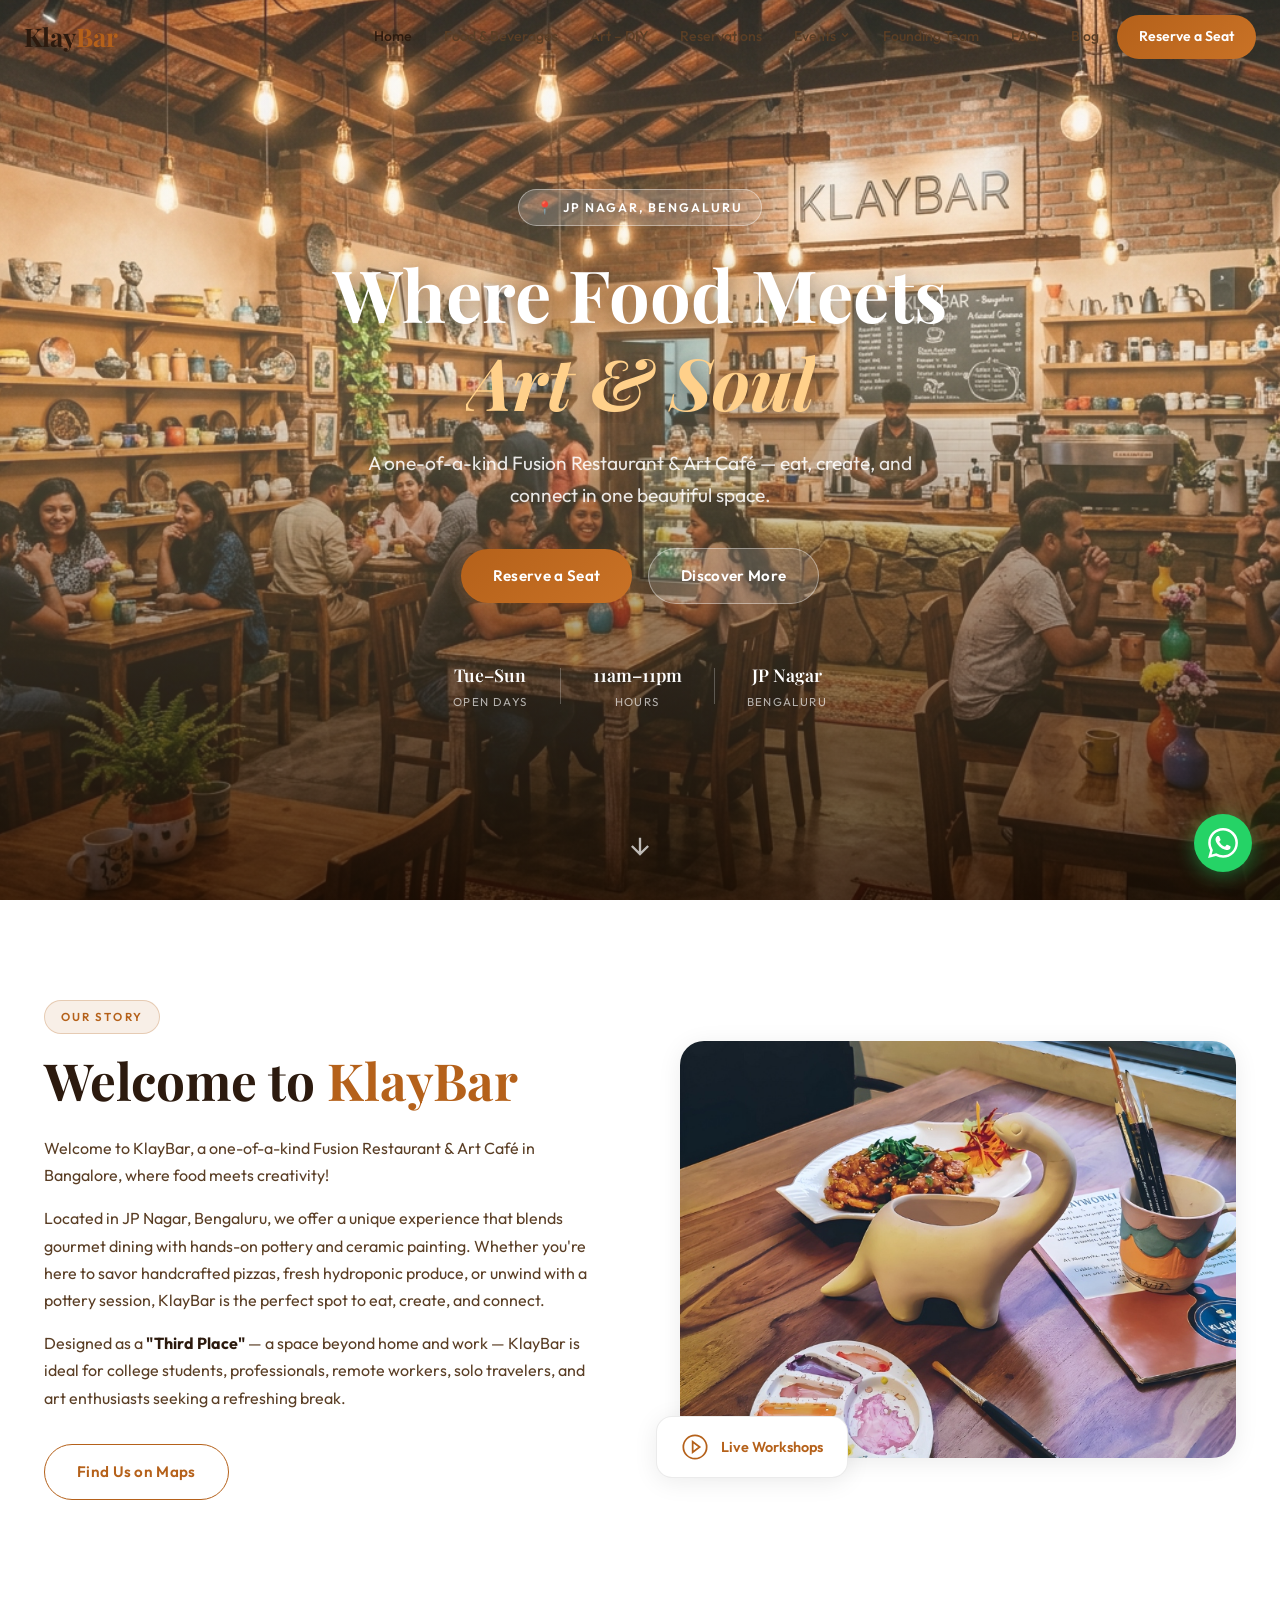
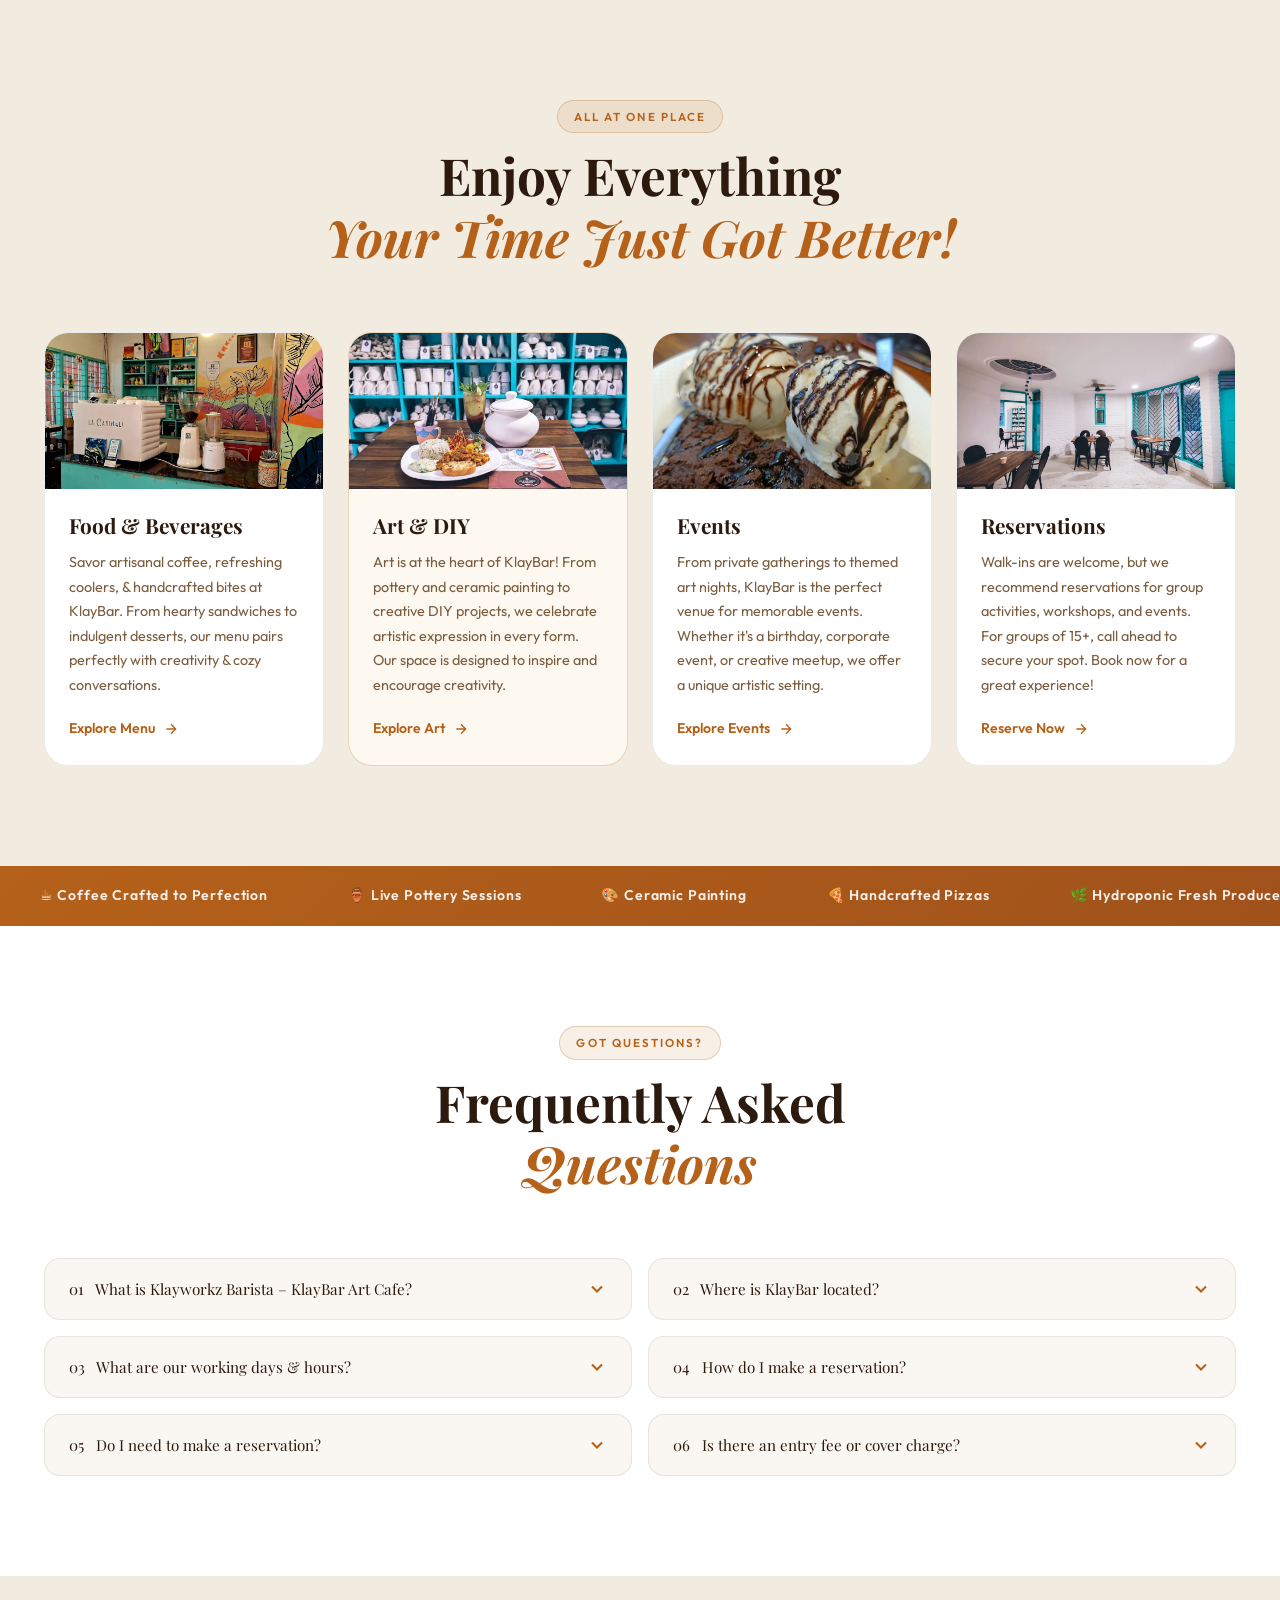
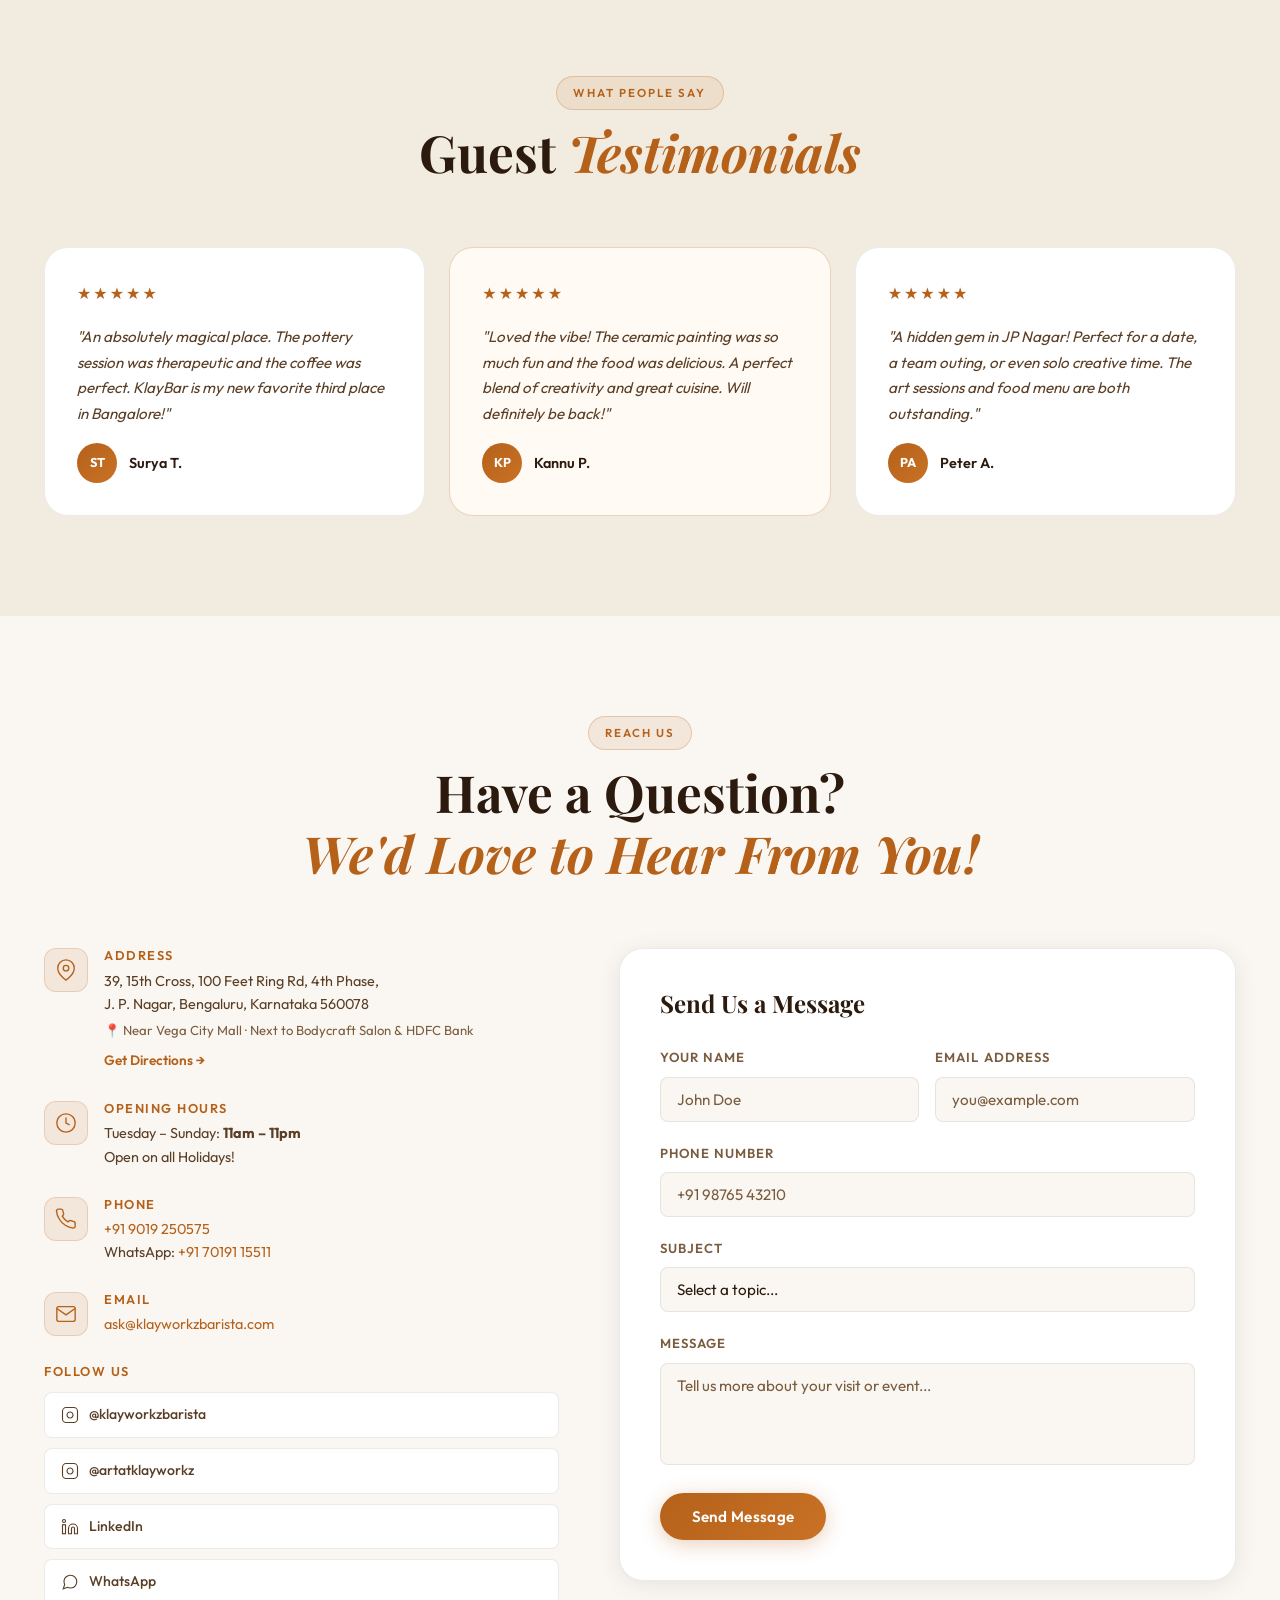
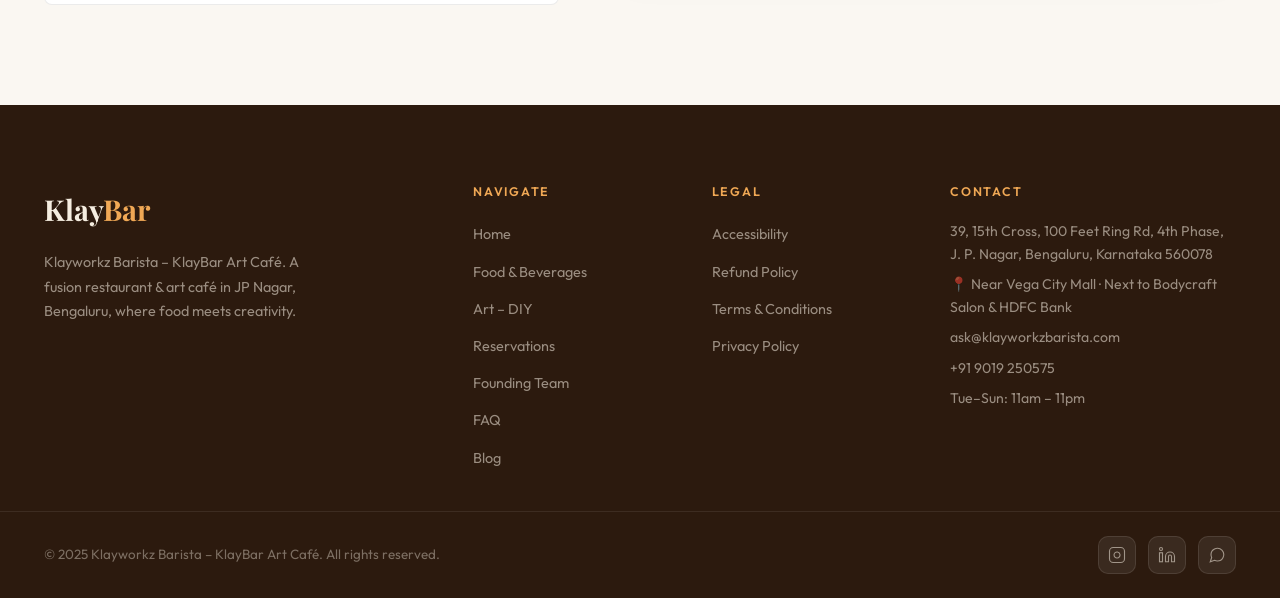
==== index.html @ bddc6296 "Initial commit: KlayBar Art Café website with real photos" ====
﻿<!DOCTYPE html>
<html lang="en">
<head>
  <meta charset="UTF-8" />
  <meta name="viewport" content="width=device-width, initial-scale=1.0" />
  <title>Klayworkz Barista – KlayBar Art Café | Bangalore's Best Café – Live Pottery, Painting & Dining</title>
  <meta name="description" content="Klayworkz Barista-KlayBar Art Café blends coffee, food, and art. Enjoy handcrafted drinks, pottery & painting workshops at the best cafe in Bangalore" />
  <meta property="og:title" content="KlayBar Art Café – Eat. Create. Connect." />
  <meta property="og:description" content="Klayworkz Barista-KlayBar Art Café blends coffee, food, and art in JP Nagar, Bangalore." />
  <link rel="preconnect" href="https://fonts.googleapis.com" />
  <link rel="preconnect" href="https://fonts.gstatic.com" crossorigin />
  <link href="https://fonts.googleapis.com/css2?family=Playfair+Display:ital,wght@0,400;0,600;0,700;1,400&family=Outfit:wght@300;400;500;600;700&display=swap" rel="stylesheet" />
  <link rel="stylesheet" href="style.css" />
</head>
<body>

  <!-- ===================== NAVBAR ===================== -->
  <nav class="navbar" id="navbar">
    <div class="nav-container">
      <a href="index.html" class="nav-logo">
        <span class="logo-klay">Klay</span><span class="logo-bar">Bar</span>
      </a>
      <button class="nav-toggle" id="navToggle" aria-label="Toggle navigation">
        <span></span><span></span><span></span>
      </button>
      <ul class="nav-links" id="navLinks">
        <li><a href="index.html" class="active">Home</a></li>
        <li><a href="food.html">Food & Beverages</a></li>
        <li><a href="art.html">Art – DIY</a></li>
        <li><a href="reservations.html">Reservations</a></li>
        <li class="dropdown">
          <a href="#" class="dropdown-toggle">Events <svg width="12" height="12" viewBox="0 0 24 24" fill="none" stroke="currentColor" stroke-width="2.5"><path d="M6 9l6 6 6-6"/></svg></a>
          <ul class="dropdown-menu">
            <li><a href="events.html">Upcoming Events</a></li>
            <li><a href="past-events.html">Past Events</a></li>
          </ul>
        </li>
        <li><a href="foundingteam.html">Founding Team</a></li>
        <li><a href="faq.html">FAQ</a></li>
        <li><a href="blog.html">Blog</a></li>
        <li><a href="reservations.html" class="nav-cta">Reserve a Seat</a></li>
      </ul>
    </div>
  </nav>

  <!-- ===================== HERO ===================== -->
  <section class="hero" id="home">
    <div class="hero-overlay"></div>
    <img src="hero_bg.jpg" alt="KlayBar Art Café Interior" class="hero-img" />
    <div class="hero-content">
      <span class="hero-badge">JP Nagar, Bengaluru</span>
      <h1 class="hero-title">Where Food Meets<br />
        <span class="fold-text-wrap" id="foldTextWrap" aria-live="polite">
          <em class="fold-text-word" id="foldTextWord">Art &amp; Soul</em>
        </span>
      </h1>
      <p class="hero-sub">A one-of-a-kind Fusion Restaurant & Art Café — eat, create, and connect in one beautiful space.</p>
      <div class="hero-actions">
        <a href="reservations.html" class="btn btn-primary" id="hero-reserve-btn">Reserve a Seat</a>
        <a href="#about" class="btn btn-ghost">Discover More</a>
      </div>
      <div class="hero-stats">
        <div class="stat"><span class="stat-num">Tue–Sun</span><span class="stat-label">Open Days</span></div>
        <div class="stat-divider"></div>
        <div class="stat"><span class="stat-num">11am–11pm</span><span class="stat-label">Hours</span></div>
        <div class="stat-divider"></div>
        <div class="stat"><span class="stat-num">JP Nagar</span><span class="stat-label">Bengaluru</span></div>
      </div>
    </div>
    <a href="#about" class="hero-scroll" aria-label="Scroll down">
      <svg viewBox="0 0 24 24" fill="none" stroke="currentColor" stroke-width="2"><path d="M12 5v14M5 12l7 7 7-7"/></svg>
    </a>
  </section>

  <!-- ===================== ABOUT ===================== -->
  <section class="about section" id="about">
    <div class="container">
      <div class="about-grid">
        <div class="about-text" data-animate>
          <span class="section-tag">Our Story</span>
          <h2>Welcome to <span class="highlight">KlayBar</span></h2>
          <p>Welcome to KlayBar, a one-of-a-kind Fusion Restaurant & Art Café in Bangalore, where food meets creativity!</p>
          <p>Located in JP Nagar, Bengaluru, we offer a unique experience that blends gourmet dining with hands-on pottery and ceramic painting. Whether you're here to savor handcrafted pizzas, fresh hydroponic produce, or unwind with a pottery session, KlayBar is the perfect spot to eat, create, and connect.</p>
          <p>Designed as a <strong>"Third Place"</strong> — a space beyond home and work — KlayBar is ideal for college students, professionals, remote workers, solo travelers, and art enthusiasts seeking a refreshing break.</p>
          <a href="https://g.co/kgs/B4YFESY" target="_blank" class="btn btn-outline" id="find-us-btn">Find Us on Maps</a>
        </div>
        <div class="about-visual" data-animate>
          <div class="about-img-stack">
            <img src="pottery.jpg" alt="Pottery Workshop at KlayBar" class="about-img about-img-main" />
            <div class="about-badge-card">
              <svg viewBox="0 0 24 24" fill="none" stroke="currentColor" stroke-width="1.5"><path d="M12 2C6.48 2 2 6.48 2 12s4.48 10 10 10 10-4.48 10-10S17.52 2 12 2zm-2 14.5v-9l6 4.5-6 4.5z"/></svg>
              <span>Live Workshops</span>
            </div>
          </div>
        </div>
      </div>
    </div>
  </section>

  <!-- ===================== SERVICES ===================== -->
  <section class="services section" id="services">
    <div class="container">
      <div class="section-header" data-animate>
        <span class="section-tag">All at One Place</span>
        <h2>Enjoy Everything<br /><em>Your Time Just Got Better!</em></h2>
      </div>
      <div class="services-grid">
        <div class="service-card" data-animate>
          <div class="service-icon">
            <svg viewBox="0 0 24 24" fill="none" stroke="currentColor" stroke-width="1.5"><path d="M18 8h1a4 4 0 0 1 0 8h-1"/><path d="M2 8h16v9a4 4 0 0 1-4 4H6a4 4 0 0 1-4-4V8z"/><line x1="6" y1="1" x2="6" y2="4"/><line x1="10" y1="1" x2="10" y2="4"/><line x1="14" y1="1" x2="14" y2="4"/></svg>
          </div>
          <img src="coffee.jpg" alt="Food & Beverages" class="service-img" />
          <div class="service-body">
            <h3>Food & Beverages</h3>
            <p>Savor artisanal coffee, refreshing coolers, & handcrafted bites at KlayBar. From hearty sandwiches to indulgent desserts, our menu pairs perfectly with creativity & cozy conversations.</p>
            <a href="food.html" class="service-link">Explore Menu <svg viewBox="0 0 24 24" fill="none" stroke="currentColor" stroke-width="2"><path d="M5 12h14M12 5l7 7-7 7"/></svg></a>
          </div>
        </div>

        <div class="service-card featured" data-animate>
          <div class="service-icon">
            <svg viewBox="0 0 24 24" fill="none" stroke="currentColor" stroke-width="1.5"><circle cx="12" cy="12" r="10"/><path d="M12 8v4l3 3"/></svg>
          </div>
          <img src="art.jpg" alt="Art & DIY at KlayBar" class="service-img" />
          <div class="service-body">
            <h3>Art & DIY</h3>
            <p>Art is at the heart of KlayBar! From pottery and ceramic painting to creative DIY projects, we celebrate artistic expression in every form. Our space is designed to inspire and encourage creativity.</p>
            <a href="art.html" class="service-link">Explore Art <svg viewBox="0 0 24 24" fill="none" stroke="currentColor" stroke-width="2"><path d="M5 12h14M12 5l7 7-7 7"/></svg></a>
          </div>
        </div>

        <div class="service-card" data-animate>
          <div class="service-icon">
            <svg viewBox="0 0 24 24" fill="none" stroke="currentColor" stroke-width="1.5"><rect x="3" y="4" width="18" height="18" rx="2" ry="2"/><line x1="16" y1="2" x2="16" y2="6"/><line x1="8" y1="2" x2="8" y2="6"/><line x1="3" y1="10" x2="21" y2="10"/></svg>
          </div>
          <img src="diy.jpg" alt="Events at KlayBar" class="service-img" />
          <div class="service-body">
            <h3>Events</h3>
            <p>From private gatherings to themed art nights, KlayBar is the perfect venue for memorable events. Whether it's a birthday, corporate event, or creative meetup, we offer a unique artistic setting.</p>
            <a href="events.html" class="service-link">Explore Events <svg viewBox="0 0 24 24" fill="none" stroke="currentColor" stroke-width="2"><path d="M5 12h14M12 5l7 7-7 7"/></svg></a>
          </div>
        </div>

        <div class="service-card" data-animate>
          <div class="service-icon">
            <svg viewBox="0 0 24 24" fill="none" stroke="currentColor" stroke-width="1.5"><path d="M20 21v-2a4 4 0 0 0-4-4H8a4 4 0 0 0-4 4v2"/><circle cx="12" cy="7" r="4"/></svg>
          </div>
          <img src="community.jpg" alt="Reservations at KlayBar" class="service-img" />
          <div class="service-body">
            <h3>Reservations</h3>
            <p>Walk-ins are welcome, but we recommend reservations for group activities, workshops, and events. For groups of 15+, call ahead to secure your spot. Book now for a great experience!</p>
            <a href="reservations.html" class="service-link">Reserve Now <svg viewBox="0 0 24 24" fill="none" stroke="currentColor" stroke-width="2"><path d="M5 12h14M12 5l7 7-7 7"/></svg></a>
          </div>
        </div>
      </div>
    </div>
  </section>

  <!-- ===================== MARQUEE ===================== -->
  <div class="marquee-bar">
    <div class="marquee-track">
      <span>☕ Coffee Crafted to Perfection</span>
      <span>🏺 Live Pottery Sessions</span>
      <span>🎨 Ceramic Painting</span>
      <span>🍕 Handcrafted Pizzas</span>
      <span>🌿 Hydroponic Fresh Produce</span>
      <span>🎉 Private Events</span>
      <span>✨ Art Workshops</span>
      <span>🍵 Artisan Teas</span>
      <span>☕ Coffee Crafted to Perfection</span>
      <span>🏺 Live Pottery Sessions</span>
      <span>🎨 Ceramic Painting</span>
      <span>🍕 Handcrafted Pizzas</span>
      <span>🌿 Hydroponic Fresh Produce</span>
      <span>🎉 Private Events</span>
      <span>✨ Art Workshops</span>
      <span>🍵 Artisan Teas</span>
    </div>
  </div>

  <!-- ===================== FAQ ===================== -->
  <section class="faq section" id="faq">
    <div class="container">
      <div class="section-header" data-animate>
        <span class="section-tag">Got Questions?</span>
        <h2>Frequently Asked<br /><em>Questions</em></h2>
      </div>
      <div class="faq-grid">
        <div class="faq-item" data-animate>
          <button class="faq-question" id="faq-q1" aria-expanded="false" aria-controls="faq-a1">
            <span>01 &nbsp; What is Klayworkz Barista – KlayBar Art Cafe?</span>
            <svg class="faq-icon" viewBox="0 0 24 24" fill="none" stroke="currentColor" stroke-width="2.5"><path d="M6 9l6 6 6-6"/></svg>
          </button>
          <div class="faq-answer" id="faq-a1" role="region" aria-labelledby="faq-q1">
            <p>KlayBar is a unique art café that blends creativity with cuisine. We offer a space for ceramic painting, pottery, and other artistic experiences, along with a curated menu of delicious food and beverages.</p>
          </div>
        </div>

        <div class="faq-item" data-animate>
          <button class="faq-question" id="faq-q2" aria-expanded="false" aria-controls="faq-a2">
            <span>02 &nbsp; Where is KlayBar located?</span>
            <svg class="faq-icon" viewBox="0 0 24 24" fill="none" stroke="currentColor" stroke-width="2.5"><path d="M6 9l6 6 6-6"/></svg>
          </button>
          <div class="faq-answer" id="faq-a2" role="region" aria-labelledby="faq-q2">
            <p>Klayworkz Barista Art Cafe – KlayBar Art Cafe is located at <strong>39, 15th Cross, 100 Feet Ring Rd, 4th Phase, J. P. Nagar, Bengaluru, Karnataka 560078</strong></p>
            <a href="https://maps.app.goo.gl/npsBwNUscbHL2kDv7" target="_blank" class="faq-link">Open in Google Maps →</a>
          </div>
        </div>

        <div class="faq-item" data-animate>
          <button class="faq-question" id="faq-q3" aria-expanded="false" aria-controls="faq-a3">
            <span>03 &nbsp; What are our working days & hours?</span>
            <svg class="faq-icon" viewBox="0 0 24 24" fill="none" stroke="currentColor" stroke-width="2.5"><path d="M6 9l6 6 6-6"/></svg>
          </button>
          <div class="faq-answer" id="faq-a3" role="region" aria-labelledby="faq-q3">
            <p>We are open <strong>Tuesday to Sunday, 11am to 11pm</strong>.<br />Open on all Holidays too!</p>
          </div>
        </div>

        <div class="faq-item" data-animate>
          <button class="faq-question" id="faq-q4" aria-expanded="false" aria-controls="faq-a4">
            <span>04 &nbsp; How do I make a reservation?</span>
            <svg class="faq-icon" viewBox="0 0 24 24" fill="none" stroke="currentColor" stroke-width="2.5"><path d="M6 9l6 6 6-6"/></svg>
          </button>
          <div class="faq-answer" id="faq-a4" role="region" aria-labelledby="faq-q4">
            <p>You can book through:</p>
            <ul>
              <li>Our website (Reservations page)</li>
              <li>WhatsApp: <a href="https://wa.me/917019115511" target="_blank">+91 70191 15511</a></li>
              <li>Instagram: <a href="https://www.instagram.com/klayworkzbarista" target="_blank">@klayworkzbarista</a> or <a href="https://www.instagram.com/artatklayworkz/" target="_blank">@artatklayworkz</a></li>
              <li>LinkedIn: <a href="https://in.linkedin.com/company/klayworkzbarista-klaybar" target="_blank">KlayworkzBarista-KlayBar</a></li>
            </ul>
          </div>
        </div>

        <div class="faq-item" data-animate>
          <button class="faq-question" id="faq-q5" aria-expanded="false" aria-controls="faq-a5">
            <span>05 &nbsp; Do I need to make a reservation?</span>
            <svg class="faq-icon" viewBox="0 0 24 24" fill="none" stroke="currentColor" stroke-width="2.5"><path d="M6 9l6 6 6-6"/></svg>
          </button>
          <div class="faq-answer" id="faq-a5" role="region" aria-labelledby="faq-q5">
            <p>Walk-ins are welcome, but we recommend making a reservation, especially for group activities, pottery workshops, and events.</p>
            <p>WhatsApp us on:<br />Primary: <a href="https://wa.me/917019115511">+91 70191 15511</a><br />Backup: <a href="https://wa.me/919035301526">+91 90353 01526</a></p>
          </div>
        </div>

        <div class="faq-item" data-animate>
          <button class="faq-question" id="faq-q6" aria-expanded="false" aria-controls="faq-a6">
            <span>06 &nbsp; Is there an entry fee or cover charge?</span>
            <svg class="faq-icon" viewBox="0 0 24 24" fill="none" stroke="currentColor" stroke-width="2.5"><path d="M6 9l6 6 6-6"/></svg>
          </button>
          <div class="faq-answer" id="faq-a6" role="region" aria-labelledby="faq-q6">
            <p>No, there is no entry fee or cover charge. <strong>You pay for only what you eat or choose to do.</strong></p>
          </div>
        </div>
      </div>
    </div>
  </section>

  <!-- ===================== TESTIMONIALS ===================== -->
  <section class="testimonials section" id="testimonials">
    <div class="container">
      <div class="section-header" data-animate>
        <span class="section-tag">What People Say</span>
        <h2>Guest <em>Testimonials</em></h2>
      </div>
      <div class="testimonials-grid">
        <div class="testimonial-card" data-animate>
          <div class="stars">★★★★★</div>
          <p>"An absolutely magical place. The pottery session was therapeutic and the coffee was perfect. KlayBar is my new favorite third place in Bangalore!"</p>
          <div class="reviewer">
            <div class="reviewer-avatar">ST</div>
            <span>Surya T.</span>
          </div>
        </div>
        <div class="testimonial-card featured" data-animate>
          <div class="stars">★★★★★</div>
          <p>"Loved the vibe! The ceramic painting was so much fun and the food was delicious. A perfect blend of creativity and great cuisine. Will definitely be back!"</p>
          <div class="reviewer">
            <div class="reviewer-avatar">KP</div>
            <span>Kannu P.</span>
          </div>
        </div>
        <div class="testimonial-card" data-animate>
          <div class="stars">★★★★★</div>
          <p>"A hidden gem in JP Nagar! Perfect for a date, a team outing, or even solo creative time. The art sessions and food menu are both outstanding."</p>
          <div class="reviewer">
            <div class="reviewer-avatar">PA</div>
            <span>Peter A.</span>
          </div>
        </div>
      </div>
    </div>
  </section>

  <!-- ===================== CONTACT ===================== -->
  <section class="contact section" id="contact">
    <div class="container">
      <div class="section-header" data-animate>
        <span class="section-tag">Reach Us</span>
        <h2>Have a Question?<br /><em>We'd Love to Hear From You!</em></h2>
      </div>
      <div class="contact-grid">
        <div class="contact-info" data-animate>
          <div class="contact-block">
            <div class="contact-icon">
              <svg viewBox="0 0 24 24" fill="none" stroke="currentColor" stroke-width="1.5"><path d="M21 10c0 7-9 13-9 13s-9-6-9-13a9 9 0 0 1 18 0z"/><circle cx="12" cy="10" r="3"/></svg>
            </div>
            <div>
              <h4>Address</h4>
              <p>39, 15th Cross, 100 Feet Ring Rd, 4th Phase,<br />J. P. Nagar, Bengaluru, Karnataka 560078</p>
              <p class="landmark">📍 Near Vega City Mall · Next to Bodycraft Salon & HDFC Bank</p>
              <a href="https://g.co/kgs/B4YFESY" target="_blank" class="map-link" id="contact-map-btn">Get Directions →</a>
            </div>
          </div>
          <div class="contact-block">
            <div class="contact-icon">
              <svg viewBox="0 0 24 24" fill="none" stroke="currentColor" stroke-width="1.5"><circle cx="12" cy="12" r="10"/><polyline points="12 6 12 12 16 14"/></svg>
            </div>
            <div>
              <h4>Opening Hours</h4>
              <p>Tuesday – Sunday: <strong>11am – 11pm</strong></p>
              <p>Open on all Holidays!</p>
            </div>
          </div>
          <div class="contact-block">
            <div class="contact-icon">
              <svg viewBox="0 0 24 24" fill="none" stroke="currentColor" stroke-width="1.5"><path d="M22 16.92v3a2 2 0 0 1-2.18 2 19.79 19.79 0 0 1-8.63-3.07A19.5 19.5 0 0 1 4.69 12a19.79 19.79 0 0 1-3.07-8.67A2 2 0 0 1 3.6 1.27h3a2 2 0 0 1 2 1.72c.127.96.361 1.903.7 2.81a2 2 0 0 1-.45 2.11L7.91 8.91a16 16 0 0 0 6.29 6.29l.91-.91a2 2 0 0 1 2.11-.45c.907.339 1.85.573 2.81.7A2 2 0 0 1 21.92 16.92z"/></svg>
            </div>
            <div>
              <h4>Phone</h4>
              <p><a href="tel:+919019250575">+91 9019 250575</a></p>
              <p>WhatsApp: <a href="https://wa.me/917019115511" target="_blank">+91 70191 15511</a></p>
            </div>
          </div>
          <div class="contact-block">
            <div class="contact-icon">
              <svg viewBox="0 0 24 24" fill="none" stroke="currentColor" stroke-width="1.5"><path d="M4 4h16c1.1 0 2 .9 2 2v12c0 1.1-.9 2-2 2H4c-1.1 0-2-.9-2-2V6c0-1.1.9-2 2-2z"/><polyline points="22,6 12,13 2,6"/></svg>
            </div>
            <div>
              <h4>Email</h4>
              <p><a href="mailto:ask@klayworkzbarista.com">ask@klayworkzbarista.com</a></p>
            </div>
          </div>
          <div class="social-links">
            <h4>Follow Us</h4>
            <div class="socials">
              <a href="https://www.instagram.com/klayworkzbarista" target="_blank" class="social-btn" id="social-ig-main" aria-label="Instagram">
                <svg viewBox="0 0 24 24" fill="none" stroke="currentColor" stroke-width="1.5"><rect x="2" y="2" width="20" height="20" rx="5" ry="5"/><path d="M16 11.37A4 4 0 1 1 12.63 8 4 4 0 0 1 16 11.37z"/><line x1="17.5" y1="6.5" x2="17.51" y2="6.5"/></svg>
                @klayworkzbarista
              </a>
              <a href="https://www.instagram.com/artatklayworkz/" target="_blank" class="social-btn" id="social-ig-art" aria-label="Art Instagram">
                <svg viewBox="0 0 24 24" fill="none" stroke="currentColor" stroke-width="1.5"><rect x="2" y="2" width="20" height="20" rx="5" ry="5"/><path d="M16 11.37A4 4 0 1 1 12.63 8 4 4 0 0 1 16 11.37z"/><line x1="17.5" y1="6.5" x2="17.51" y2="6.5"/></svg>
                @artatklayworkz
              </a>
              <a href="https://in.linkedin.com/company/klayworkzbarista-klaybar" target="_blank" class="social-btn" id="social-li" aria-label="LinkedIn">
                <svg viewBox="0 0 24 24" fill="none" stroke="currentColor" stroke-width="1.5"><path d="M16 8a6 6 0 0 1 6 6v7h-4v-7a2 2 0 0 0-2-2 2 2 0 0 0-2 2v7h-4v-7a6 6 0 0 1 6-6z"/><rect x="2" y="9" width="4" height="12"/><circle cx="4" cy="4" r="2"/></svg>
                LinkedIn
              </a>
              <a href="https://wa.me/917019115511" target="_blank" class="social-btn" id="social-wa" aria-label="WhatsApp">
                <svg viewBox="0 0 24 24" fill="none" stroke="currentColor" stroke-width="1.5"><path d="M21 11.5a8.38 8.38 0 0 1-.9 3.8 8.5 8.5 0 0 1-7.6 4.7 8.38 8.38 0 0 1-3.8-.9L3 21l1.9-5.7a8.38 8.38 0 0 1-.9-3.8 8.5 8.5 0 0 1 4.7-7.6 8.38 8.38 0 0 1 3.8-.9h.5a8.48 8.48 0 0 1 8 8v.5z"/></svg>
                WhatsApp
              </a>
            </div>
          </div>
        </div>

        <div class="contact-form-wrap" data-animate>
          <form class="contact-form" id="contactForm" novalidate>
            <h3>Send Us a Message</h3>
            <div class="form-row">
              <div class="form-group">
                <label for="cf-name">Your Name</label>
                <input type="text" id="cf-name" name="name" placeholder="John Doe" required />
              </div>
              <div class="form-group">
                <label for="cf-email">Email Address</label>
                <input type="email" id="cf-email" name="email" placeholder="you@example.com" required />
              </div>
            </div>
            <div class="form-group">
              <label for="cf-phone">Phone Number</label>
              <input type="tel" id="cf-phone" name="phone" placeholder="+91 98765 43210" />
            </div>
            <div class="form-group">
              <label for="cf-subject">Subject</label>
              <select id="cf-subject" name="subject">
                <option value="">Select a topic...</option>
                <option value="reservation">Reservation Inquiry</option>
                <option value="event">Private Event / Corporate</option>
                <option value="workshop">Workshop Booking</option>
                <option value="general">General Inquiry</option>
              </select>
            </div>
            <div class="form-group">
              <label for="cf-message">Message</label>
              <textarea id="cf-message" name="message" rows="4" placeholder="Tell us more about your visit or event..." required></textarea>
            </div>
            <button type="submit" class="btn btn-primary" id="cf-submit-btn">Send Message</button>
          </form>
        </div>
      </div>
    </div>
  </section>

  <!-- ===================== FOOTER ===================== -->
  <footer class="footer">
    <div class="footer-top">
      <div class="container footer-grid">
        <div class="footer-brand">
          <a href="index.html" class="nav-logo footer-logo">
            <span class="logo-klay">Klay</span><span class="logo-bar">Bar</span>
          </a>
          <p>Klayworkz Barista – KlayBar Art Café. A fusion restaurant & art café in JP Nagar, Bengaluru, where food meets creativity.</p>
        </div>
        <div class="footer-nav">
          <h5>Navigate</h5>
          <ul>
            <li><a href="index.html">Home</a></li>
            <li><a href="food.html">Food & Beverages</a></li>
            <li><a href="art.html">Art – DIY</a></li>
            <li><a href="reservations.html">Reservations</a></li>
            <li><a href="foundingteam.html">Founding Team</a></li>
            <li><a href="faq.html">FAQ</a></li>
            <li><a href="blog.html">Blog</a></li>
          </ul>
        </div>
        <div class="footer-nav">
          <h5>Legal</h5>
          <ul>
            <li><a href="https://www.klaybar.net/accessibility-statement" target="_blank">Accessibility</a></li>
            <li><a href="https://www.klaybar.net/blank-1" target="_blank">Refund Policy</a></li>
            <li><a href="https://www.klaybar.net/blank" target="_blank">Terms & Conditions</a></li>
            <li><a href="https://www.klaybar.net/privacy-policy" target="_blank">Privacy Policy</a></li>
          </ul>
        </div>
        <div class="footer-contact">
          <h5>Contact</h5>
          <p>39, 15th Cross, 100 Feet Ring Rd, 4th Phase, J. P. Nagar, Bengaluru, Karnataka 560078</p>
          <p>📍 Near Vega City Mall · Next to Bodycraft Salon & HDFC Bank</p>
          <p><a href="mailto:ask@klayworkzbarista.com">ask@klayworkzbarista.com</a></p>
          <p><a href="tel:+919019250575">+91 9019 250575</a></p>
          <p>Tue–Sun: 11am – 11pm</p>
        </div>
      </div>
    </div>
    <div class="footer-bottom">
      <div class="container footer-bottom-inner">
        <p>© 2025 Klayworkz Barista – KlayBar Art Café. All rights reserved.</p>
        <div class="footer-socials">
          <a href="https://www.instagram.com/klayworkzbarista" target="_blank" aria-label="Instagram">
            <svg viewBox="0 0 24 24" fill="none" stroke="currentColor" stroke-width="1.5"><rect x="2" y="2" width="20" height="20" rx="5" ry="5"/><path d="M16 11.37A4 4 0 1 1 12.63 8 4 4 0 0 1 16 11.37z"/><line x1="17.5" y1="6.5" x2="17.51" y2="6.5"/></svg>
          </a>
          <a href="https://in.linkedin.com/company/klayworkzbarista-klaybar" target="_blank" aria-label="LinkedIn">
            <svg viewBox="0 0 24 24" fill="none" stroke="currentColor" stroke-width="1.5"><path d="M16 8a6 6 0 0 1 6 6v7h-4v-7a2 2 0 0 0-2-2 2 2 0 0 0-2 2v7h-4v-7a6 6 0 0 1 6-6z"/><rect x="2" y="9" width="4" height="12"/><circle cx="4" cy="4" r="2"/></svg>
          </a>
          <a href="https://wa.me/917019115511" target="_blank" aria-label="WhatsApp">
            <svg viewBox="0 0 24 24" fill="none" stroke="currentColor" stroke-width="1.5"><path d="M21 11.5a8.38 8.38 0 0 1-.9 3.8 8.5 8.5 0 0 1-7.6 4.7 8.38 8.38 0 0 1-3.8-.9L3 21l1.9-5.7a8.38 8.38 0 0 1-.9-3.8 8.5 8.5 0 0 1 4.7-7.6 8.38 8.38 0 0 1 3.8-.9h.5a8.48 8.48 0 0 1 8 8v.5z"/></svg>
          </a>
        </div>
      </div>
    </div>
  </footer>

  <a href="https://wa.me/917019115511" target="_blank" class="whatsapp-float" id="whatsapp-float-btn" aria-label="Chat on WhatsApp">
    <svg viewBox="0 0 24 24" fill="currentColor"><path d="M17.472 14.382c-.297-.149-1.758-.867-2.03-.967-.273-.099-.471-.148-.67.15-.197.297-.767.966-.94 1.164-.173.199-.347.223-.644.075-.297-.15-1.255-.463-2.39-1.475-.883-.788-1.48-1.761-1.653-2.059-.173-.297-.018-.458.13-.606.134-.133.298-.347.446-.52.149-.174.198-.298.298-.497.099-.198.05-.371-.025-.52-.075-.149-.669-1.612-.916-2.207-.242-.579-.487-.5-.669-.51-.173-.008-.371-.01-.57-.01-.198 0-.52.074-.792.372-.272.297-1.04 1.016-1.04 2.479 0 1.462 1.065 2.875 1.213 3.074.149.198 2.096 3.2 5.077 4.487.709.306 1.262.489 1.694.625.712.227 1.36.195 1.871.118.571-.085 1.758-.719 2.006-1.413.248-.694.248-1.289.173-1.413-.074-.124-.272-.198-.57-.347m-5.421 7.403h-.004a9.87 9.87 0 0 1-5.031-1.378l-.361-.214-3.741.982.998-3.648-.235-.374a9.86 9.86 0 0 1-1.51-5.26c.001-5.45 4.436-9.884 9.888-9.884 2.64 0 5.122 1.03 6.988 2.898a9.825 9.825 0 0 1 2.893 6.994c-.003 5.45-4.437 9.884-9.885 9.884m8.413-18.297A11.815 11.815 0 0 0 12.05 0C5.495 0 .16 5.335.157 11.892c0 2.096.547 4.142 1.588 5.945L.057 24l6.305-1.654a11.882 11.882 0 0 0 5.683 1.448h.005c6.554 0 11.89-5.335 11.893-11.893a11.821 11.821 0 0 0-3.48-8.413Z"/></svg>
  </a>

  <script src="main.js"></script>
</body>
</html>
---- style.css ----
/* =====================================================
   KlayBar – Light Warm Design System
   ===================================================== */

/* ---- Variables ---- */
:root {
  --clr-bg: #faf7f2;
  --clr-bg2: #f2ece0;
  --clr-surface: #ffffff;
  --clr-surface2: #fdf8f0;
  --clr-border: rgba(0,0,0,0.08);
  --clr-amber: #b5611a;
  --clr-amber-light: #c97226;
  --clr-amber-glow: rgba(181,97,26,0.1);
  --clr-cream: #2c1a0e;
  --clr-text: #3a2510;
  --clr-text-muted: #7a5c3e;
  --clr-text-light: #5a3e25;
  --clr-green: #3a6b35;
  --clr-white: #ffffff;
  --radius-sm: 8px;
  --radius-md: 16px;
  --radius-lg: 24px;
  --radius-xl: 40px;
  --shadow-card: 0 4px 24px rgba(0,0,0,0.08);
  --shadow-glow: 0 0 40px rgba(181,97,26,0.12);
  --font-serif: 'Playfair Display', Georgia, serif;
  --font-sans: 'Outfit', system-ui, sans-serif;
  --nav-h: 74px;
  --transition: 0.3s cubic-bezier(0.4,0,0.2,1);
}

/* ---- Reset ---- */
*, *::before, *::after { box-sizing: border-box; margin: 0; padding: 0; }
html { scroll-behavior: smooth; }
body {
  background: var(--clr-bg);
  color: var(--clr-text);
  font-family: var(--font-sans);
  font-size: 16px;
  line-height: 1.7;
  overflow-x: hidden;
}
img { display: block; max-width: 100%; }
a { color: var(--clr-amber); text-decoration: none; transition: color var(--transition); }
a:hover { color: var(--clr-amber-light); }
ul { list-style: none; }
h1,h2,h3,h4,h5 { font-family: var(--font-serif); line-height: 1.2; color: var(--clr-cream); }
h1 { font-size: clamp(2.4rem, 6vw, 4.5rem); }
h2 { font-size: clamp(2rem, 4vw, 3.2rem); }
h3 { font-size: clamp(1.2rem, 2.5vw, 1.6rem); }
em { font-style: italic; color: var(--clr-amber); }

/* ---- Container ---- */
.container { max-width: 1240px; margin: 0 auto; padding: 0 24px; }
.section { padding: 100px 0; }
.section-header { text-align: center; margin-bottom: 64px; }
.section-header h2 { margin-top: 12px; }

/* ---- Section Tag ---- */
.section-tag {
  display: inline-block;
  font-family: var(--font-sans);
  font-size: 0.72rem;
  font-weight: 600;
  letter-spacing: 0.18em;
  text-transform: uppercase;
  color: var(--clr-amber);
  background: var(--clr-amber-glow);
  border: 1px solid rgba(181,97,26,0.25);
  padding: 6px 16px;
  border-radius: 999px;
}

/* ---- Buttons ---- */
.btn {
  display: inline-flex;
  align-items: center;
  gap: 8px;
  font-family: var(--font-sans);
  font-size: 0.95rem;
  font-weight: 600;
  padding: 14px 32px;
  border-radius: 999px;
  border: none;
  cursor: pointer;
  transition: all var(--transition);
  text-decoration: none;
  letter-spacing: 0.02em;
}
.btn-primary {
  background: linear-gradient(135deg, var(--clr-amber), var(--clr-amber-light));
  color: #ffffff;
  box-shadow: 0 4px 20px rgba(181,97,26,0.3);
}
.btn-primary:hover {
  transform: translateY(-2px);
  box-shadow: 0 8px 32px rgba(181,97,26,0.45);
  color: #ffffff;
}
.btn-ghost {
  background: rgba(255,255,255,0.18);
  color: #fff;
  border: 1px solid rgba(255,255,255,0.45);
  backdrop-filter: blur(6px);
}
.btn-ghost:hover { background: rgba(255,255,255,0.28); color: #fff; }
/* btn-ghost inside light sections (non-hero) */
.about .btn-ghost, .services .btn-ghost, .faq .btn-ghost,
.contact .btn-ghost, .testimonials .btn-ghost, .footer .btn-ghost,
.inner-hero .btn-ghost, .res-content .btn-ghost, .cta-section .btn-ghost {
  background: rgba(0,0,0,0.05);
  color: var(--clr-text);
  border: 1px solid rgba(0,0,0,0.14);
  backdrop-filter: none;
}
.about .btn-ghost:hover, .services .btn-ghost:hover, .cta-section .btn-ghost:hover {
  background: rgba(0,0,0,0.09);
  color: var(--clr-cream);
}
.btn-outline {
  background: transparent;
  color: var(--clr-amber);
  border: 1.5px solid var(--clr-amber);
}
.btn-outline:hover { background: var(--clr-amber-glow); color: var(--clr-amber); }

/* ===================== NAVBAR ===================== */
.navbar {
  position: fixed;
  top: 0;
  left: 0;
  right: 0;
  z-index: 1000;
  height: var(--nav-h);
  transition: background var(--transition), box-shadow var(--transition);
  background: rgba(250,247,242,0.0);
}
.navbar.scrolled {
  background: rgba(250,247,242,0.96);
  backdrop-filter: blur(20px);
  -webkit-backdrop-filter: blur(20px);
  box-shadow: 0 1px 0 var(--clr-border), 0 4px 24px rgba(0,0,0,0.06);
}
.nav-container {
  max-width: 1280px;
  margin: 0 auto;
  padding: 0 24px;
  height: 100%;
  display: flex;
  align-items: center;
  gap: 32px;
}
.nav-logo {
  font-family: var(--font-serif);
  font-size: 1.6rem;
  font-weight: 700;
  flex-shrink: 0;
  text-decoration: none;
}
.logo-klay { color: var(--clr-cream); }
.logo-bar { color: var(--clr-amber); }
.nav-links {
  display: flex;
  align-items: center;
  gap: 4px;
  margin-left: auto;
}
.nav-links li { position: relative; }
.nav-links a {
  display: block;
  padding: 8px 14px;
  font-size: 0.88rem;
  font-weight: 500;
  color: var(--clr-text-light);
  border-radius: var(--radius-sm);
  transition: all var(--transition);
}
.nav-links a:hover, .nav-links a.active {
  color: var(--clr-cream);
  background: rgba(0,0,0,0.06);
}
.dropdown-toggle { display: flex; align-items: center; gap: 4px; }
.dropdown-menu {
  position: absolute;
  top: calc(100% + 8px);
  left: 0;
  min-width: 180px;
  background: var(--clr-surface);
  border: 1px solid var(--clr-border);
  border-radius: var(--radius-md);
  padding: 8px;
  opacity: 0;
  visibility: hidden;
  transform: translateY(-8px);
  transition: all var(--transition);
  box-shadow: var(--shadow-card);
}
.dropdown:hover .dropdown-menu {
  opacity: 1;
  visibility: visible;
  transform: translateY(0);
}
.dropdown-menu li a { padding: 10px 14px; border-radius: var(--radius-sm); color: var(--clr-text-light); }
.dropdown-menu li a:hover { background: var(--clr-bg2); color: var(--clr-cream); }
.nav-cta {
  background: linear-gradient(135deg, var(--clr-amber), var(--clr-amber-light)) !important;
  color: #ffffff !important;
  border-radius: 999px !important;
  padding: 10px 22px !important;
  font-weight: 600 !important;
}
.nav-cta:hover { transform: translateY(-1px); box-shadow: 0 4px 20px rgba(181,97,26,0.35); color: #fff !important; }
.nav-toggle {
  display: none;
  flex-direction: column;
  gap: 5px;
  background: none;
  border: none;
  cursor: pointer;
  padding: 8px;
  margin-left: auto;
}
.nav-toggle span {
  display: block;
  width: 24px;
  height: 2px;
  background: var(--clr-cream);
  border-radius: 2px;
  transition: all var(--transition);
}

/* ===================== HERO ===================== */
.hero {
  position: relative;
  height: 100svh;
  min-height: 640px;
  display: flex;
  align-items: center;
  justify-content: center;
  overflow: hidden;
}
.hero-img {
  position: absolute;
  inset: 0;
  width: 100%;
  height: 100%;
  object-fit: cover;
  object-position: center;
  transform: scale(1.06);
  transition: transform 8s ease;
}
.hero:hover .hero-img { transform: scale(1); }
.hero-overlay {
  position: absolute;
  inset: 0;
  background: linear-gradient(
    to bottom,
    rgba(255,248,235,0.15) 0%,
    rgba(240,220,180,0.3) 40%,
    rgba(30,15,5,0.72) 100%
  );
  z-index: 1;
}
.hero-content {
  position: relative;
  z-index: 2;
  text-align: center;
  max-width: 800px;
  padding: 0 24px;
  animation: fadeUp 1s ease both;
}
.hero-badge {
  display: inline-flex;
  align-items: center;
  gap: 8px;
  font-size: 0.78rem;
  font-weight: 600;
  letter-spacing: 0.16em;
  text-transform: uppercase;
  color: #fff;
  background: rgba(255,255,255,0.2);
  border: 1px solid rgba(255,255,255,0.4);
  padding: 7px 18px;
  border-radius: 999px;
  margin-bottom: 24px;
  backdrop-filter: blur(8px);
}
.hero-badge::before { content: '📍'; font-size: 1em; }
.hero-title {
  margin-bottom: 24px;
  text-shadow: 0 2px 20px rgba(0,0,0,0.4);
  color: #fff;
}
.hero-title em { color: #ffd08a; font-style: italic; }

/* ---- Fold Text Animation ---- */
.fold-text-wrap {
  display: inline-block;
  overflow: hidden;
  vertical-align: bottom;
  /* height matches the em line-height so fold is clipped cleanly */
  line-height: 1.15;
  perspective: 600px;
}
.fold-text-word {
  display: inline-block;
  color: #ffd08a;
  font-style: italic;
  transform-origin: 50% 0%;
  transform-style: preserve-3d;
  backface-visibility: hidden;
}
/* Word entering — unfolds from top */
@keyframes foldIn {
  0%   { transform: perspective(600px) rotateX(-90deg); opacity: 0; }
  60%  { transform: perspective(600px) rotateX(8deg);   opacity: 1; }
  100% { transform: perspective(600px) rotateX(0deg);   opacity: 1; }
}
/* Word leaving — folds down */
@keyframes foldOut {
  0%   { transform: perspective(600px) rotateX(0deg);   opacity: 1; }
  40%  { transform: perspective(600px) rotateX(-8deg);  opacity: 1; }
  100% { transform: perspective(600px) rotateX(90deg);  opacity: 0; }
}
.fold-text-word.fold-in  { animation: foldIn  0.55s cubic-bezier(0.22,1,0.36,1) both; }
.fold-text-word.fold-out { animation: foldOut 0.4s  cubic-bezier(0.55,0,1,0.45) both; }
.hero-sub {
  font-size: clamp(1rem, 2vw, 1.2rem);
  color: rgba(255,255,255,0.88);
  max-width: 560px;
  margin: 0 auto 36px;
}
.hero-actions {
  display: flex;
  align-items: center;
  justify-content: center;
  gap: 16px;
  flex-wrap: wrap;
  margin-bottom: 56px;
}
.hero-actions .btn-ghost {
  background: rgba(255,255,255,0.15);
  color: #fff;
  border-color: rgba(255,255,255,0.4);
  backdrop-filter: blur(8px);
}
.hero-actions .btn-ghost:hover { background: rgba(255,255,255,0.25); color: #fff; }
.hero-stats {
  display: flex;
  align-items: center;
  justify-content: center;
  gap: 32px;
  flex-wrap: wrap;
}
.stat { text-align: center; }
.stat-num {
  display: block;
  font-family: var(--font-serif);
  font-size: 1.1rem;
  color: #fff;
  font-weight: 600;
}
.stat-label {
  display: block;
  font-size: 0.72rem;
  text-transform: uppercase;
  letter-spacing: 0.12em;
  color: rgba(255,255,255,0.65);
  margin-top: 2px;
}
.stat-divider { width: 1px; height: 36px; background: rgba(255,255,255,0.25); }
.hero-scroll {
  position: absolute;
  bottom: 32px;
  left: 50%;
  transform: translateX(-50%);
  z-index: 2;
  color: rgba(255,255,255,0.7);
  animation: bounce 2s ease infinite;
}
.hero-scroll svg { width: 28px; height: 28px; }
.hero-scroll:hover { color: #fff; }

/* ===================== ABOUT ===================== */
.about { background: var(--clr-surface); }
.about-grid {
  display: grid;
  grid-template-columns: 1fr 1fr;
  gap: 80px;
  align-items: center;
}
.about-text h2 { margin: 16px 0 24px; }
.about-text p { color: var(--clr-text-light); margin-bottom: 16px; }
.about-text p:last-of-type { margin-bottom: 32px; }
.about-text strong { color: var(--clr-cream); }
.about-visual { position: relative; }
.about-img-stack { position: relative; }
.about-img {
  width: 100%;
  border-radius: var(--radius-lg);
  aspect-ratio: 4/3;
  object-fit: cover;
  box-shadow: var(--shadow-card);
}
.about-badge-card {
  position: absolute;
  bottom: -20px;
  left: -24px;
  background: var(--clr-surface);
  border: 1px solid var(--clr-border);
  border-radius: var(--radius-md);
  padding: 16px 24px;
  display: flex;
  align-items: center;
  gap: 12px;
  color: var(--clr-amber);
  font-weight: 600;
  font-size: 0.9rem;
  box-shadow: var(--shadow-card);
}
.about-badge-card svg { width: 28px; height: 28px; }

/* ===================== SERVICES ===================== */
.services { background: var(--clr-bg2); }
.services-grid {
  display: grid;
  grid-template-columns: repeat(auto-fill, minmax(280px, 1fr));
  gap: 24px;
}
.service-card {
  background: var(--clr-surface);
  border: 1px solid var(--clr-border);
  border-radius: var(--radius-lg);
  overflow: hidden;
  transition: transform var(--transition), box-shadow var(--transition), border-color var(--transition);
  display: flex;
  flex-direction: column;
}
.service-card:hover {
  transform: translateY(-6px);
  box-shadow: var(--shadow-card), var(--shadow-glow);
  border-color: rgba(181,97,26,0.2);
}
.service-card.featured { border-color: rgba(181,97,26,0.25); background: var(--clr-surface2); }
.service-icon { display: none; }
.service-img {
  width: 100%;
  aspect-ratio: 16/9;
  object-fit: cover;
  transition: transform var(--transition);
}
.service-card:hover .service-img { transform: scale(1.04); }
.service-body { padding: 24px; flex: 1; display: flex; flex-direction: column; }
.service-body h3 { margin-bottom: 12px; font-size: 1.3rem; }
.service-body p { color: var(--clr-text-muted); font-size: 0.9rem; flex: 1; margin-bottom: 20px; }
.service-link {
  display: inline-flex;
  align-items: center;
  gap: 8px;
  font-size: 0.88rem;
  font-weight: 600;
  color: var(--clr-amber);
  transition: gap var(--transition);
}
.service-link:hover { gap: 12px; color: var(--clr-amber-light); }
.service-link svg { width: 16px; height: 16px; }

/* ===================== MARQUEE ===================== */
.marquee-bar {
  background: linear-gradient(135deg, var(--clr-amber) 0%, #a0521a 100%);
  padding: 18px 0;
  overflow: hidden;
  position: relative;
}
.marquee-track {
  display: flex;
  gap: 0;
  white-space: nowrap;
  animation: marquee 30s linear infinite;
  will-change: transform;
}
.marquee-track span {
  display: inline-block;
  font-size: 0.88rem;
  font-weight: 600;
  letter-spacing: 0.06em;
  color: rgba(255,255,255,0.9);
  padding: 0 40px;
}

/* ===================== FAQ ===================== */
.faq { background: var(--clr-surface); }
.faq-grid { display: grid; grid-template-columns: 1fr 1fr; gap: 16px; }
.faq-item {
  background: var(--clr-bg);
  border: 1px solid var(--clr-border);
  border-radius: var(--radius-md);
  overflow: hidden;
  transition: border-color var(--transition), box-shadow var(--transition);
}
.faq-item:hover { border-color: rgba(181,97,26,0.2); box-shadow: var(--shadow-card); }
.faq-question {
  width: 100%;
  display: flex;
  align-items: center;
  justify-content: space-between;
  gap: 16px;
  padding: 20px 24px;
  background: none;
  border: none;
  cursor: pointer;
  text-align: left;
  font-family: var(--font-serif);
  font-size: 0.95rem;
  color: var(--clr-cream);
  transition: color var(--transition);
}
.faq-question:hover { color: var(--clr-amber); }
.faq-icon {
  width: 20px;
  height: 20px;
  flex-shrink: 0;
  color: var(--clr-amber);
  transition: transform var(--transition);
}
.faq-item.open .faq-icon { transform: rotate(180deg); }
.faq-answer {
  max-height: 0;
  overflow: hidden;
  transition: max-height 0.4s cubic-bezier(0.4,0,0.2,1);
}
.faq-item.open .faq-answer { max-height: 400px; }
.faq-answer p, .faq-answer ul {
  padding: 0 24px 20px;
  color: var(--clr-text-muted);
  font-size: 0.9rem;
}
.faq-answer ul { padding-left: 40px; list-style: disc; }
.faq-answer ul li { margin-bottom: 6px; }
.faq-answer a { color: var(--clr-amber); }
.faq-link {
  display: inline-block;
  font-size: 0.85rem;
  font-weight: 600;
  color: var(--clr-amber);
  padding: 0 24px 20px;
}

/* ===================== TESTIMONIALS ===================== */
.testimonials { background: var(--clr-bg2); }
.testimonials-grid {
  display: grid;
  grid-template-columns: repeat(3,1fr);
  gap: 24px;
}
.testimonial-card {
  background: var(--clr-surface);
  border: 1px solid var(--clr-border);
  border-radius: var(--radius-lg);
  padding: 32px;
  display: flex;
  flex-direction: column;
  gap: 16px;
  transition: transform var(--transition), box-shadow var(--transition);
}
.testimonial-card:hover { transform: translateY(-4px); box-shadow: var(--shadow-card); }
.testimonial-card.featured { border-color: rgba(181,97,26,0.25); background: #fffaf3; }
.stars { color: var(--clr-amber); font-size: 1rem; letter-spacing: 2px; }
.testimonial-card p { color: var(--clr-text-light); font-size: 0.95rem; font-style: italic; flex: 1; }
.reviewer { display: flex; align-items: center; gap: 12px; margin-top: auto; }
.reviewer-avatar {
  width: 40px;
  height: 40px;
  border-radius: 50%;
  background: linear-gradient(135deg, var(--clr-amber), var(--clr-amber-light));
  display: flex;
  align-items: center;
  justify-content: center;
  font-weight: 700;
  font-size: 0.8rem;
  color: #fff;
  flex-shrink: 0;
}
.reviewer span { font-weight: 600; color: var(--clr-cream); font-size: 0.9rem; }

/* ===================== CONTACT ===================== */
.contact { background: var(--clr-bg); }
.contact-grid {
  display: grid;
  grid-template-columns: 1fr 1.2fr;
  gap: 60px;
  align-items: start;
}
.contact-info { display: flex; flex-direction: column; gap: 28px; }
.contact-block { display: flex; align-items: flex-start; gap: 16px; }
.contact-icon {
  width: 44px;
  height: 44px;
  border-radius: 12px;
  background: var(--clr-amber-glow);
  border: 1px solid rgba(181,97,26,0.2);
  display: flex;
  align-items: center;
  justify-content: center;
  flex-shrink: 0;
  color: var(--clr-amber);
}
.contact-icon svg { width: 22px; height: 22px; }
.contact-block h4 { font-family: var(--font-sans); font-size: 0.8rem; text-transform: uppercase; letter-spacing: 0.12em; color: var(--clr-amber); margin-bottom: 6px; font-weight: 600; }
.contact-block p { color: var(--clr-text-light); font-size: 0.9rem; line-height: 1.6; }
.landmark { font-size: 0.82rem !important; color: var(--clr-text-muted) !important; margin-top: 4px; }
.map-link { display: inline-block; margin-top: 8px; font-size: 0.85rem; font-weight: 600; color: var(--clr-amber); }
.social-links h4 { font-family: var(--font-sans); font-size: 0.8rem; text-transform: uppercase; letter-spacing: 0.12em; color: var(--clr-amber); margin-bottom: 12px; font-weight: 600; }
.socials { display: flex; flex-direction: column; gap: 10px; }
.social-btn {
  display: inline-flex;
  align-items: center;
  gap: 10px;
  padding: 10px 16px;
  border-radius: var(--radius-sm);
  background: var(--clr-surface);
  border: 1px solid var(--clr-border);
  color: var(--clr-text-light);
  font-size: 0.88rem;
  font-weight: 500;
  transition: all var(--transition);
}
.social-btn:hover { border-color: rgba(181,97,26,0.25); color: var(--clr-amber); background: var(--clr-amber-glow); }
.social-btn svg { width: 18px; height: 18px; }

/* ---- Contact Form ---- */
.contact-form-wrap, .res-form-wrap {
  background: var(--clr-surface);
  border: 1px solid var(--clr-border);
  border-radius: var(--radius-lg);
  padding: 40px;
  box-shadow: var(--shadow-card);
}
.contact-form h3, .contact-form-wrap h3 { margin-bottom: 28px; font-size: 1.5rem; }
.form-row { display: grid; grid-template-columns: 1fr 1fr; gap: 16px; }
.form-group { margin-bottom: 20px; }
.form-group label {
  display: block;
  font-size: 0.82rem;
  font-weight: 600;
  text-transform: uppercase;
  letter-spacing: 0.08em;
  color: var(--clr-text-muted);
  margin-bottom: 8px;
}
.form-group input,
.form-group select,
.form-group textarea {
  width: 100%;
  background: var(--clr-bg);
  border: 1px solid var(--clr-border);
  border-radius: var(--radius-sm);
  padding: 12px 16px;
  color: var(--clr-cream);
  font-family: var(--font-sans);
  font-size: 0.95rem;
  transition: border-color var(--transition);
  outline: none;
  resize: none;
}
.form-group input:focus,
.form-group select:focus,
.form-group textarea:focus { border-color: var(--clr-amber); box-shadow: 0 0 0 3px var(--clr-amber-glow); }
.form-group select { appearance: none; cursor: pointer; }
.form-group input::placeholder,
.form-group textarea::placeholder { color: var(--clr-text-muted); }

/* ===================== FOOTER ===================== */
.footer { background: #2c1a0e; }
.footer-top { padding: 80px 0 40px; }
.footer-grid {
  display: grid;
  grid-template-columns: 2fr 1fr 1fr 1.5fr;
  gap: 48px;
}
.footer-logo { margin-bottom: 16px; display: inline-block; font-size: 1.8rem; }
.footer-logo .logo-klay { color: #f5ede0; }
.footer-logo .logo-bar { color: #f0a855; }
.footer-brand p { color: rgba(245,237,224,0.55); font-size: 0.9rem; max-width: 280px; line-height: 1.7; }
.footer-nav h5, .footer-contact h5 {
  font-family: var(--font-sans);
  font-size: 0.78rem;
  text-transform: uppercase;
  letter-spacing: 0.14em;
  color: #f0a855;
  font-weight: 600;
  margin-bottom: 20px;
}
.footer-nav ul { display: flex; flex-direction: column; gap: 10px; }
.footer-nav a { color: rgba(245,237,224,0.55); font-size: 0.9rem; transition: color var(--transition); }
.footer-nav a:hover { color: #f5ede0; }
.footer-contact p { color: rgba(245,237,224,0.55); font-size: 0.88rem; margin-bottom: 8px; line-height: 1.6; }
.footer-contact a { color: rgba(245,237,224,0.55); }
.footer-contact a:hover { color: #f0a855; }
.footer-bottom { border-top: 1px solid rgba(255,255,255,0.08); padding: 24px 0; }
.footer-bottom-inner {
  display: flex;
  align-items: center;
  justify-content: space-between;
  gap: 24px;
  flex-wrap: wrap;
}
.footer-bottom p { color: rgba(245,237,224,0.4); font-size: 0.84rem; }
.footer-socials { display: flex; align-items: center; gap: 12px; }
.footer-socials a {
  width: 38px;
  height: 38px;
  border-radius: 10px;
  display: flex;
  align-items: center;
  justify-content: center;
  background: rgba(255,255,255,0.07);
  border: 1px solid rgba(255,255,255,0.1);
  color: rgba(245,237,224,0.55);
  transition: all var(--transition);
}
.footer-socials a:hover { border-color: rgba(240,168,85,0.4); color: #f0a855; }
.footer-socials svg { width: 18px; height: 18px; }

/* ===================== WHATSAPP FLOAT ===================== */
.whatsapp-float {
  position: fixed;
  bottom: 28px;
  right: 28px;
  z-index: 999;
  width: 58px;
  height: 58px;
  border-radius: 50%;
  background: #25D366;
  color: white;
  display: flex;
  align-items: center;
  justify-content: center;
  box-shadow: 0 4px 20px rgba(37,211,102,0.45);
  transition: transform var(--transition), box-shadow var(--transition);
  animation: pulse-green 3s ease infinite;
}
.whatsapp-float:hover { transform: scale(1.1); box-shadow: 0 8px 30px rgba(37,211,102,0.6); color: white; }
.whatsapp-float svg { width: 30px; height: 30px; }

/* ===================== HIGHLIGHT ===================== */
.highlight { color: var(--clr-amber); }

/* ===================== DATA ANIMATE ===================== */
[data-animate] {
  opacity: 0;
  transform: translateY(30px);
  transition: opacity 0.7s ease, transform 0.7s ease;
}
[data-animate].visible {
  opacity: 1;
  transform: translateY(0);
}

/* ===================== FOOD PAGE ===================== */
.food-hero {
  padding-top: calc(var(--nav-h) + 60px);
  padding-bottom: 60px;
  background: var(--clr-bg2);
  text-align: center;
  border-bottom: 1px solid var(--clr-border);
}
.food-hero h1 { margin: 16px 0 20px; }
.food-hero p { color: var(--clr-text-muted); max-width: 640px; margin: 0 auto; }
.menu-sections { background: var(--clr-bg); }
.menu-section { padding: 80px 0; border-bottom: 1px solid var(--clr-border); }
.menu-section:last-child { border-bottom: none; }
.menu-section-grid {
  display: grid;
  grid-template-columns: 1fr 1fr;
  gap: 60px;
  align-items: center;
}
.menu-section-grid.reverse { direction: rtl; }
.menu-section-grid.reverse > * { direction: ltr; }
.menu-img {
  width: 100%;
  aspect-ratio: 4/3;
  object-fit: cover;
  border-radius: var(--radius-lg);
  box-shadow: var(--shadow-card);
}
.menu-text h3 { margin: 12px 0 16px; font-size: 1.8rem; }
.menu-text p { color: var(--clr-text-light); line-height: 1.8; }

/* ===================== ART PAGE ===================== */
.art-hero { padding-top: calc(var(--nav-h) + 60px); padding-bottom: 60px; background: var(--clr-bg2); text-align: center; border-bottom: 1px solid var(--clr-border); }
.art-hero h1 { margin: 16px 0 20px; }
.art-hero p { color: var(--clr-text-muted); max-width: 600px; margin: 0 auto; }
.art-experiences { background: var(--clr-surface); padding: 80px 0; }
.art-grid { display: grid; grid-template-columns: repeat(auto-fill, minmax(300px, 1fr)); gap: 24px; }
.art-card {
  background: var(--clr-bg);
  border: 1px solid var(--clr-border);
  border-radius: var(--radius-lg);
  overflow: hidden;
  transition: transform var(--transition), box-shadow var(--transition);
}
.art-card:hover { transform: translateY(-6px); box-shadow: var(--shadow-card), var(--shadow-glow); }
.art-card img { width: 100%; aspect-ratio: 4/3; object-fit: cover; transition: transform var(--transition); }
.art-card:hover img { transform: scale(1.04); }
.art-card-body { padding: 24px; }
.art-card-body h3 { margin-bottom: 10px; }
.art-card-body p { color: var(--clr-text-muted); font-size: 0.9rem; }

/* ===================== RESERVATIONS PAGE ===================== */
.res-hero { padding-top: calc(var(--nav-h) + 60px); padding-bottom: 60px; background: var(--clr-bg2); text-align: center; border-bottom: 1px solid var(--clr-border); }
.res-hero h1 { margin: 16px 0 20px; }
.res-hero p { color: var(--clr-text-muted); max-width: 600px; margin: 0 auto; }
.res-content { background: var(--clr-bg); padding: 80px 0; }
.res-grid { display: grid; grid-template-columns: 1fr 1.3fr; gap: 60px; align-items: start; }
.res-info { display: flex; flex-direction: column; gap: 20px; }
.res-info-card {
  background: var(--clr-surface);
  border: 1px solid var(--clr-border);
  border-radius: var(--radius-md);
  padding: 24px;
  box-shadow: var(--shadow-card);
}
.res-info-card h4 { font-size: 1rem; margin-bottom: 10px; color: var(--clr-amber); font-family: var(--font-sans); font-weight: 600; }
.res-info-card p { color: var(--clr-text-muted); font-size: 0.9rem; }


/* ===================== FAQ PAGE ===================== */
.faq-page-hero { padding-top: calc(var(--nav-h) + 60px); padding-bottom: 60px; background: var(--clr-bg2); text-align: center; border-bottom: 1px solid var(--clr-border); }
.faq-page-hero h1 { margin: 16px 0 20px; }
.faq-page-content { background: var(--clr-bg); padding: 80px 0; }
.faq-full { max-width: 800px; margin: 0 auto; display: flex; flex-direction: column; gap: 12px; }

/* ===================== INNER HERO (generic) ===================== */
.inner-hero { padding-top: calc(var(--nav-h) + 60px); padding-bottom: 60px; background: var(--clr-bg2); text-align: center; border-bottom: 1px solid var(--clr-border); }
.inner-hero h1 { margin: 16px 0 20px; }
.inner-hero p { color: var(--clr-text-muted); max-width: 640px; margin: 0 auto; }

/* ===================== EVENT CARD ===================== */
.event-card {
  background: var(--clr-surface);
  border: 1px solid var(--clr-border);
  border-radius: var(--radius-lg);
  overflow: hidden;
  box-shadow: var(--shadow-card);
  transition: transform var(--transition), box-shadow var(--transition);
}
.event-card:hover { transform: translateY(-4px); box-shadow: var(--shadow-card), var(--shadow-glow); }
.event-card-img { width: 100%; aspect-ratio: 16/9; object-fit: cover; }
.event-card-body { padding: 28px; }
.event-tag {
  display: inline-block;
  font-size: 0.75rem;
  font-weight: 600;
  letter-spacing: 0.1em;
  text-transform: uppercase;
  color: var(--clr-amber);
  background: var(--clr-amber-glow);
  border: 1px solid rgba(181,97,26,0.2);
  padding: 4px 12px;
  border-radius: 999px;
  margin-bottom: 12px;
}
.event-date { font-size: 0.85rem; color: var(--clr-text-muted); margin-bottom: 10px; }
.event-card-body h3 { margin-bottom: 12px; }
.event-card-body p { color: var(--clr-text-muted); font-size: 0.9rem; margin-bottom: 20px; }

/* ===================== TEAM CARD ===================== */
.team-grid { display: grid; grid-template-columns: repeat(auto-fill, minmax(260px,1fr)); gap: 28px; }
.team-card {
  background: var(--clr-surface);
  border: 1px solid var(--clr-border);
  border-radius: var(--radius-lg);
  padding: 36px 28px;
  text-align: center;
  box-shadow: var(--shadow-card);
  transition: transform var(--transition), box-shadow var(--transition);
}
.team-card:hover { transform: translateY(-4px); box-shadow: var(--shadow-card), var(--shadow-glow); }
.team-avatar {
  width: 80px;
  height: 80px;
  border-radius: 50%;
  background: linear-gradient(135deg, var(--clr-amber), var(--clr-amber-light));
  display: flex;
  align-items: center;
  justify-content: center;
  font-family: var(--font-serif);
  font-size: 1.6rem;
  font-weight: 700;
  color: #fff;
  margin: 0 auto 20px;
}
.team-card h3 { font-size: 1.2rem; margin-bottom: 6px; }
.team-role { font-size: 0.82rem; font-weight: 600; text-transform: uppercase; letter-spacing: 0.1em; color: var(--clr-amber); margin-bottom: 14px; }
.team-card p { color: var(--clr-text-muted); font-size: 0.88rem; }

/* ===================== BLOG CARD ===================== */
.blog-grid { display: grid; grid-template-columns: repeat(auto-fill, minmax(320px,1fr)); gap: 28px; }
.blog-card {
  background: var(--clr-surface);
  border: 1px solid var(--clr-border);
  border-radius: var(--radius-lg);
  overflow: hidden;
  box-shadow: var(--shadow-card);
  transition: transform var(--transition), box-shadow var(--transition);
  display: flex;
  flex-direction: column;
}
.blog-card:hover { transform: translateY(-4px); box-shadow: var(--shadow-card), var(--shadow-glow); }
.blog-card img { width: 100%; aspect-ratio: 16/9; object-fit: cover; transition: transform var(--transition); }
.blog-card:hover img { transform: scale(1.04); }
.blog-card-body { padding: 24px; flex: 1; display: flex; flex-direction: column; }
.blog-cat { display: inline-block; font-size: 0.72rem; font-weight: 700; letter-spacing: 0.12em; text-transform: uppercase; color: var(--clr-amber); background: var(--clr-amber-glow); border: 1px solid rgba(181,97,26,0.2); padding: 3px 10px; border-radius: 999px; margin-bottom: 10px; }
.blog-card-body h3 { font-size: 1.15rem; margin-bottom: 10px; }
.blog-card-body p { color: var(--clr-text-muted); font-size: 0.88rem; flex: 1; margin-bottom: 18px; }
.blog-read-link { font-size: 0.85rem; font-weight: 600; color: var(--clr-amber); display: inline-flex; align-items: center; gap: 6px; }
.blog-read-link:hover { color: var(--clr-amber-light); gap: 10px; }

/* ===================== CTA SECTION ===================== */
.cta-section { background: var(--clr-bg2); text-align: center; }
.cta-section h2 { margin: 16px 0 20px; }
.cta-section p { color: var(--clr-text-muted); max-width: 500px; margin: 0 auto 36px; }
.cta-actions { display: flex; gap: 16px; justify-content: center; flex-wrap: wrap; }

/* ===================== KEYFRAMES ===================== */
@keyframes fadeUp {
  from { opacity: 0; transform: translateY(32px); }
  to { opacity: 1; transform: translateY(0); }
}
@keyframes bounce {
  0%, 100% { transform: translateX(-50%) translateY(0); }
  50% { transform: translateX(-50%) translateY(10px); }
}
@keyframes marquee {
  from { transform: translateX(0); }
  to { transform: translateX(-50%); }
}
@keyframes pulse-green {
  0%, 100% { box-shadow: 0 4px 20px rgba(37,211,102,0.45); }
  50% { box-shadow: 0 4px 30px rgba(37,211,102,0.75); }
}

/* ===================== RESPONSIVE ===================== */
@media (max-width: 1024px) {
  .about-grid { grid-template-columns: 1fr; gap: 40px; }
  .about-visual { display: none; }
  .contact-grid { grid-template-columns: 1fr; }
  .footer-grid { grid-template-columns: 1fr 1fr; }
  .faq-grid { grid-template-columns: 1fr; }
  .testimonials-grid { grid-template-columns: 1fr 1fr; }
  .menu-section-grid { grid-template-columns: 1fr; }
  .menu-section-grid.reverse { direction: ltr; }
  .res-grid { grid-template-columns: 1fr; }
}
@media (max-width: 768px) {
  .nav-links {
    position: fixed;
    top: var(--nav-h);
    left: 0;
    right: 0;
    background: rgba(250,247,242,0.98);
    backdrop-filter: blur(20px);
    flex-direction: column;
    align-items: stretch;
    gap: 0;
    padding: 16px;
    max-height: 0;
    overflow: hidden;
    transition: max-height 0.4s ease;
    border-top: 1px solid var(--clr-border);
    box-shadow: 0 8px 24px rgba(0,0,0,0.08);
  }
  .nav-links.open { max-height: 100vh; overflow-y: auto; }
  .nav-links a { padding: 14px 16px; border-radius: var(--radius-sm); }
  .nav-toggle { display: flex; }
  .dropdown-menu { position: static; opacity: 1; visibility: visible; transform: none; background: var(--clr-bg2); margin: 4px 0 4px 16px; box-shadow: none; border: 1px solid var(--clr-border); }
  .hero-stats { gap: 16px; }
  .testimonials-grid { grid-template-columns: 1fr; }
  .footer-grid { grid-template-columns: 1fr; }
  .form-row { grid-template-columns: 1fr; }
  .contact-form-wrap, .res-form-wrap { padding: 24px; }
}
@media (max-width: 480px) {
  .section { padding: 64px 0; }
  .hero-actions { flex-direction: column; }
  .about-badge-card { display: none; }
  .services-grid { grid-template-columns: 1fr; }
  .blog-grid { grid-template-columns: 1fr; }
  .team-grid { grid-template-columns: 1fr; }
}
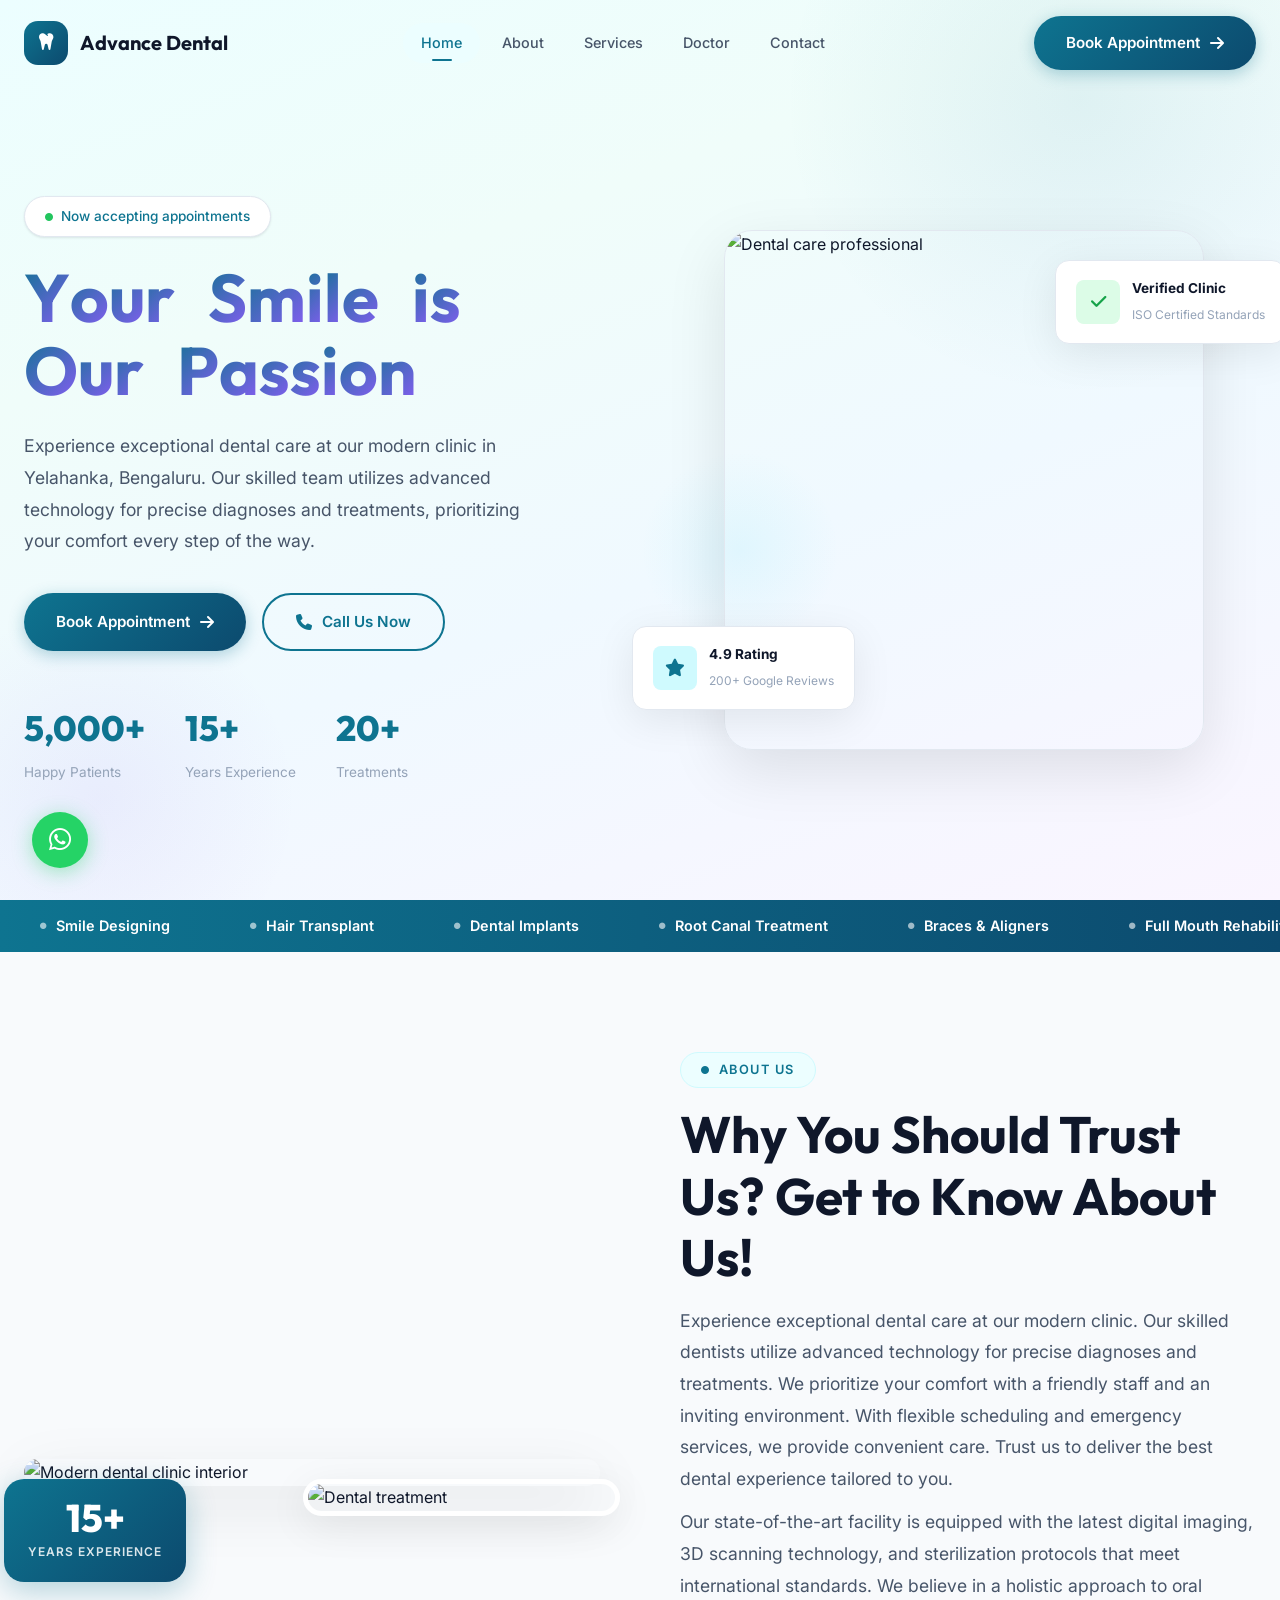
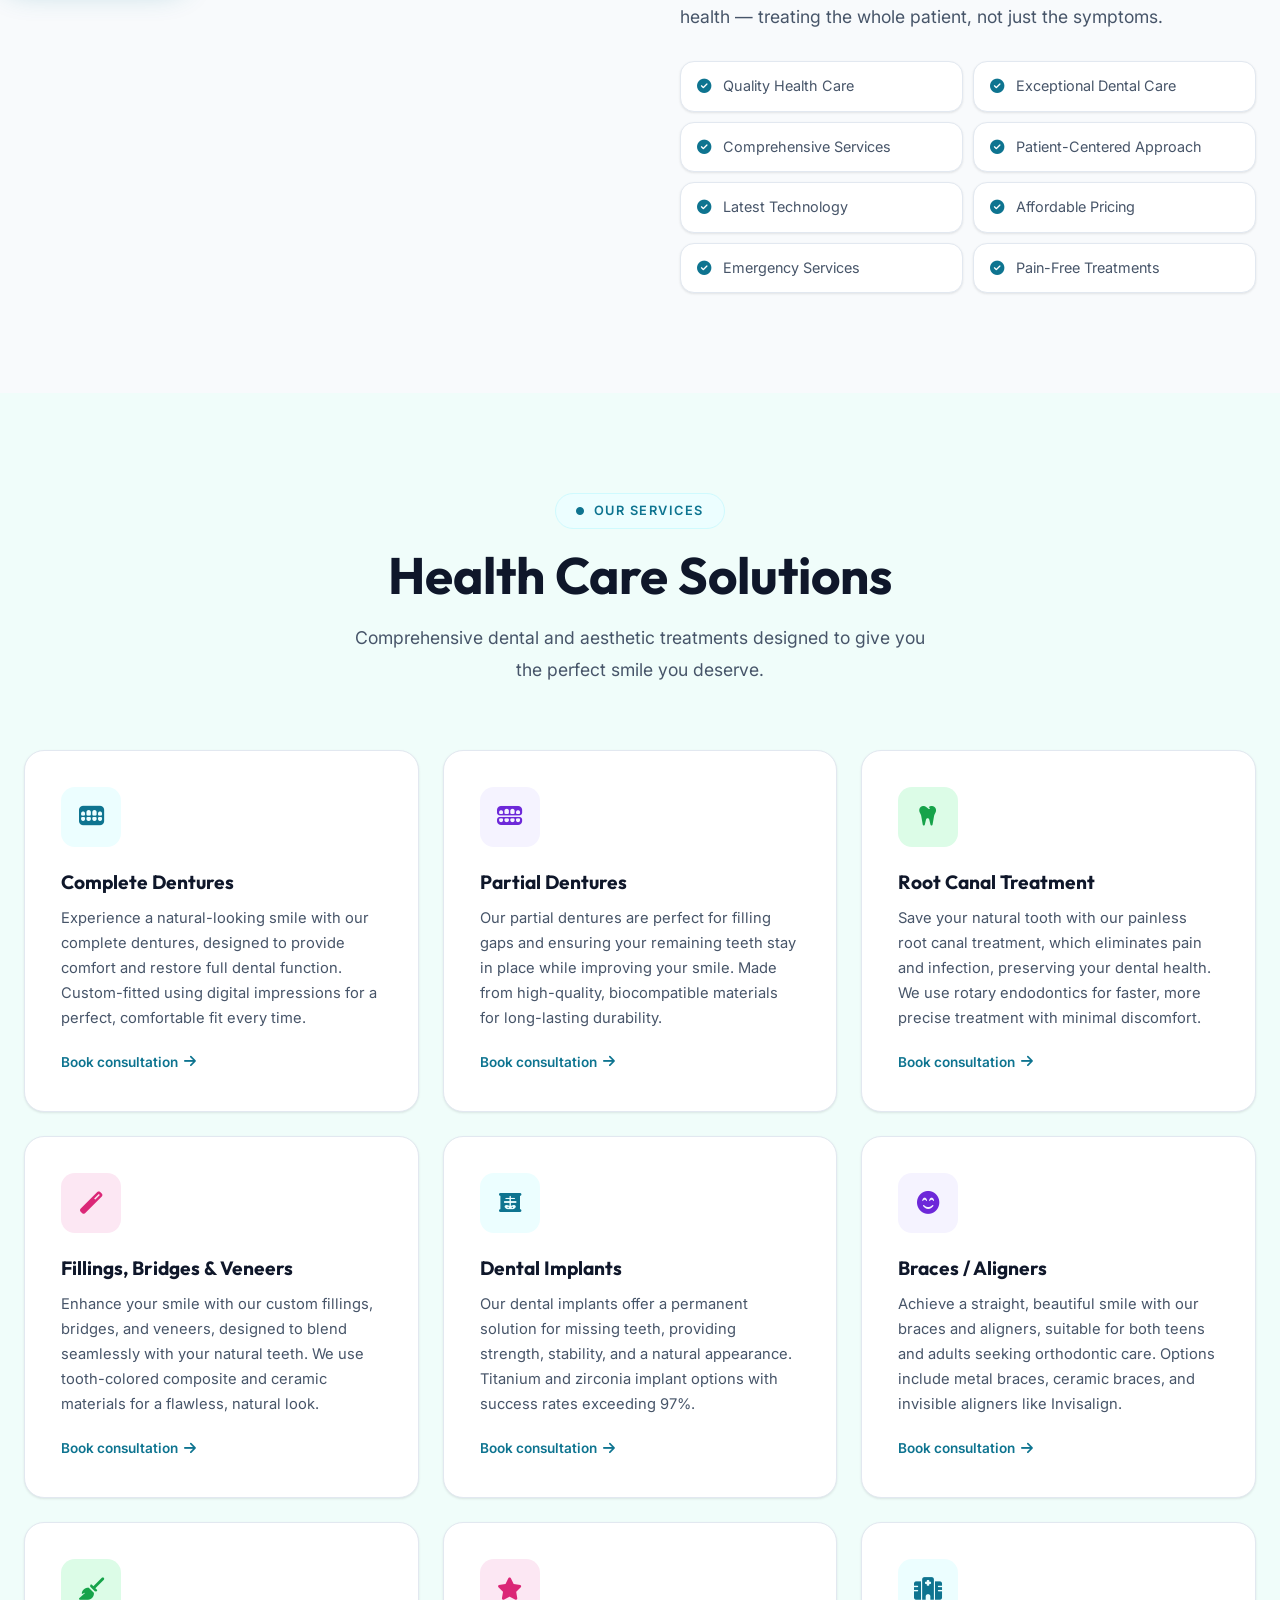
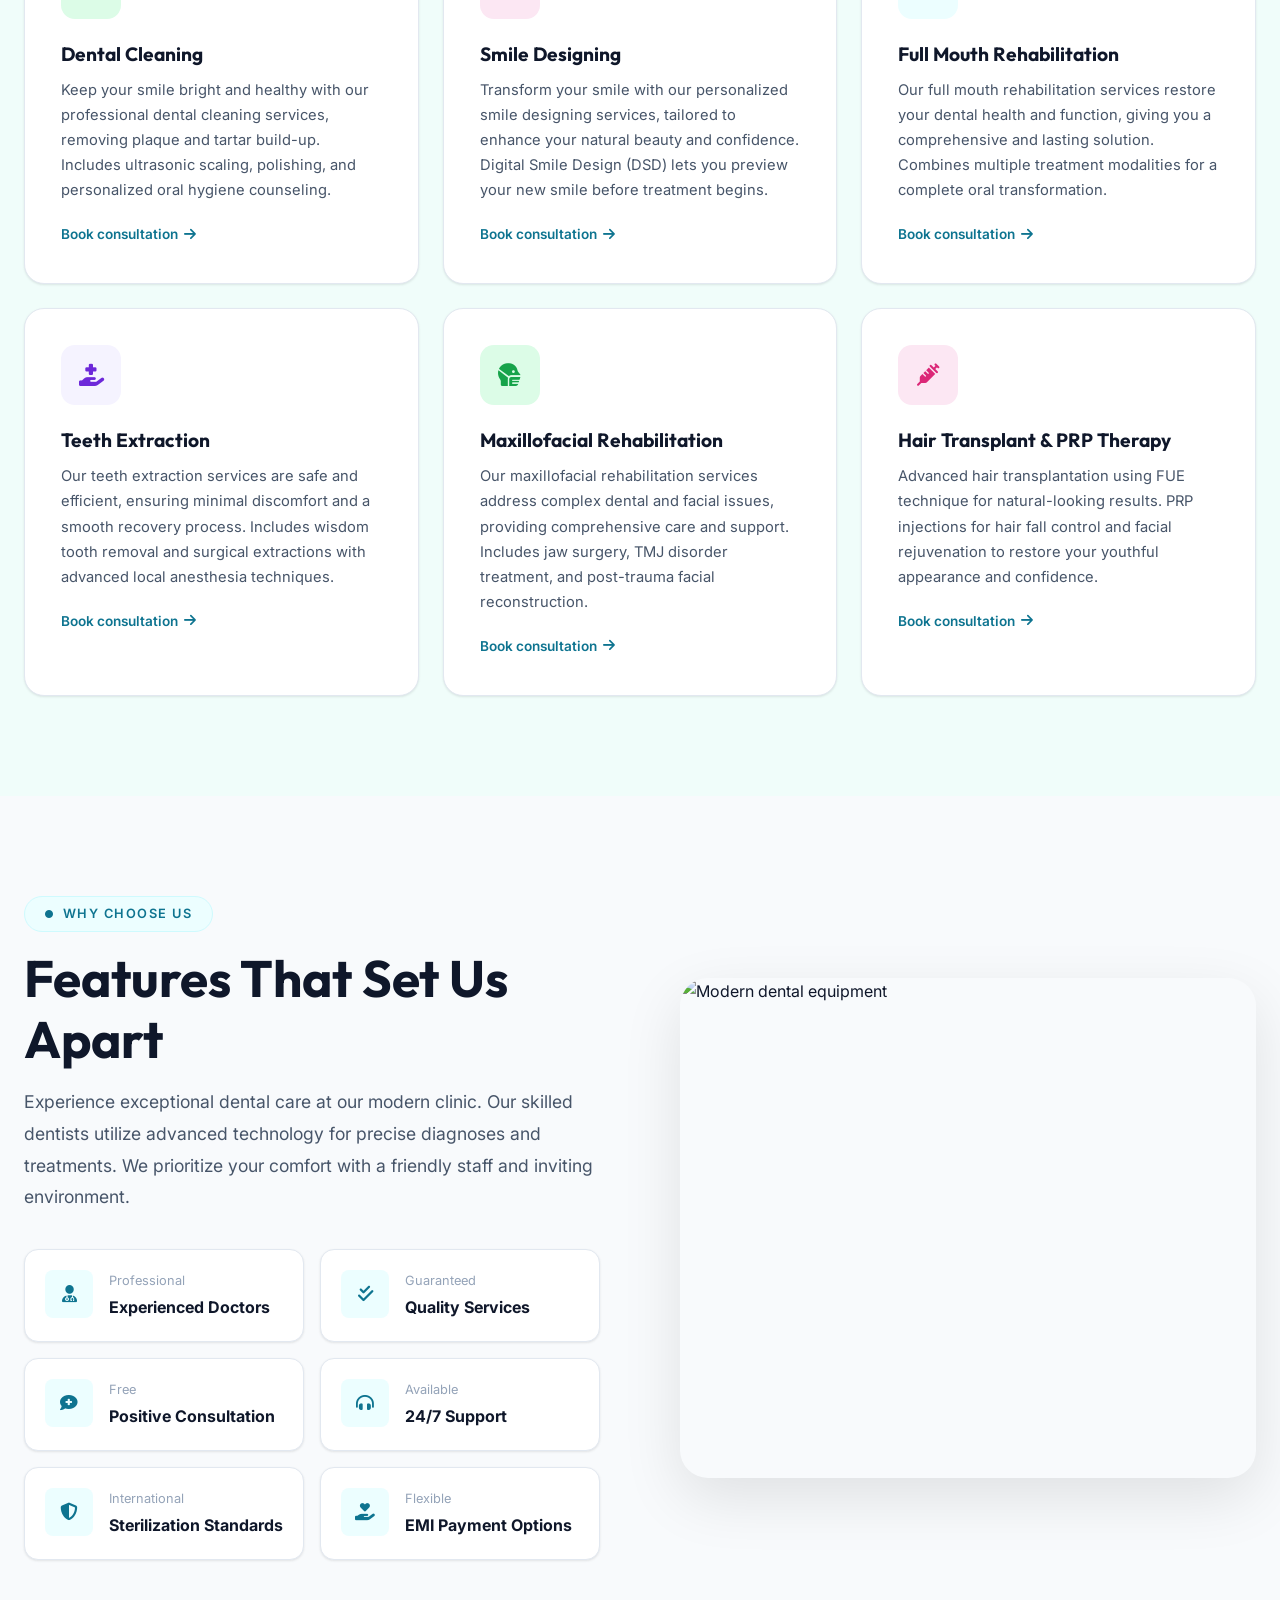
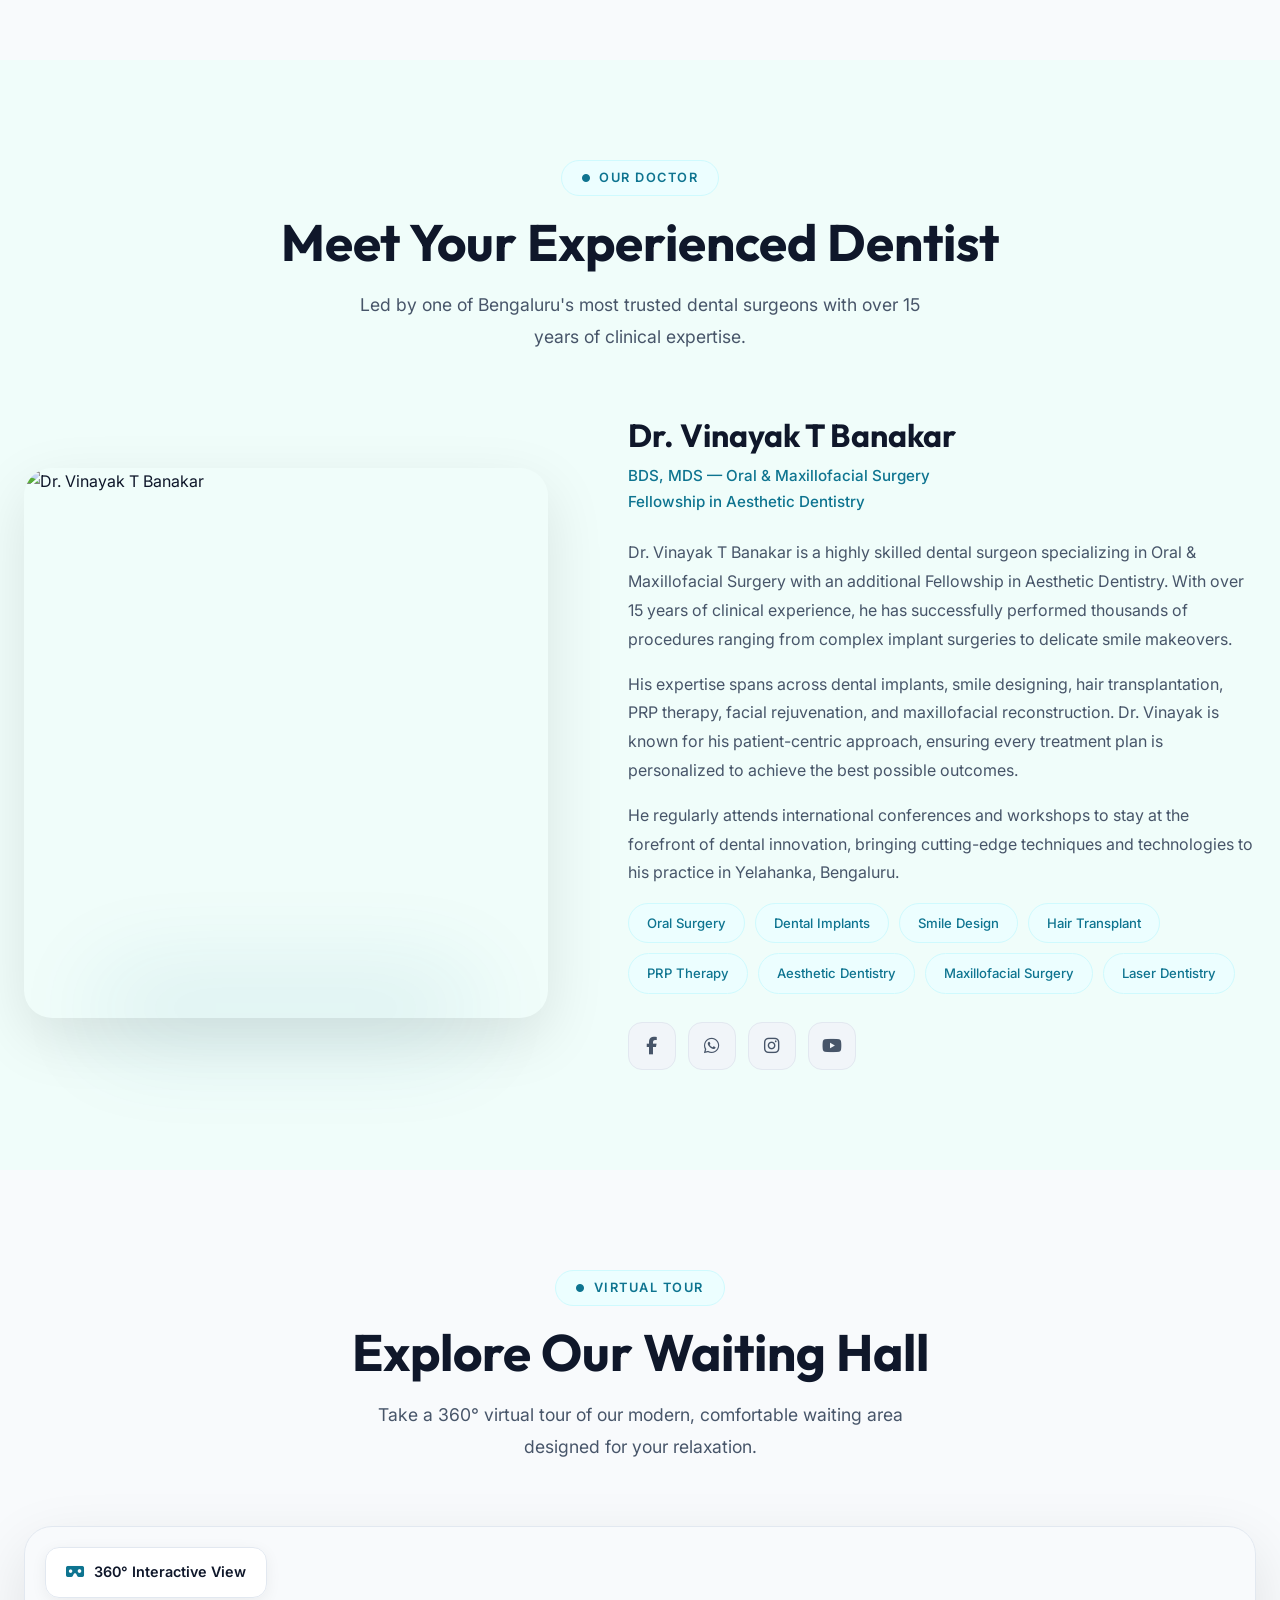
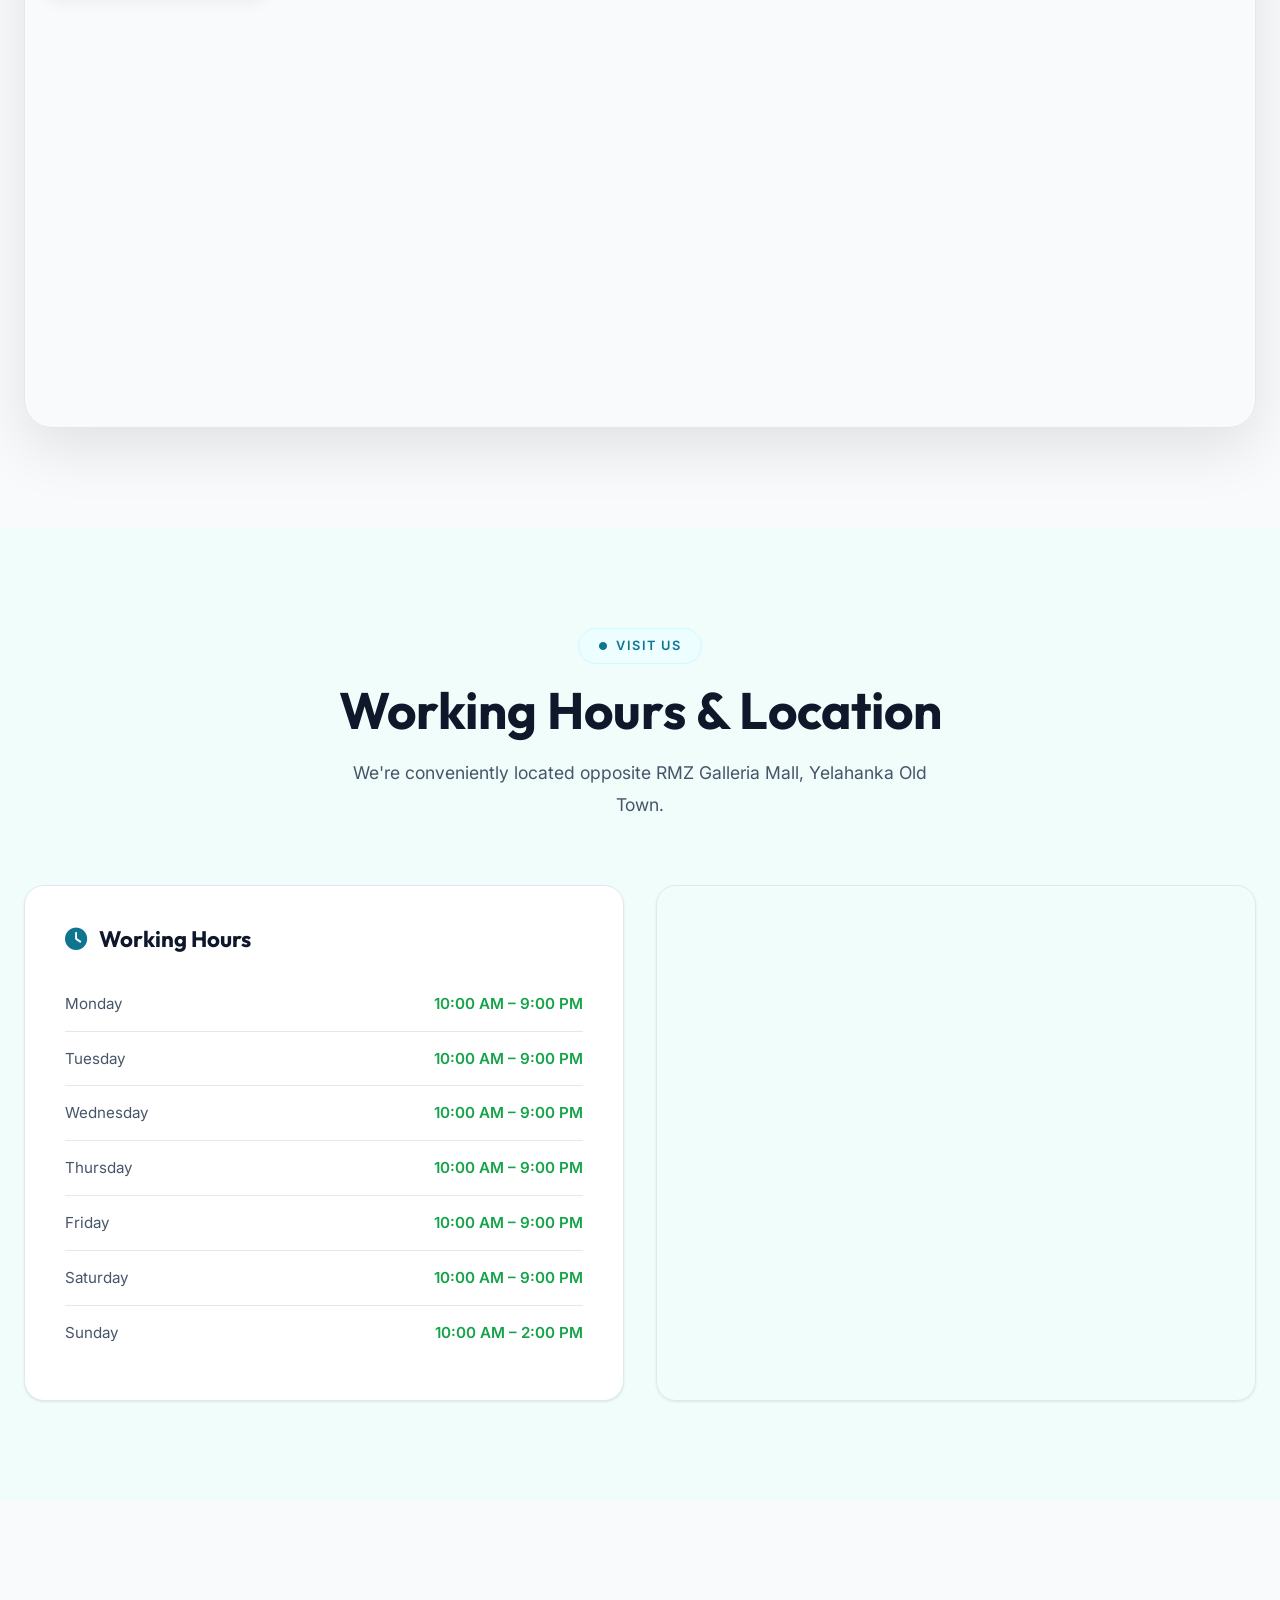
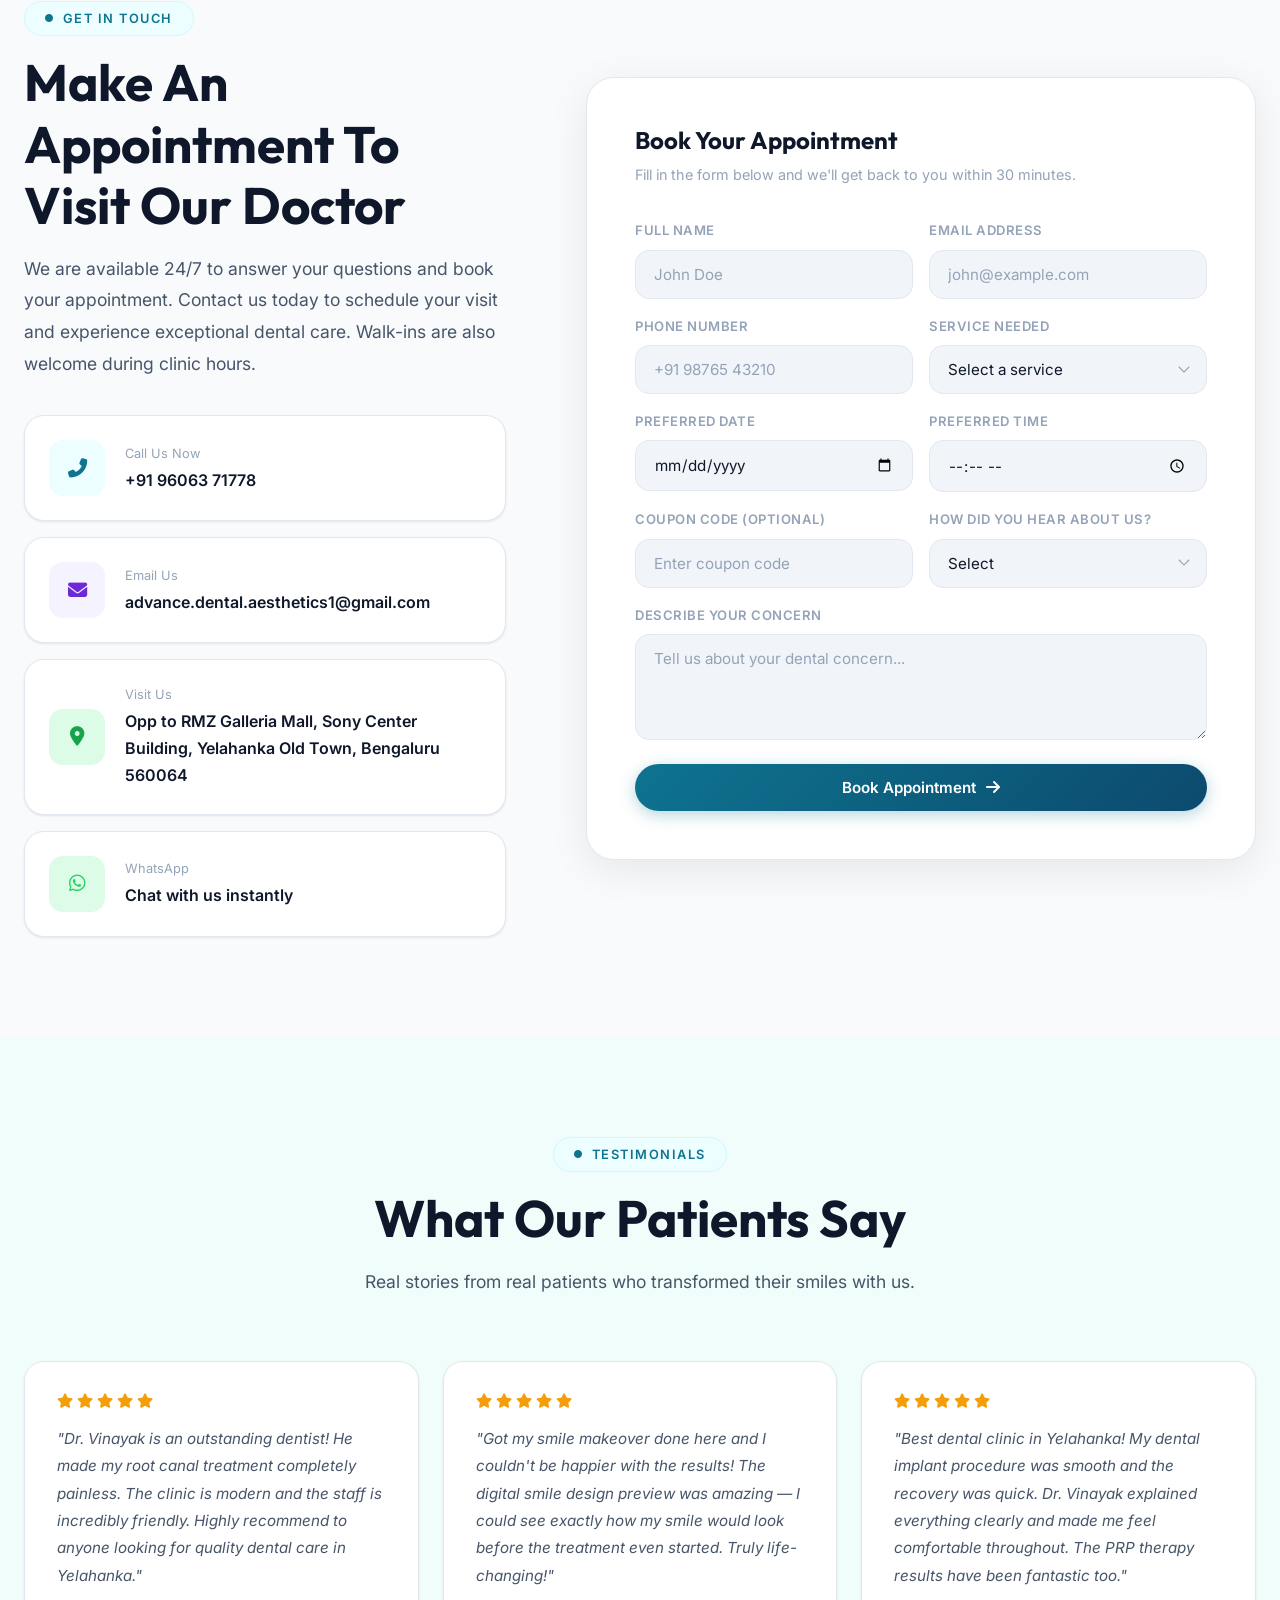
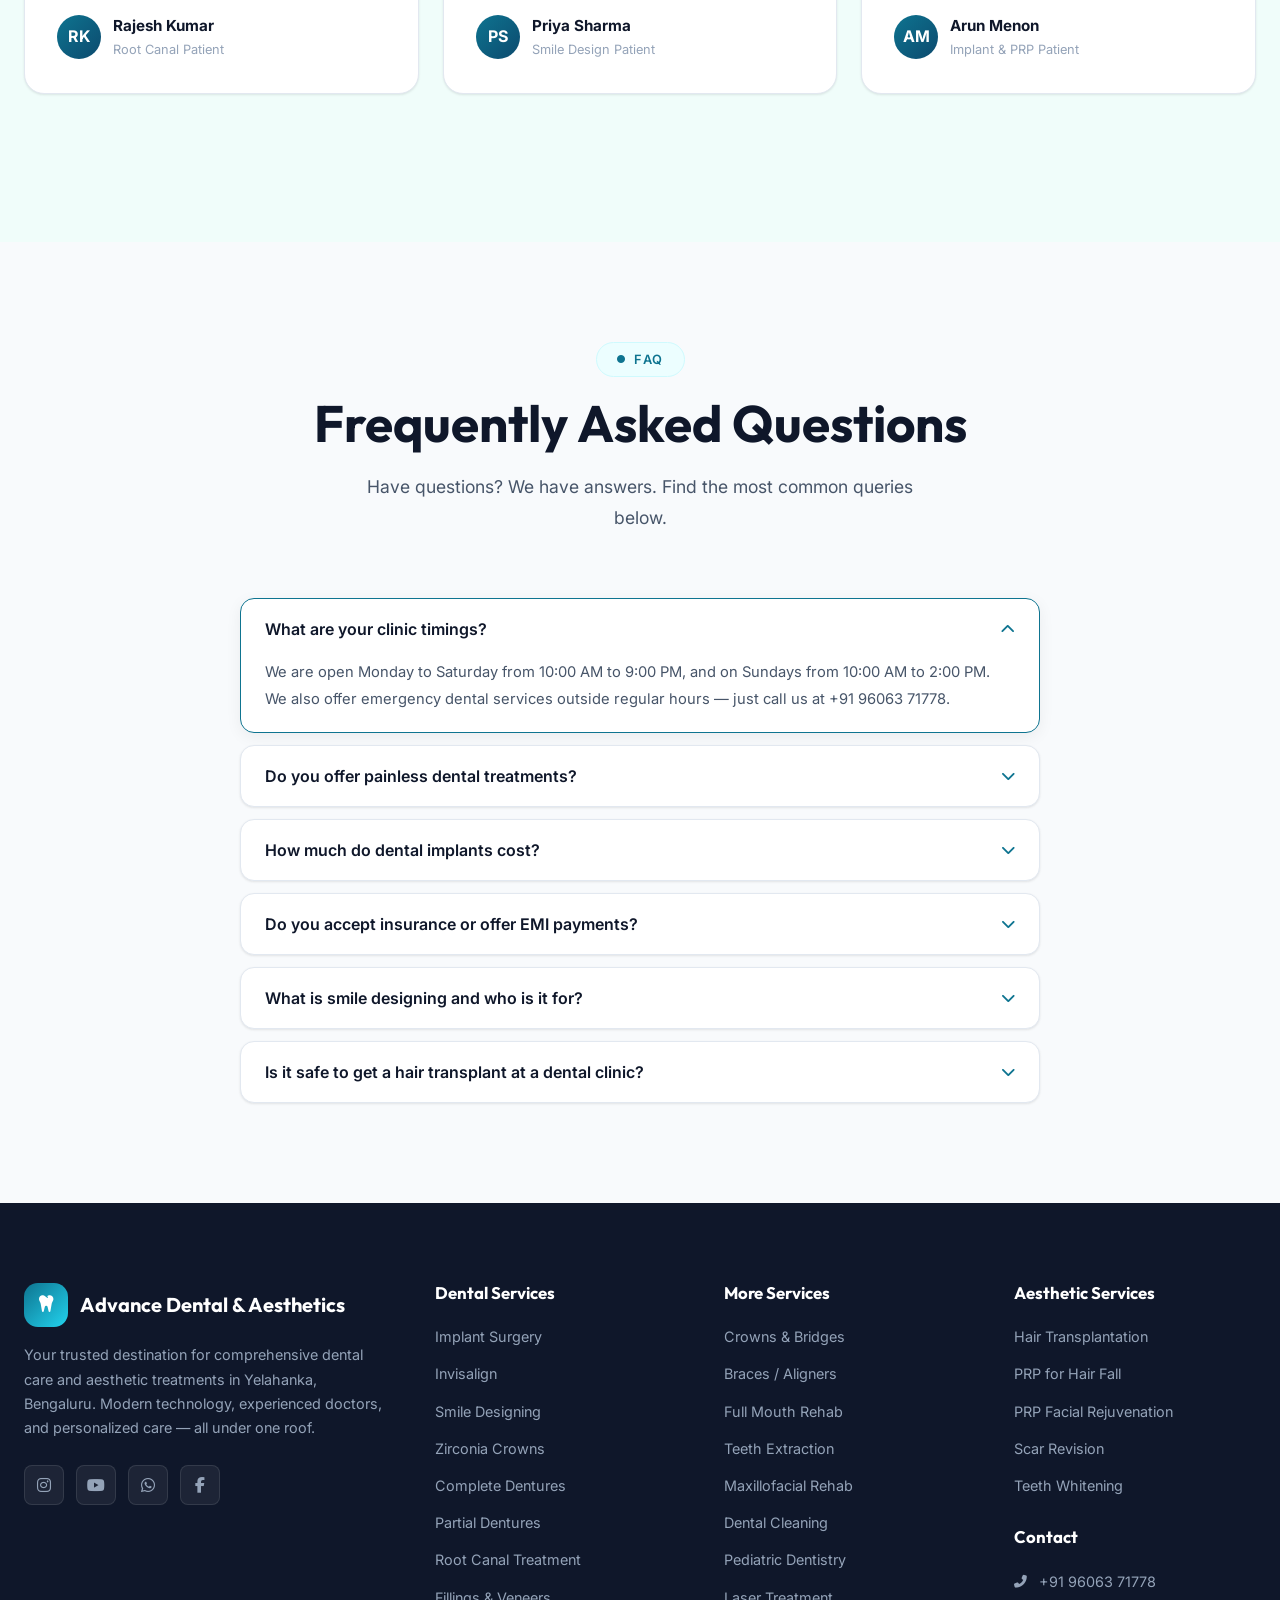
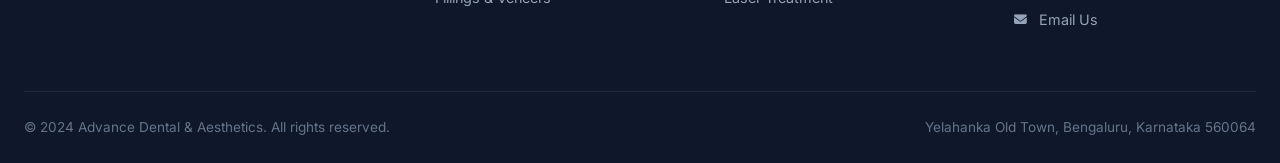
==== commit 9c166dcb: "Add split text animation and dental clinic website" ====
--- a/index.html
+++ b/index.html
@@ -1,471 +1,928 @@
-﻿<!DOCTYPE html>
+<!DOCTYPE html>
 <html lang="en">
+
 <head>
-  <meta charset="UTF-8" />
-  <meta name="viewport" content="width=device-width, initial-scale=1.0" />
-  <title>Klayworkz Barista – KlayBar Art Café | Bangalore's Best Café – Live Pottery, Painting & Dining</title>
-  <meta name="description" content="Klayworkz Barista-KlayBar Art Café blends coffee, food, and art. Enjoy handcrafted drinks, pottery & painting workshops at the best cafe in Bangalore" />
-  <meta property="og:title" content="KlayBar Art Café – Eat. Create. Connect." />
-  <meta property="og:description" content="Klayworkz Barista-KlayBar Art Café blends coffee, food, and art in JP Nagar, Bangalore." />
-  <link rel="preconnect" href="https://fonts.googleapis.com" />
-  <link rel="preconnect" href="https://fonts.gstatic.com" crossorigin />
-  <link href="https://fonts.googleapis.com/css2?family=Playfair+Display:ital,wght@0,400;0,600;0,700;1,400&family=Outfit:wght@300;400;500;600;700&display=swap" rel="stylesheet" />
-  <link rel="stylesheet" href="style.css" />
+  <meta charset="UTF-8">
+  <meta name="viewport" content="width=device-width, initial-scale=1.0">
+  <title>Advance Dental & Aesthetics — Premium Dental Care in Yelahanka, Bengaluru</title>
+  <meta name="description" content="Experience exceptional dental care at Advance Dental & Aesthetics in Yelahanka, Bengaluru. Led by Dr. Vinayak T Banakar (BDS, MDS), offering smile designing, dental implants, hair transplant, braces, root canal treatments, and aesthetic dentistry.">
+  <meta name="keywords" content="dental clinic Yelahanka, dentist Bengaluru, smile designing, dental implants, hair transplant, root canal, braces, aligners, aesthetic dentistry, Dr Vinayak Banakar">
+
+  <!-- Favicon -->
+  <link rel="icon" href="img/favicon.ico">
+
+  <!-- Google Fonts -->
+  <link rel="preconnect" href="https://fonts.googleapis.com">
+  <link rel="preconnect" href="https://fonts.gstatic.com" crossorigin>
+  <link href="https://fonts.googleapis.com/css2?family=Inter:wght@400;500;600;700&family=Outfit:wght@500;600;700;800;900&display=swap" rel="stylesheet">
+
+  <!-- Font Awesome 6 -->
+  <link rel="stylesheet" href="https://cdnjs.cloudflare.com/ajax/libs/font-awesome/6.5.1/css/all.min.css">
+
+  <!-- Custom CSS -->
+  <link rel="stylesheet" href="style.css">
 </head>
+
 <body>
 
-  <!-- ===================== NAVBAR ===================== -->
+  <!-- Preloader -->
+  <div class="preloader" id="preloader">
+    <div class="preloader__spinner"></div>
+  </div>
+
+  <!-- ===== NAVBAR ===== -->
   <nav class="navbar" id="navbar">
-    <div class="nav-container">
-      <a href="index.html" class="nav-logo">
-        <span class="logo-klay">Klay</span><span class="logo-bar">Bar</span>
+    <div class="container navbar__inner">
+      <a href="#" class="navbar__logo">
+        <div class="navbar__logo-icon">
+          <i class="fas fa-tooth"></i>
+        </div>
+        Advance Dental
       </a>
-      <button class="nav-toggle" id="navToggle" aria-label="Toggle navigation">
-        <span></span><span></span><span></span>
+
+      <div class="navbar__links">
+        <a href="#home" class="navbar__link active">Home</a>
+        <a href="#about" class="navbar__link">About</a>
+        <a href="#services" class="navbar__link">Services</a>
+        <a href="#doctor" class="navbar__link">Doctor</a>
+        <a href="#contact" class="navbar__link">Contact</a>
+      </div>
+
+      <a href="#appointment" class="btn btn--primary navbar__cta">
+        Book Appointment <i class="fas fa-arrow-right"></i>
+      </a>
+
+      <button class="navbar__mobile-toggle" id="mobile-toggle" aria-label="Open menu">
+        <i class="fas fa-bars"></i>
       </button>
-      <ul class="nav-links" id="navLinks">
-        <li><a href="index.html" class="active">Home</a></li>
-        <li><a href="food.html">Food & Beverages</a></li>
-        <li><a href="art.html">Art – DIY</a></li>
-        <li><a href="reservations.html">Reservations</a></li>
-        <li class="dropdown">
-          <a href="#" class="dropdown-toggle">Events <svg width="12" height="12" viewBox="0 0 24 24" fill="none" stroke="currentColor" stroke-width="2.5"><path d="M6 9l6 6 6-6"/></svg></a>
-          <ul class="dropdown-menu">
-            <li><a href="events.html">Upcoming Events</a></li>
-            <li><a href="past-events.html">Past Events</a></li>
+    </div>
+  </nav>
+
+  <!-- Mobile Menu -->
+  <div class="mobile-menu" id="mobile-menu">
+    <button class="mobile-menu__close" id="mobile-close" aria-label="Close menu">
+      <i class="fas fa-times"></i>
+    </button>
+    <a href="#home">Home</a>
+    <a href="#about">About</a>
+    <a href="#services">Services</a>
+    <a href="#doctor">Doctor</a>
+    <a href="#contact">Contact</a>
+    <a href="#appointment" class="btn btn--primary" style="margin-top: 16px;">Book Appointment</a>
+  </div>
+
+  <!-- ===== HERO ===== -->
+  <section class="hero" id="home">
+    <div class="hero__shape hero__shape--1"></div>
+    <div class="hero__shape hero__shape--2"></div>
+    <div class="hero__shape hero__shape--3"></div>
+
+    <div class="container hero__content">
+      <div class="hero__text">
+        <div class="hero__overline">
+          <i class="fas fa-circle"></i>
+          Now accepting appointments
+        </div>
+        <h1 class="hero__title split-text" id="hero-split-text">
+          Your <span>Smile</span> is Our Passion
+        </h1>
+        <p class="hero__desc">
+          Experience exceptional dental care at our modern clinic in Yelahanka, Bengaluru. Our skilled team utilizes advanced technology for precise diagnoses and treatments, prioritizing your comfort every step of the way.
+        </p>
+        <div class="hero__actions">
+          <a href="#appointment" class="btn btn--primary">
+            Book Appointment <i class="fas fa-arrow-right"></i>
+          </a>
+          <a href="tel:+919606371778" class="btn btn--outline">
+            <i class="fas fa-phone"></i> Call Us Now
+          </a>
+        </div>
+        <div class="hero__stats">
+          <div class="hero__stat">
+            <div class="hero__stat-value" data-count="5000" data-suffix="+">0</div>
+            <div class="hero__stat-label">Happy Patients</div>
+          </div>
+          <div class="hero__stat">
+            <div class="hero__stat-value" data-count="15" data-suffix="+">0</div>
+            <div class="hero__stat-label">Years Experience</div>
+          </div>
+          <div class="hero__stat">
+            <div class="hero__stat-value" data-count="20" data-suffix="+">0</div>
+            <div class="hero__stat-label">Treatments</div>
+          </div>
+        </div>
+      </div>
+
+      <div class="hero__visual">
+        <div class="hero__image-wrapper">
+          <img src="https://images.unsplash.com/photo-1588776814546-1ffcf47267a5?w=800&q=80" alt="Dental care professional">
+        </div>
+        <div class="hero__floating-card hero__floating-card--top">
+          <div class="hero__floating-card-icon hero__floating-card-icon--success">
+            <i class="fas fa-check"></i>
+          </div>
+          <div class="hero__floating-card-text">
+            <strong>Verified Clinic</strong>
+            <span>ISO Certified Standards</span>
+          </div>
+        </div>
+        <div class="hero__floating-card hero__floating-card--bottom">
+          <div class="hero__floating-card-icon hero__floating-card-icon--info">
+            <i class="fas fa-star"></i>
+          </div>
+          <div class="hero__floating-card-text">
+            <strong>4.9 Rating</strong>
+            <span>200+ Google Reviews</span>
+          </div>
+        </div>
+      </div>
+    </div>
+  </section>
+
+  <!-- ===== TICKER BAR ===== -->
+  <div class="ticker">
+    <div class="ticker__track">
+      <span class="ticker__item"><i class="fas fa-circle"></i> Smile Designing</span>
+      <span class="ticker__item"><i class="fas fa-circle"></i> Hair Transplant</span>
+      <span class="ticker__item"><i class="fas fa-circle"></i> Dental Implants</span>
+      <span class="ticker__item"><i class="fas fa-circle"></i> Root Canal Treatment</span>
+      <span class="ticker__item"><i class="fas fa-circle"></i> Braces & Aligners</span>
+      <span class="ticker__item"><i class="fas fa-circle"></i> Full Mouth Rehabilitation</span>
+      <span class="ticker__item"><i class="fas fa-circle"></i> Teeth Whitening</span>
+      <span class="ticker__item"><i class="fas fa-circle"></i> PRP Therapy</span>
+      <span class="ticker__item"><i class="fas fa-circle"></i> Laser Treatment</span>
+      <span class="ticker__item"><i class="fas fa-circle"></i> Pediatric Dentistry</span>
+    </div>
+  </div>
+
+  <!-- ===== ABOUT ===== -->
+  <section class="section" id="about">
+    <div class="container">
+      <div class="about__grid">
+        <div class="about__images reveal">
+          <div class="about__experience-badge">
+            <div class="about__experience-badge-num">15+</div>
+            <div class="about__experience-badge-text">Years Experience</div>
+          </div>
+          <img src="https://images.unsplash.com/photo-1606811971618-4486d14f3f99?w=800&q=80" alt="Modern dental clinic interior" class="about__img-main">
+          <img src="https://images.unsplash.com/photo-1609840114035-3c981b782dfe?w=500&q=80" alt="Dental treatment" class="about__img-float">
+        </div>
+
+        <div class="about__info reveal reveal--delay-2">
+          <div class="section-badge"><i class="fas fa-circle"></i> About Us</div>
+          <h2 class="section-title">Why You Should Trust Us? Get to Know About Us!</h2>
+          <p class="section-subtitle" style="max-width: 100%">
+            Experience exceptional dental care at our modern clinic. Our skilled dentists utilize advanced technology for precise diagnoses and treatments. We prioritize your comfort with a friendly staff and an inviting environment. With flexible scheduling and emergency services, we provide convenient care. Trust us to deliver the best dental experience tailored to you.
+          </p>
+          <p class="section-subtitle" style="max-width: 100%; margin-top: 12px;">
+            Our state-of-the-art facility is equipped with the latest digital imaging, 3D scanning technology, and sterilization protocols that meet international standards. We believe in a holistic approach to oral health — treating the whole patient, not just the symptoms.
+          </p>
+
+          <div class="about__checklist">
+            <div class="about__check-item">
+              <i class="fas fa-check-circle"></i> Quality Health Care
+            </div>
+            <div class="about__check-item">
+              <i class="fas fa-check-circle"></i> Exceptional Dental Care
+            </div>
+            <div class="about__check-item">
+              <i class="fas fa-check-circle"></i> Comprehensive Services
+            </div>
+            <div class="about__check-item">
+              <i class="fas fa-check-circle"></i> Patient-Centered Approach
+            </div>
+            <div class="about__check-item">
+              <i class="fas fa-check-circle"></i> Latest Technology
+            </div>
+            <div class="about__check-item">
+              <i class="fas fa-check-circle"></i> Affordable Pricing
+            </div>
+            <div class="about__check-item">
+              <i class="fas fa-check-circle"></i> Emergency Services
+            </div>
+            <div class="about__check-item">
+              <i class="fas fa-check-circle"></i> Pain-Free Treatments
+            </div>
+          </div>
+        </div>
+      </div>
+    </div>
+  </section>
+
+  <!-- ===== SERVICES ===== -->
+  <section class="section section--alt" id="services">
+    <div class="container">
+      <div class="section-header reveal">
+        <div class="section-badge"><i class="fas fa-circle"></i> Our Services</div>
+        <h2 class="section-title">Health Care Solutions</h2>
+        <p class="section-subtitle">Comprehensive dental and aesthetic treatments designed to give you the perfect smile you deserve.</p>
+      </div>
+
+      <div class="services__grid">
+
+        <!-- Service 1 -->
+        <div class="service-card reveal">
+          <div class="service-card__icon service-card__icon--blue">
+            <i class="fas fa-teeth"></i>
+          </div>
+          <h3 class="service-card__title">Complete Dentures</h3>
+          <p class="service-card__desc">Experience a natural-looking smile with our complete dentures, designed to provide comfort and restore full dental function. Custom-fitted using digital impressions for a perfect, comfortable fit every time.</p>
+          <a href="#appointment" class="service-card__link">Book consultation <i class="fas fa-arrow-right"></i></a>
+        </div>
+
+        <!-- Service 2 -->
+        <div class="service-card reveal reveal--delay-1">
+          <div class="service-card__icon service-card__icon--purple">
+            <i class="fas fa-teeth-open"></i>
+          </div>
+          <h3 class="service-card__title">Partial Dentures</h3>
+          <p class="service-card__desc">Our partial dentures are perfect for filling gaps and ensuring your remaining teeth stay in place while improving your smile. Made from high-quality, biocompatible materials for long-lasting durability.</p>
+          <a href="#appointment" class="service-card__link">Book consultation <i class="fas fa-arrow-right"></i></a>
+        </div>
+
+        <!-- Service 3 -->
+        <div class="service-card reveal reveal--delay-2">
+          <div class="service-card__icon service-card__icon--green">
+            <i class="fas fa-tooth"></i>
+          </div>
+          <h3 class="service-card__title">Root Canal Treatment</h3>
+          <p class="service-card__desc">Save your natural tooth with our painless root canal treatment, which eliminates pain and infection, preserving your dental health. We use rotary endodontics for faster, more precise treatment with minimal discomfort.</p>
+          <a href="#appointment" class="service-card__link">Book consultation <i class="fas fa-arrow-right"></i></a>
+        </div>
+
+        <!-- Service 4 -->
+        <div class="service-card reveal">
+          <div class="service-card__icon service-card__icon--pink">
+            <i class="fas fa-magic"></i>
+          </div>
+          <h3 class="service-card__title">Fillings, Bridges & Veneers</h3>
+          <p class="service-card__desc">Enhance your smile with our custom fillings, bridges, and veneers, designed to blend seamlessly with your natural teeth. We use tooth-colored composite and ceramic materials for a flawless, natural look.</p>
+          <a href="#appointment" class="service-card__link">Book consultation <i class="fas fa-arrow-right"></i></a>
+        </div>
+
+        <!-- Service 5 -->
+        <div class="service-card reveal reveal--delay-1">
+          <div class="service-card__icon service-card__icon--blue">
+            <i class="fas fa-x-ray"></i>
+          </div>
+          <h3 class="service-card__title">Dental Implants</h3>
+          <p class="service-card__desc">Our dental implants offer a permanent solution for missing teeth, providing strength, stability, and a natural appearance. Titanium and zirconia implant options with success rates exceeding 97%.</p>
+          <a href="#appointment" class="service-card__link">Book consultation <i class="fas fa-arrow-right"></i></a>
+        </div>
+
+        <!-- Service 6 -->
+        <div class="service-card reveal reveal--delay-2">
+          <div class="service-card__icon service-card__icon--purple">
+            <i class="fas fa-smile-beam"></i>
+          </div>
+          <h3 class="service-card__title">Braces / Aligners</h3>
+          <p class="service-card__desc">Achieve a straight, beautiful smile with our braces and aligners, suitable for both teens and adults seeking orthodontic care. Options include metal braces, ceramic braces, and invisible aligners like Invisalign.</p>
+          <a href="#appointment" class="service-card__link">Book consultation <i class="fas fa-arrow-right"></i></a>
+        </div>
+
+        <!-- Service 7 -->
+        <div class="service-card reveal">
+          <div class="service-card__icon service-card__icon--green">
+            <i class="fas fa-broom"></i>
+          </div>
+          <h3 class="service-card__title">Dental Cleaning</h3>
+          <p class="service-card__desc">Keep your smile bright and healthy with our professional dental cleaning services, removing plaque and tartar build-up. Includes ultrasonic scaling, polishing, and personalized oral hygiene counseling.</p>
+          <a href="#appointment" class="service-card__link">Book consultation <i class="fas fa-arrow-right"></i></a>
+        </div>
+
+        <!-- Service 8 -->
+        <div class="service-card reveal reveal--delay-1">
+          <div class="service-card__icon service-card__icon--pink">
+            <i class="fas fa-star"></i>
+          </div>
+          <h3 class="service-card__title">Smile Designing</h3>
+          <p class="service-card__desc">Transform your smile with our personalized smile designing services, tailored to enhance your natural beauty and confidence. Digital Smile Design (DSD) lets you preview your new smile before treatment begins.</p>
+          <a href="#appointment" class="service-card__link">Book consultation <i class="fas fa-arrow-right"></i></a>
+        </div>
+
+        <!-- Service 9 -->
+        <div class="service-card reveal reveal--delay-2">
+          <div class="service-card__icon service-card__icon--blue">
+            <i class="fas fa-hospital"></i>
+          </div>
+          <h3 class="service-card__title">Full Mouth Rehabilitation</h3>
+          <p class="service-card__desc">Our full mouth rehabilitation services restore your dental health and function, giving you a comprehensive and lasting solution. Combines multiple treatment modalities for a complete oral transformation.</p>
+          <a href="#appointment" class="service-card__link">Book consultation <i class="fas fa-arrow-right"></i></a>
+        </div>
+
+        <!-- Service 10 -->
+        <div class="service-card reveal">
+          <div class="service-card__icon service-card__icon--purple">
+            <i class="fas fa-hand-holding-medical"></i>
+          </div>
+          <h3 class="service-card__title">Teeth Extraction</h3>
+          <p class="service-card__desc">Our teeth extraction services are safe and efficient, ensuring minimal discomfort and a smooth recovery process. Includes wisdom tooth removal and surgical extractions with advanced local anesthesia techniques.</p>
+          <a href="#appointment" class="service-card__link">Book consultation <i class="fas fa-arrow-right"></i></a>
+        </div>
+
+        <!-- Service 11 -->
+        <div class="service-card reveal reveal--delay-1">
+          <div class="service-card__icon service-card__icon--green">
+            <i class="fas fa-head-side-mask"></i>
+          </div>
+          <h3 class="service-card__title">Maxillofacial Rehabilitation</h3>
+          <p class="service-card__desc">Our maxillofacial rehabilitation services address complex dental and facial issues, providing comprehensive care and support. Includes jaw surgery, TMJ disorder treatment, and post-trauma facial reconstruction.</p>
+          <a href="#appointment" class="service-card__link">Book consultation <i class="fas fa-arrow-right"></i></a>
+        </div>
+
+        <!-- Service 12 - NEW -->
+        <div class="service-card reveal reveal--delay-2">
+          <div class="service-card__icon service-card__icon--pink">
+            <i class="fas fa-syringe"></i>
+          </div>
+          <h3 class="service-card__title">Hair Transplant & PRP Therapy</h3>
+          <p class="service-card__desc">Advanced hair transplantation using FUE technique for natural-looking results. PRP injections for hair fall control and facial rejuvenation to restore your youthful appearance and confidence.</p>
+          <a href="#appointment" class="service-card__link">Book consultation <i class="fas fa-arrow-right"></i></a>
+        </div>
+
+      </div>
+    </div>
+  </section>
+
+  <!-- ===== WHY CHOOSE US ===== -->
+  <section class="section" id="features">
+    <div class="container">
+      <div class="features__grid">
+        <div class="reveal">
+          <div class="section-badge"><i class="fas fa-circle"></i> Why Choose Us</div>
+          <h2 class="section-title">Features That Set Us Apart</h2>
+          <p class="section-subtitle" style="max-width: 100%">
+            Experience exceptional dental care at our modern clinic. Our skilled dentists utilize advanced technology for precise diagnoses and treatments. We prioritize your comfort with a friendly staff and inviting environment.
+          </p>
+
+          <div class="features__list" style="margin-top: 36px;">
+            <div class="feature-item">
+              <div class="feature-item__icon">
+                <i class="fas fa-user-md"></i>
+              </div>
+              <div>
+                <div class="feature-item__label">Professional</div>
+                <div class="feature-item__value">Experienced Doctors</div>
+              </div>
+            </div>
+            <div class="feature-item">
+              <div class="feature-item__icon">
+                <i class="fas fa-check-double"></i>
+              </div>
+              <div>
+                <div class="feature-item__label">Guaranteed</div>
+                <div class="feature-item__value">Quality Services</div>
+              </div>
+            </div>
+            <div class="feature-item">
+              <div class="feature-item__icon">
+                <i class="fas fa-comment-medical"></i>
+              </div>
+              <div>
+                <div class="feature-item__label">Free</div>
+                <div class="feature-item__value">Positive Consultation</div>
+              </div>
+            </div>
+            <div class="feature-item">
+              <div class="feature-item__icon">
+                <i class="fas fa-headphones-alt"></i>
+              </div>
+              <div>
+                <div class="feature-item__label">Available</div>
+                <div class="feature-item__value">24/7 Support</div>
+              </div>
+            </div>
+            <div class="feature-item">
+              <div class="feature-item__icon">
+                <i class="fas fa-shield-alt"></i>
+              </div>
+              <div>
+                <div class="feature-item__label">International</div>
+                <div class="feature-item__value">Sterilization Standards</div>
+              </div>
+            </div>
+            <div class="feature-item">
+              <div class="feature-item__icon">
+                <i class="fas fa-hand-holding-heart"></i>
+              </div>
+              <div>
+                <div class="feature-item__label">Flexible</div>
+                <div class="feature-item__value">EMI Payment Options</div>
+              </div>
+            </div>
+          </div>
+        </div>
+
+        <div class="reveal reveal--delay-2">
+          <img src="https://images.unsplash.com/photo-1629909613654-28e377c37b09?w=800&q=80" alt="Modern dental equipment" class="features__image">
+        </div>
+      </div>
+    </div>
+  </section>
+
+  <!-- ===== DOCTOR ===== -->
+  <section class="section section--alt" id="doctor">
+    <div class="container">
+      <div class="section-header reveal">
+        <div class="section-badge"><i class="fas fa-circle"></i> Our Doctor</div>
+        <h2 class="section-title">Meet Your Experienced Dentist</h2>
+        <p class="section-subtitle">Led by one of Bengaluru's most trusted dental surgeons with over 15 years of clinical expertise.</p>
+      </div>
+
+      <div class="doctor__grid">
+        <div class="doctor__image-wrapper reveal">
+          <img src="https://images.unsplash.com/photo-1612349317150-e413f6a5b16d?w=800&q=80" alt="Dr. Vinayak T Banakar" class="doctor__image">
+          <div class="doctor__image-glow"></div>
+        </div>
+
+        <div class="reveal reveal--delay-2">
+          <div class="doctor__info-header">
+            <h3 class="doctor__name">Dr. Vinayak T Banakar</h3>
+            <p class="doctor__qualification">BDS, MDS — Oral & Maxillofacial Surgery<br>Fellowship in Aesthetic Dentistry</p>
+          </div>
+
+          <p class="doctor__bio">
+            Dr. Vinayak T Banakar is a highly skilled dental surgeon specializing in Oral & Maxillofacial Surgery with an additional Fellowship in Aesthetic Dentistry. With over 15 years of clinical experience, he has successfully performed thousands of procedures ranging from complex implant surgeries to delicate smile makeovers.
+          </p>
+          <p class="doctor__bio">
+            His expertise spans across dental implants, smile designing, hair transplantation, PRP therapy, facial rejuvenation, and maxillofacial reconstruction. Dr. Vinayak is known for his patient-centric approach, ensuring every treatment plan is personalized to achieve the best possible outcomes.
+          </p>
+          <p class="doctor__bio">
+            He regularly attends international conferences and workshops to stay at the forefront of dental innovation, bringing cutting-edge techniques and technologies to his practice in Yelahanka, Bengaluru.
+          </p>
+
+          <div class="doctor__specializations">
+            <span class="doctor__spec-tag">Oral Surgery</span>
+            <span class="doctor__spec-tag">Dental Implants</span>
+            <span class="doctor__spec-tag">Smile Design</span>
+            <span class="doctor__spec-tag">Hair Transplant</span>
+            <span class="doctor__spec-tag">PRP Therapy</span>
+            <span class="doctor__spec-tag">Aesthetic Dentistry</span>
+            <span class="doctor__spec-tag">Maxillofacial Surgery</span>
+            <span class="doctor__spec-tag">Laser Dentistry</span>
+          </div>
+
+          <div class="doctor__socials">
+            <a href="https://www.facebook.com/vinayakatbanakar" class="doctor__social-link" aria-label="Facebook" target="_blank" rel="noopener">
+              <i class="fab fa-facebook-f"></i>
+            </a>
+            <a href="https://api.whatsapp.com/send?phone=919606371778" class="doctor__social-link" aria-label="WhatsApp" target="_blank" rel="noopener">
+              <i class="fab fa-whatsapp"></i>
+            </a>
+            <a href="https://www.instagram.com/advancedentalandaesthetics?utm_source=qr&igsh=Z3ZwMjBhMDJheHI0" class="doctor__social-link" aria-label="Instagram" target="_blank" rel="noopener">
+              <i class="fab fa-instagram"></i>
+            </a>
+            <a href="https://youtube.com/@vinayakamaxfax?si=swy1al1e4xkRBgZd" class="doctor__social-link" aria-label="YouTube" target="_blank" rel="noopener">
+              <i class="fab fa-youtube"></i>
+            </a>
+          </div>
+        </div>
+      </div>
+    </div>
+  </section>
+
+  <!-- ===== 360° TOUR ===== -->
+  <section class="section" id="tour">
+    <div class="container">
+      <div class="section-header reveal">
+        <div class="section-badge"><i class="fas fa-circle"></i> Virtual Tour</div>
+        <h2 class="section-title">Explore Our Waiting Hall</h2>
+        <p class="section-subtitle">Take a 360° virtual tour of our modern, comfortable waiting area designed for your relaxation.</p>
+      </div>
+
+      <div class="tour__wrapper reveal">
+        <div class="tour__overlay">
+          <i class="fas fa-vr-cardboard"></i> 360° Interactive View
+        </div>
+        <iframe src="https://momento360.com/e/u/e3129dc79614402dba533f93e85e8466?utm_campaign=embed&utm_source=other&heading=0&pitch=0&field-of-view=75&size=medium&autoplay-annotations=true&display-plan=true" allowfullscreen loading="lazy"></iframe>
+      </div>
+    </div>
+  </section>
+
+  <!-- ===== WORKING HOURS & MAP ===== -->
+  <section class="section section--alt" id="hours">
+    <div class="container">
+      <div class="section-header reveal">
+        <div class="section-badge"><i class="fas fa-circle"></i> Visit Us</div>
+        <h2 class="section-title">Working Hours & Location</h2>
+        <p class="section-subtitle">We're conveniently located opposite RMZ Galleria Mall, Yelahanka Old Town.</p>
+      </div>
+
+      <div class="timings__wrapper reveal">
+        <div class="timings__card">
+          <h3 class="timings__card-title"><i class="fas fa-clock"></i> Working Hours</h3>
+          <div class="timings__row">
+            <span class="timings__row-day">Monday</span>
+            <span class="timings__row-hours open">10:00 AM – 9:00 PM</span>
+          </div>
+          <div class="timings__row">
+            <span class="timings__row-day">Tuesday</span>
+            <span class="timings__row-hours open">10:00 AM – 9:00 PM</span>
+          </div>
+          <div class="timings__row">
+            <span class="timings__row-day">Wednesday</span>
+            <span class="timings__row-hours open">10:00 AM – 9:00 PM</span>
+          </div>
+          <div class="timings__row">
+            <span class="timings__row-day">Thursday</span>
+            <span class="timings__row-hours open">10:00 AM – 9:00 PM</span>
+          </div>
+          <div class="timings__row">
+            <span class="timings__row-day">Friday</span>
+            <span class="timings__row-hours open">10:00 AM – 9:00 PM</span>
+          </div>
+          <div class="timings__row">
+            <span class="timings__row-day">Saturday</span>
+            <span class="timings__row-hours open">10:00 AM – 9:00 PM</span>
+          </div>
+          <div class="timings__row">
+            <span class="timings__row-day">Sunday</span>
+            <span class="timings__row-hours open">10:00 AM – 2:00 PM</span>
+          </div>
+        </div>
+
+        <div class="timings__map-embed">
+          <iframe src="https://www.google.com/maps/embed?pb=!1m18!1m12!1m3!1d3886.0!2d77.5700!3d13.1000!2m3!1f0!2f0!3f0!3m2!1i1024!2i768!4f13.1!3m3!1m2!1s0x0%3A0x0!2sAdvance+Dental+%26+Aesthetics!5e0!3m2!1sen!2sin!4v1234567890" allowfullscreen loading="lazy" referrerpolicy="no-referrer-when-downgrade"></iframe>
+        </div>
+      </div>
+    </div>
+  </section>
+
+  <!-- ===== APPOINTMENT & CONTACT ===== -->
+  <section class="section" id="contact">
+    <div class="container">
+      <div class="appointment__grid">
+        <div class="reveal">
+          <div class="section-badge"><i class="fas fa-circle"></i> Get in Touch</div>
+          <h2 class="section-title">Make An Appointment To Visit Our Doctor</h2>
+          <p class="section-subtitle" style="max-width: 100%">
+            We are available 24/7 to answer your questions and book your appointment. Contact us today to schedule your visit and experience exceptional dental care. Walk-ins are also welcome during clinic hours.
+          </p>
+
+          <div class="appointment__contact-cards">
+            <a href="tel:+919606371778" style="text-decoration: none;">
+              <div class="contact-card">
+                <div class="contact-card__icon contact-card__icon--phone">
+                  <i class="fas fa-phone-alt"></i>
+                </div>
+                <div>
+                  <div class="contact-card__label">Call Us Now</div>
+                  <div class="contact-card__value">+91 96063 71778</div>
+                </div>
+              </div>
+            </a>
+            <a href="mailto:advance.dental.aesthetics1@gmail.com" style="text-decoration: none;">
+              <div class="contact-card">
+                <div class="contact-card__icon contact-card__icon--email">
+                  <i class="fas fa-envelope"></i>
+                </div>
+                <div>
+                  <div class="contact-card__label">Email Us</div>
+                  <div class="contact-card__value">advance.dental.aesthetics1@gmail.com</div>
+                </div>
+              </div>
+            </a>
+            <div class="contact-card">
+              <div class="contact-card__icon contact-card__icon--location">
+                <i class="fas fa-map-marker-alt"></i>
+              </div>
+              <div>
+                <div class="contact-card__label">Visit Us</div>
+                <div class="contact-card__value">Opp to RMZ Galleria Mall, Sony Center Building, Yelahanka Old Town, Bengaluru 560064</div>
+              </div>
+            </div>
+            <a href="https://api.whatsapp.com/send?phone=919606371778" style="text-decoration: none;" target="_blank" rel="noopener">
+              <div class="contact-card">
+                <div class="contact-card__icon contact-card__icon--whatsapp">
+                  <i class="fab fa-whatsapp"></i>
+                </div>
+                <div>
+                  <div class="contact-card__label">WhatsApp</div>
+                  <div class="contact-card__value">Chat with us instantly</div>
+                </div>
+              </div>
+            </a>
+          </div>
+        </div>
+
+        <div class="appointment__form-wrapper reveal reveal--delay-2" id="appointment">
+          <h3 class="appointment__form-title">Book Your Appointment</h3>
+          <p class="appointment__form-desc">Fill in the form below and we'll get back to you within 30 minutes.</p>
+
+          <form action="https://api.web3forms.com/submit" method="POST" id="appointment-form">
+            <input type="hidden" name="access_key" value="6a5710a5-037f-43f0-99c4-409c36ad1a24">
+            <input type="hidden" name="subject" value="New Appointment Booking - Advance Dental">
+            <input type="hidden" name="redirect" value="https://web3forms.com/success">
+
+            <div class="form-grid">
+              <div class="form-group">
+                <label class="form-label" for="name">Full Name</label>
+                <input type="text" class="form-input" id="name" name="Name" placeholder="John Doe" required>
+              </div>
+              <div class="form-group">
+                <label class="form-label" for="email">Email Address</label>
+                <input type="email" class="form-input" id="email" name="Email" placeholder="john@example.com" required>
+              </div>
+              <div class="form-group">
+                <label class="form-label" for="phone">Phone Number</label>
+                <input type="tel" class="form-input" id="phone" name="Phone-No" placeholder="+91 98765 43210" required>
+              </div>
+              <div class="form-group">
+                <label class="form-label" for="service">Service Needed</label>
+                <select class="form-select" id="service" name="Service">
+                  <option value="">Select a service</option>
+                  <option value="Dental Implants">Dental Implants</option>
+                  <option value="Smile Designing">Smile Designing</option>
+                  <option value="Root Canal">Root Canal Treatment</option>
+                  <option value="Braces/Aligners">Braces / Aligners</option>
+                  <option value="Teeth Whitening">Teeth Whitening</option>
+                  <option value="Dental Cleaning">Dental Cleaning</option>
+                  <option value="Hair Transplant">Hair Transplant</option>
+                  <option value="PRP Therapy">PRP Therapy</option>
+                  <option value="Dentures">Complete / Partial Dentures</option>
+                  <option value="Extraction">Teeth Extraction</option>
+                  <option value="Other">Other</option>
+                </select>
+              </div>
+              <div class="form-group">
+                <label class="form-label" for="date">Preferred Date</label>
+                <input type="date" class="form-input" id="date" name="Date">
+              </div>
+              <div class="form-group">
+                <label class="form-label" for="time">Preferred Time</label>
+                <input type="time" class="form-input" id="time" name="Time">
+              </div>
+              <div class="form-group">
+                <label class="form-label" for="coupon">Coupon Code (Optional)</label>
+                <input type="text" class="form-input" id="coupon" name="coupon" placeholder="Enter coupon code">
+              </div>
+              <div class="form-group">
+                <label class="form-label" for="referral">How did you hear about us?</label>
+                <select class="form-select" id="referral" name="Referral">
+                  <option value="">Select</option>
+                  <option value="Google">Google Search</option>
+                  <option value="Instagram">Instagram</option>
+                  <option value="Friend">Friend / Family</option>
+                  <option value="Walk-in">Walk-in</option>
+                  <option value="Other">Other</option>
+                </select>
+              </div>
+              <div class="form-group form-group--full">
+                <label class="form-label" for="problem">Describe Your Concern</label>
+                <textarea class="form-textarea" id="problem" name="Problem" rows="4" placeholder="Tell us about your dental concern..."></textarea>
+              </div>
+              <div class="form-submit">
+                <button type="submit" class="btn btn--primary" style="width: 100%; justify-content: center;">
+                  Book Appointment <i class="fas fa-arrow-right"></i>
+                </button>
+              </div>
+            </div>
+          </form>
+        </div>
+      </div>
+    </div>
+  </section>
+
+  <!-- ===== TESTIMONIALS ===== -->
+  <section class="section section--alt" id="testimonials">
+    <div class="container">
+      <div class="section-header reveal">
+        <div class="section-badge"><i class="fas fa-circle"></i> Testimonials</div>
+        <h2 class="section-title">What Our Patients Say</h2>
+        <p class="section-subtitle">Real stories from real patients who transformed their smiles with us.</p>
+      </div>
+
+      <div class="testimonials__grid">
+        <div class="testimonial-card reveal">
+          <div class="testimonial-card__stars">
+            <i class="fas fa-star"></i><i class="fas fa-star"></i><i class="fas fa-star"></i><i class="fas fa-star"></i><i class="fas fa-star"></i>
+          </div>
+          <p class="testimonial-card__text">"Dr. Vinayak is an outstanding dentist! He made my root canal treatment completely painless. The clinic is modern and the staff is incredibly friendly. Highly recommend to anyone looking for quality dental care in Yelahanka."</p>
+          <div class="testimonial-card__author">
+            <div class="testimonial-card__avatar">RK</div>
+            <div>
+              <div class="testimonial-card__name">Rajesh Kumar</div>
+              <div class="testimonial-card__role">Root Canal Patient</div>
+            </div>
+          </div>
+        </div>
+
+        <div class="testimonial-card reveal reveal--delay-1">
+          <div class="testimonial-card__stars">
+            <i class="fas fa-star"></i><i class="fas fa-star"></i><i class="fas fa-star"></i><i class="fas fa-star"></i><i class="fas fa-star"></i>
+          </div>
+          <p class="testimonial-card__text">"Got my smile makeover done here and I couldn't be happier with the results! The digital smile design preview was amazing — I could see exactly how my smile would look before the treatment even started. Truly life-changing!"</p>
+          <div class="testimonial-card__author">
+            <div class="testimonial-card__avatar">PS</div>
+            <div>
+              <div class="testimonial-card__name">Priya Sharma</div>
+              <div class="testimonial-card__role">Smile Design Patient</div>
+            </div>
+          </div>
+        </div>
+
+        <div class="testimonial-card reveal reveal--delay-2">
+          <div class="testimonial-card__stars">
+            <i class="fas fa-star"></i><i class="fas fa-star"></i><i class="fas fa-star"></i><i class="fas fa-star"></i><i class="fas fa-star"></i>
+          </div>
+          <p class="testimonial-card__text">"Best dental clinic in Yelahanka! My dental implant procedure was smooth and the recovery was quick. Dr. Vinayak explained everything clearly and made me feel comfortable throughout. The PRP therapy results have been fantastic too."</p>
+          <div class="testimonial-card__author">
+            <div class="testimonial-card__avatar">AM</div>
+            <div>
+              <div class="testimonial-card__name">Arun Menon</div>
+              <div class="testimonial-card__role">Implant & PRP Patient</div>
+            </div>
+          </div>
+        </div>
+      </div>
+
+      <!-- Google reviews embed -->
+      <div style="margin-top: 48px;" class="reveal">
+        <script src="https://static.elfsight.com/platform/platform.js" data-use-service-core defer></script>
+        <div class="elfsight-app-dd51bec7-8659-4e5e-a60b-490b7b9d109b" data-elfsight-app-lazy></div>
+      </div>
+    </div>
+  </section>
+
+  <!-- ===== FAQ ===== -->
+  <section class="section" id="faq">
+    <div class="container">
+      <div class="section-header reveal">
+        <div class="section-badge"><i class="fas fa-circle"></i> FAQ</div>
+        <h2 class="section-title">Frequently Asked Questions</h2>
+        <p class="section-subtitle">Have questions? We have answers. Find the most common queries below.</p>
+      </div>
+
+      <div class="faq__grid reveal">
+        <div class="faq-item active">
+          <button class="faq-item__question">
+            What are your clinic timings?
+            <i class="fas fa-chevron-down"></i>
+          </button>
+          <div class="faq-item__answer">
+            <div class="faq-item__answer-inner">
+              We are open Monday to Saturday from 10:00 AM to 9:00 PM, and on Sundays from 10:00 AM to 2:00 PM. We also offer emergency dental services outside regular hours — just call us at +91 96063 71778.
+            </div>
+          </div>
+        </div>
+
+        <div class="faq-item">
+          <button class="faq-item__question">
+            Do you offer painless dental treatments?
+            <i class="fas fa-chevron-down"></i>
+          </button>
+          <div class="faq-item__answer">
+            <div class="faq-item__answer-inner">
+              Yes! We use the latest anesthesia techniques and laser dentistry to ensure virtually pain-free treatments. Whether it's a root canal, extraction, or implant, patient comfort is our top priority.
+            </div>
+          </div>
+        </div>
+
+        <div class="faq-item">
+          <button class="faq-item__question">
+            How much do dental implants cost?
+            <i class="fas fa-chevron-down"></i>
+          </button>
+          <div class="faq-item__answer">
+            <div class="faq-item__answer-inner">
+              Dental implant costs vary depending on the type (titanium vs. zirconia), number of implants needed, and any additional procedures. We offer competitive pricing and flexible EMI options. Book a free consultation to get a personalized treatment plan and cost estimate.
+            </div>
+          </div>
+        </div>
+
+        <div class="faq-item">
+          <button class="faq-item__question">
+            Do you accept insurance or offer EMI payments?
+            <i class="fas fa-chevron-down"></i>
+          </button>
+          <div class="faq-item__answer">
+            <div class="faq-item__answer-inner">
+              We accept all major dental insurance plans and offer flexible EMI payment options for treatments above a certain amount. Our team can help you understand your insurance coverage and work out a payment plan that suits your budget.
+            </div>
+          </div>
+        </div>
+
+        <div class="faq-item">
+          <button class="faq-item__question">
+            What is smile designing and who is it for?
+            <i class="fas fa-chevron-down"></i>
+          </button>
+          <div class="faq-item__answer">
+            <div class="faq-item__answer-inner">
+              Smile designing is a comprehensive cosmetic dental procedure that combines multiple treatments — veneers, crowns, teeth whitening, alignment — to create your ideal smile. It's perfect for anyone who wants to improve the appearance of their teeth. We use Digital Smile Design (DSD) technology so you can preview your new smile before any treatment begins.
+            </div>
+          </div>
+        </div>
+
+        <div class="faq-item">
+          <button class="faq-item__question">
+            Is it safe to get a hair transplant at a dental clinic?
+            <i class="fas fa-chevron-down"></i>
+          </button>
+          <div class="faq-item__answer">
+            <div class="faq-item__answer-inner">
+              Absolutely. Dr. Vinayak is a qualified Oral & Maxillofacial Surgeon, which means he is trained in complex surgical procedures of the head and face. Hair transplantation (FUE) falls well within his area of surgical expertise. Our clinic follows strict sterilization protocols and international safety standards.
+            </div>
+          </div>
+        </div>
+      </div>
+    </div>
+  </section>
+
+  <!-- ===== FOOTER ===== -->
+  <footer class="footer">
+    <div class="container">
+      <div class="footer__grid">
+        <div>
+          <a href="#" class="navbar__logo" style="margin-bottom: 4px;">
+            <div class="navbar__logo-icon">
+              <i class="fas fa-tooth"></i>
+            </div>
+            Advance Dental & Aesthetics
+          </a>
+          <p class="footer__brand-desc">
+            Your trusted destination for comprehensive dental care and aesthetic treatments in Yelahanka, Bengaluru. Modern technology, experienced doctors, and personalized care — all under one roof.
+          </p>
+          <div class="footer__socials">
+            <a href="https://www.instagram.com/advancedentalandaesthetics?utm_source=qr&igsh=Z3ZwMjBhMDJheHI0" class="footer__social-link" aria-label="Instagram" target="_blank" rel="noopener">
+              <i class="fab fa-instagram"></i>
+            </a>
+            <a href="https://youtube.com/@vinayakamaxfax?si=swy1al1e4xkRBgZd" class="footer__social-link" aria-label="YouTube" target="_blank" rel="noopener">
+              <i class="fab fa-youtube"></i>
+            </a>
+            <a href="https://api.whatsapp.com/send?phone=919606371778" class="footer__social-link" aria-label="WhatsApp" target="_blank" rel="noopener">
+              <i class="fab fa-whatsapp"></i>
+            </a>
+            <a href="https://www.facebook.com/vinayakatbanakar" class="footer__social-link" aria-label="Facebook" target="_blank" rel="noopener">
+              <i class="fab fa-facebook-f"></i>
+            </a>
+          </div>
+        </div>
+
+        <div>
+          <h4 class="footer__heading">Dental Services</h4>
+          <ul class="footer__links">
+            <li><a href="#services">Implant Surgery</a></li>
+            <li><a href="#services">Invisalign</a></li>
+            <li><a href="#services">Smile Designing</a></li>
+            <li><a href="#services">Zirconia Crowns</a></li>
+            <li><a href="#services">Complete Dentures</a></li>
+            <li><a href="#services">Partial Dentures</a></li>
+            <li><a href="#services">Root Canal Treatment</a></li>
+            <li><a href="#services">Fillings & Veneers</a></li>
           </ul>
-        </li>
-        <li><a href="foundingteam.html">Founding Team</a></li>
-        <li><a href="faq.html">FAQ</a></li>
-        <li><a href="blog.html">Blog</a></li>
-        <li><a href="reservations.html" class="nav-cta">Reserve a Seat</a></li>
-      </ul>
-    </div>
-  </nav>
-
-  <!-- ===================== HERO ===================== -->
-  <section class="hero" id="home">
-    <div class="hero-overlay"></div>
-    <img src="hero_bg.jpg" alt="KlayBar Art Café Interior" class="hero-img" />
-    <div class="hero-content">
-      <span class="hero-badge">JP Nagar, Bengaluru</span>
-      <h1 class="hero-title">Where Food Meets<br />
-        <span class="fold-text-wrap" id="foldTextWrap" aria-live="polite">
-          <em class="fold-text-word" id="foldTextWord">Art &amp; Soul</em>
-        </span>
-      </h1>
-      <p class="hero-sub">A one-of-a-kind Fusion Restaurant & Art Café — eat, create, and connect in one beautiful space.</p>
-      <div class="hero-actions">
-        <a href="reservations.html" class="btn btn-primary" id="hero-reserve-btn">Reserve a Seat</a>
-        <a href="#about" class="btn btn-ghost">Discover More</a>
-      </div>
-      <div class="hero-stats">
-        <div class="stat"><span class="stat-num">Tue–Sun</span><span class="stat-label">Open Days</span></div>
-        <div class="stat-divider"></div>
-        <div class="stat"><span class="stat-num">11am–11pm</span><span class="stat-label">Hours</span></div>
-        <div class="stat-divider"></div>
-        <div class="stat"><span class="stat-num">JP Nagar</span><span class="stat-label">Bengaluru</span></div>
-      </div>
-    </div>
-    <a href="#about" class="hero-scroll" aria-label="Scroll down">
-      <svg viewBox="0 0 24 24" fill="none" stroke="currentColor" stroke-width="2"><path d="M12 5v14M5 12l7 7 7-7"/></svg>
-    </a>
-  </section>
-
-  <!-- ===================== ABOUT ===================== -->
-  <section class="about section" id="about">
-    <div class="container">
-      <div class="about-grid">
-        <div class="about-text" data-animate>
-          <span class="section-tag">Our Story</span>
-          <h2>Welcome to <span class="highlight">KlayBar</span></h2>
-          <p>Welcome to KlayBar, a one-of-a-kind Fusion Restaurant & Art Café in Bangalore, where food meets creativity!</p>
-          <p>Located in JP Nagar, Bengaluru, we offer a unique experience that blends gourmet dining with hands-on pottery and ceramic painting. Whether you're here to savor handcrafted pizzas, fresh hydroponic produce, or unwind with a pottery session, KlayBar is the perfect spot to eat, create, and connect.</p>
-          <p>Designed as a <strong>"Third Place"</strong> — a space beyond home and work — KlayBar is ideal for college students, professionals, remote workers, solo travelers, and art enthusiasts seeking a refreshing break.</p>
-          <a href="https://g.co/kgs/B4YFESY" target="_blank" class="btn btn-outline" id="find-us-btn">Find Us on Maps</a>
-        </div>
-        <div class="about-visual" data-animate>
-          <div class="about-img-stack">
-            <img src="pottery.jpg" alt="Pottery Workshop at KlayBar" class="about-img about-img-main" />
-            <div class="about-badge-card">
-              <svg viewBox="0 0 24 24" fill="none" stroke="currentColor" stroke-width="1.5"><path d="M12 2C6.48 2 2 6.48 2 12s4.48 10 10 10 10-4.48 10-10S17.52 2 12 2zm-2 14.5v-9l6 4.5-6 4.5z"/></svg>
-              <span>Live Workshops</span>
-            </div>
-          </div>
-        </div>
-      </div>
-    </div>
-  </section>
-
-  <!-- ===================== SERVICES ===================== -->
-  <section class="services section" id="services">
-    <div class="container">
-      <div class="section-header" data-animate>
-        <span class="section-tag">All at One Place</span>
-        <h2>Enjoy Everything<br /><em>Your Time Just Got Better!</em></h2>
-      </div>
-      <div class="services-grid">
-        <div class="service-card" data-animate>
-          <div class="service-icon">
-            <svg viewBox="0 0 24 24" fill="none" stroke="currentColor" stroke-width="1.5"><path d="M18 8h1a4 4 0 0 1 0 8h-1"/><path d="M2 8h16v9a4 4 0 0 1-4 4H6a4 4 0 0 1-4-4V8z"/><line x1="6" y1="1" x2="6" y2="4"/><line x1="10" y1="1" x2="10" y2="4"/><line x1="14" y1="1" x2="14" y2="4"/></svg>
-          </div>
-          <img src="coffee.jpg" alt="Food & Beverages" class="service-img" />
-          <div class="service-body">
-            <h3>Food & Beverages</h3>
-            <p>Savor artisanal coffee, refreshing coolers, & handcrafted bites at KlayBar. From hearty sandwiches to indulgent desserts, our menu pairs perfectly with creativity & cozy conversations.</p>
-            <a href="food.html" class="service-link">Explore Menu <svg viewBox="0 0 24 24" fill="none" stroke="currentColor" stroke-width="2"><path d="M5 12h14M12 5l7 7-7 7"/></svg></a>
-          </div>
-        </div>
-
-        <div class="service-card featured" data-animate>
-          <div class="service-icon">
-            <svg viewBox="0 0 24 24" fill="none" stroke="currentColor" stroke-width="1.5"><circle cx="12" cy="12" r="10"/><path d="M12 8v4l3 3"/></svg>
-          </div>
-          <img src="art.jpg" alt="Art & DIY at KlayBar" class="service-img" />
-          <div class="service-body">
-            <h3>Art & DIY</h3>
-            <p>Art is at the heart of KlayBar! From pottery and ceramic painting to creative DIY projects, we celebrate artistic expression in every form. Our space is designed to inspire and encourage creativity.</p>
-            <a href="art.html" class="service-link">Explore Art <svg viewBox="0 0 24 24" fill="none" stroke="currentColor" stroke-width="2"><path d="M5 12h14M12 5l7 7-7 7"/></svg></a>
-          </div>
-        </div>
-
-        <div class="service-card" data-animate>
-          <div class="service-icon">
-            <svg viewBox="0 0 24 24" fill="none" stroke="currentColor" stroke-width="1.5"><rect x="3" y="4" width="18" height="18" rx="2" ry="2"/><line x1="16" y1="2" x2="16" y2="6"/><line x1="8" y1="2" x2="8" y2="6"/><line x1="3" y1="10" x2="21" y2="10"/></svg>
-          </div>
-          <img src="diy.jpg" alt="Events at KlayBar" class="service-img" />
-          <div class="service-body">
-            <h3>Events</h3>
-            <p>From private gatherings to themed art nights, KlayBar is the perfect venue for memorable events. Whether it's a birthday, corporate event, or creative meetup, we offer a unique artistic setting.</p>
-            <a href="events.html" class="service-link">Explore Events <svg viewBox="0 0 24 24" fill="none" stroke="currentColor" stroke-width="2"><path d="M5 12h14M12 5l7 7-7 7"/></svg></a>
-          </div>
-        </div>
-
-        <div class="service-card" data-animate>
-          <div class="service-icon">
-            <svg viewBox="0 0 24 24" fill="none" stroke="currentColor" stroke-width="1.5"><path d="M20 21v-2a4 4 0 0 0-4-4H8a4 4 0 0 0-4 4v2"/><circle cx="12" cy="7" r="4"/></svg>
-          </div>
-          <img src="community.jpg" alt="Reservations at KlayBar" class="service-img" />
-          <div class="service-body">
-            <h3>Reservations</h3>
-            <p>Walk-ins are welcome, but we recommend reservations for group activities, workshops, and events. For groups of 15+, call ahead to secure your spot. Book now for a great experience!</p>
-            <a href="reservations.html" class="service-link">Reserve Now <svg viewBox="0 0 24 24" fill="none" stroke="currentColor" stroke-width="2"><path d="M5 12h14M12 5l7 7-7 7"/></svg></a>
-          </div>
-        </div>
-      </div>
-    </div>
-  </section>
-
-  <!-- ===================== MARQUEE ===================== -->
-  <div class="marquee-bar">
-    <div class="marquee-track">
-      <span>☕ Coffee Crafted to Perfection</span>
-      <span>🏺 Live Pottery Sessions</span>
-      <span>🎨 Ceramic Painting</span>
-      <span>🍕 Handcrafted Pizzas</span>
-      <span>🌿 Hydroponic Fresh Produce</span>
-      <span>🎉 Private Events</span>
-      <span>✨ Art Workshops</span>
-      <span>🍵 Artisan Teas</span>
-      <span>☕ Coffee Crafted to Perfection</span>
-      <span>🏺 Live Pottery Sessions</span>
-      <span>🎨 Ceramic Painting</span>
-      <span>🍕 Handcrafted Pizzas</span>
-      <span>🌿 Hydroponic Fresh Produce</span>
-      <span>🎉 Private Events</span>
-      <span>✨ Art Workshops</span>
-      <span>🍵 Artisan Teas</span>
-    </div>
-  </div>
-
-  <!-- ===================== FAQ ===================== -->
-  <section class="faq section" id="faq">
-    <div class="container">
-      <div class="section-header" data-animate>
-        <span class="section-tag">Got Questions?</span>
-        <h2>Frequently Asked<br /><em>Questions</em></h2>
-      </div>
-      <div class="faq-grid">
-        <div class="faq-item" data-animate>
-          <button class="faq-question" id="faq-q1" aria-expanded="false" aria-controls="faq-a1">
-            <span>01 &nbsp; What is Klayworkz Barista – KlayBar Art Cafe?</span>
-            <svg class="faq-icon" viewBox="0 0 24 24" fill="none" stroke="currentColor" stroke-width="2.5"><path d="M6 9l6 6 6-6"/></svg>
-          </button>
-          <div class="faq-answer" id="faq-a1" role="region" aria-labelledby="faq-q1">
-            <p>KlayBar is a unique art café that blends creativity with cuisine. We offer a space for ceramic painting, pottery, and other artistic experiences, along with a curated menu of delicious food and beverages.</p>
-          </div>
-        </div>
-
-        <div class="faq-item" data-animate>
-          <button class="faq-question" id="faq-q2" aria-expanded="false" aria-controls="faq-a2">
-            <span>02 &nbsp; Where is KlayBar located?</span>
-            <svg class="faq-icon" viewBox="0 0 24 24" fill="none" stroke="currentColor" stroke-width="2.5"><path d="M6 9l6 6 6-6"/></svg>
-          </button>
-          <div class="faq-answer" id="faq-a2" role="region" aria-labelledby="faq-q2">
-            <p>Klayworkz Barista Art Cafe – KlayBar Art Cafe is located at <strong>39, 15th Cross, 100 Feet Ring Rd, 4th Phase, J. P. Nagar, Bengaluru, Karnataka 560078</strong></p>
-            <a href="https://maps.app.goo.gl/npsBwNUscbHL2kDv7" target="_blank" class="faq-link">Open in Google Maps →</a>
-          </div>
-        </div>
-
-        <div class="faq-item" data-animate>
-          <button class="faq-question" id="faq-q3" aria-expanded="false" aria-controls="faq-a3">
-            <span>03 &nbsp; What are our working days & hours?</span>
-            <svg class="faq-icon" viewBox="0 0 24 24" fill="none" stroke="currentColor" stroke-width="2.5"><path d="M6 9l6 6 6-6"/></svg>
-          </button>
-          <div class="faq-answer" id="faq-a3" role="region" aria-labelledby="faq-q3">
-            <p>We are open <strong>Tuesday to Sunday, 11am to 11pm</strong>.<br />Open on all Holidays too!</p>
-          </div>
-        </div>
-
-        <div class="faq-item" data-animate>
-          <button class="faq-question" id="faq-q4" aria-expanded="false" aria-controls="faq-a4">
-            <span>04 &nbsp; How do I make a reservation?</span>
-            <svg class="faq-icon" viewBox="0 0 24 24" fill="none" stroke="currentColor" stroke-width="2.5"><path d="M6 9l6 6 6-6"/></svg>
-          </button>
-          <div class="faq-answer" id="faq-a4" role="region" aria-labelledby="faq-q4">
-            <p>You can book through:</p>
-            <ul>
-              <li>Our website (Reservations page)</li>
-              <li>WhatsApp: <a href="https://wa.me/917019115511" target="_blank">+91 70191 15511</a></li>
-              <li>Instagram: <a href="https://www.instagram.com/klayworkzbarista" target="_blank">@klayworkzbarista</a> or <a href="https://www.instagram.com/artatklayworkz/" target="_blank">@artatklayworkz</a></li>
-              <li>LinkedIn: <a href="https://in.linkedin.com/company/klayworkzbarista-klaybar" target="_blank">KlayworkzBarista-KlayBar</a></li>
-            </ul>
-          </div>
-        </div>
-
-        <div class="faq-item" data-animate>
-          <button class="faq-question" id="faq-q5" aria-expanded="false" aria-controls="faq-a5">
-            <span>05 &nbsp; Do I need to make a reservation?</span>
-            <svg class="faq-icon" viewBox="0 0 24 24" fill="none" stroke="currentColor" stroke-width="2.5"><path d="M6 9l6 6 6-6"/></svg>
-          </button>
-          <div class="faq-answer" id="faq-a5" role="region" aria-labelledby="faq-q5">
-            <p>Walk-ins are welcome, but we recommend making a reservation, especially for group activities, pottery workshops, and events.</p>
-            <p>WhatsApp us on:<br />Primary: <a href="https://wa.me/917019115511">+91 70191 15511</a><br />Backup: <a href="https://wa.me/919035301526">+91 90353 01526</a></p>
-          </div>
-        </div>
-
-        <div class="faq-item" data-animate>
-          <button class="faq-question" id="faq-q6" aria-expanded="false" aria-controls="faq-a6">
-            <span>06 &nbsp; Is there an entry fee or cover charge?</span>
-            <svg class="faq-icon" viewBox="0 0 24 24" fill="none" stroke="currentColor" stroke-width="2.5"><path d="M6 9l6 6 6-6"/></svg>
-          </button>
-          <div class="faq-answer" id="faq-a6" role="region" aria-labelledby="faq-q6">
-            <p>No, there is no entry fee or cover charge. <strong>You pay for only what you eat or choose to do.</strong></p>
-          </div>
-        </div>
-      </div>
-    </div>
-  </section>
-
-  <!-- ===================== TESTIMONIALS ===================== -->
-  <section class="testimonials section" id="testimonials">
-    <div class="container">
-      <div class="section-header" data-animate>
-        <span class="section-tag">What People Say</span>
-        <h2>Guest <em>Testimonials</em></h2>
-      </div>
-      <div class="testimonials-grid">
-        <div class="testimonial-card" data-animate>
-          <div class="stars">★★★★★</div>
-          <p>"An absolutely magical place. The pottery session was therapeutic and the coffee was perfect. KlayBar is my new favorite third place in Bangalore!"</p>
-          <div class="reviewer">
-            <div class="reviewer-avatar">ST</div>
-            <span>Surya T.</span>
-          </div>
-        </div>
-        <div class="testimonial-card featured" data-animate>
-          <div class="stars">★★★★★</div>
-          <p>"Loved the vibe! The ceramic painting was so much fun and the food was delicious. A perfect blend of creativity and great cuisine. Will definitely be back!"</p>
-          <div class="reviewer">
-            <div class="reviewer-avatar">KP</div>
-            <span>Kannu P.</span>
-          </div>
-        </div>
-        <div class="testimonial-card" data-animate>
-          <div class="stars">★★★★★</div>
-          <p>"A hidden gem in JP Nagar! Perfect for a date, a team outing, or even solo creative time. The art sessions and food menu are both outstanding."</p>
-          <div class="reviewer">
-            <div class="reviewer-avatar">PA</div>
-            <span>Peter A.</span>
-          </div>
-        </div>
-      </div>
-    </div>
-  </section>
-
-  <!-- ===================== CONTACT ===================== -->
-  <section class="contact section" id="contact">
-    <div class="container">
-      <div class="section-header" data-animate>
-        <span class="section-tag">Reach Us</span>
-        <h2>Have a Question?<br /><em>We'd Love to Hear From You!</em></h2>
-      </div>
-      <div class="contact-grid">
-        <div class="contact-info" data-animate>
-          <div class="contact-block">
-            <div class="contact-icon">
-              <svg viewBox="0 0 24 24" fill="none" stroke="currentColor" stroke-width="1.5"><path d="M21 10c0 7-9 13-9 13s-9-6-9-13a9 9 0 0 1 18 0z"/><circle cx="12" cy="10" r="3"/></svg>
-            </div>
-            <div>
-              <h4>Address</h4>
-              <p>39, 15th Cross, 100 Feet Ring Rd, 4th Phase,<br />J. P. Nagar, Bengaluru, Karnataka 560078</p>
-              <p class="landmark">📍 Near Vega City Mall · Next to Bodycraft Salon & HDFC Bank</p>
-              <a href="https://g.co/kgs/B4YFESY" target="_blank" class="map-link" id="contact-map-btn">Get Directions →</a>
-            </div>
-          </div>
-          <div class="contact-block">
-            <div class="contact-icon">
-              <svg viewBox="0 0 24 24" fill="none" stroke="currentColor" stroke-width="1.5"><circle cx="12" cy="12" r="10"/><polyline points="12 6 12 12 16 14"/></svg>
-            </div>
-            <div>
-              <h4>Opening Hours</h4>
-              <p>Tuesday – Sunday: <strong>11am – 11pm</strong></p>
-              <p>Open on all Holidays!</p>
-            </div>
-          </div>
-          <div class="contact-block">
-            <div class="contact-icon">
-              <svg viewBox="0 0 24 24" fill="none" stroke="currentColor" stroke-width="1.5"><path d="M22 16.92v3a2 2 0 0 1-2.18 2 19.79 19.79 0 0 1-8.63-3.07A19.5 19.5 0 0 1 4.69 12a19.79 19.79 0 0 1-3.07-8.67A2 2 0 0 1 3.6 1.27h3a2 2 0 0 1 2 1.72c.127.96.361 1.903.7 2.81a2 2 0 0 1-.45 2.11L7.91 8.91a16 16 0 0 0 6.29 6.29l.91-.91a2 2 0 0 1 2.11-.45c.907.339 1.85.573 2.81.7A2 2 0 0 1 21.92 16.92z"/></svg>
-            </div>
-            <div>
-              <h4>Phone</h4>
-              <p><a href="tel:+919019250575">+91 9019 250575</a></p>
-              <p>WhatsApp: <a href="https://wa.me/917019115511" target="_blank">+91 70191 15511</a></p>
-            </div>
-          </div>
-          <div class="contact-block">
-            <div class="contact-icon">
-              <svg viewBox="0 0 24 24" fill="none" stroke="currentColor" stroke-width="1.5"><path d="M4 4h16c1.1 0 2 .9 2 2v12c0 1.1-.9 2-2 2H4c-1.1 0-2-.9-2-2V6c0-1.1.9-2 2-2z"/><polyline points="22,6 12,13 2,6"/></svg>
-            </div>
-            <div>
-              <h4>Email</h4>
-              <p><a href="mailto:ask@klayworkzbarista.com">ask@klayworkzbarista.com</a></p>
-            </div>
-          </div>
-          <div class="social-links">
-            <h4>Follow Us</h4>
-            <div class="socials">
-              <a href="https://www.instagram.com/klayworkzbarista" target="_blank" class="social-btn" id="social-ig-main" aria-label="Instagram">
-                <svg viewBox="0 0 24 24" fill="none" stroke="currentColor" stroke-width="1.5"><rect x="2" y="2" width="20" height="20" rx="5" ry="5"/><path d="M16 11.37A4 4 0 1 1 12.63 8 4 4 0 0 1 16 11.37z"/><line x1="17.5" y1="6.5" x2="17.51" y2="6.5"/></svg>
-                @klayworkzbarista
-              </a>
-              <a href="https://www.instagram.com/artatklayworkz/" target="_blank" class="social-btn" id="social-ig-art" aria-label="Art Instagram">
-                <svg viewBox="0 0 24 24" fill="none" stroke="currentColor" stroke-width="1.5"><rect x="2" y="2" width="20" height="20" rx="5" ry="5"/><path d="M16 11.37A4 4 0 1 1 12.63 8 4 4 0 0 1 16 11.37z"/><line x1="17.5" y1="6.5" x2="17.51" y2="6.5"/></svg>
-                @artatklayworkz
-              </a>
-              <a href="https://in.linkedin.com/company/klayworkzbarista-klaybar" target="_blank" class="social-btn" id="social-li" aria-label="LinkedIn">
-                <svg viewBox="0 0 24 24" fill="none" stroke="currentColor" stroke-width="1.5"><path d="M16 8a6 6 0 0 1 6 6v7h-4v-7a2 2 0 0 0-2-2 2 2 0 0 0-2 2v7h-4v-7a6 6 0 0 1 6-6z"/><rect x="2" y="9" width="4" height="12"/><circle cx="4" cy="4" r="2"/></svg>
-                LinkedIn
-              </a>
-              <a href="https://wa.me/917019115511" target="_blank" class="social-btn" id="social-wa" aria-label="WhatsApp">
-                <svg viewBox="0 0 24 24" fill="none" stroke="currentColor" stroke-width="1.5"><path d="M21 11.5a8.38 8.38 0 0 1-.9 3.8 8.5 8.5 0 0 1-7.6 4.7 8.38 8.38 0 0 1-3.8-.9L3 21l1.9-5.7a8.38 8.38 0 0 1-.9-3.8 8.5 8.5 0 0 1 4.7-7.6 8.38 8.38 0 0 1 3.8-.9h.5a8.48 8.48 0 0 1 8 8v.5z"/></svg>
-                WhatsApp
-              </a>
-            </div>
-          </div>
-        </div>
-
-        <div class="contact-form-wrap" data-animate>
-          <form class="contact-form" id="contactForm" novalidate>
-            <h3>Send Us a Message</h3>
-            <div class="form-row">
-              <div class="form-group">
-                <label for="cf-name">Your Name</label>
-                <input type="text" id="cf-name" name="name" placeholder="John Doe" required />
-              </div>
-              <div class="form-group">
-                <label for="cf-email">Email Address</label>
-                <input type="email" id="cf-email" name="email" placeholder="you@example.com" required />
-              </div>
-            </div>
-            <div class="form-group">
-              <label for="cf-phone">Phone Number</label>
-              <input type="tel" id="cf-phone" name="phone" placeholder="+91 98765 43210" />
-            </div>
-            <div class="form-group">
-              <label for="cf-subject">Subject</label>
-              <select id="cf-subject" name="subject">
-                <option value="">Select a topic...</option>
-                <option value="reservation">Reservation Inquiry</option>
-                <option value="event">Private Event / Corporate</option>
-                <option value="workshop">Workshop Booking</option>
-                <option value="general">General Inquiry</option>
-              </select>
-            </div>
-            <div class="form-group">
-              <label for="cf-message">Message</label>
-              <textarea id="cf-message" name="message" rows="4" placeholder="Tell us more about your visit or event..." required></textarea>
-            </div>
-            <button type="submit" class="btn btn-primary" id="cf-submit-btn">Send Message</button>
-          </form>
-        </div>
-      </div>
-    </div>
-  </section>
-
-  <!-- ===================== FOOTER ===================== -->
-  <footer class="footer">
-    <div class="footer-top">
-      <div class="container footer-grid">
-        <div class="footer-brand">
-          <a href="index.html" class="nav-logo footer-logo">
-            <span class="logo-klay">Klay</span><span class="logo-bar">Bar</span>
-          </a>
-          <p>Klayworkz Barista – KlayBar Art Café. A fusion restaurant & art café in JP Nagar, Bengaluru, where food meets creativity.</p>
-        </div>
-        <div class="footer-nav">
-          <h5>Navigate</h5>
-          <ul>
-            <li><a href="index.html">Home</a></li>
-            <li><a href="food.html">Food & Beverages</a></li>
-            <li><a href="art.html">Art – DIY</a></li>
-            <li><a href="reservations.html">Reservations</a></li>
-            <li><a href="foundingteam.html">Founding Team</a></li>
-            <li><a href="faq.html">FAQ</a></li>
-            <li><a href="blog.html">Blog</a></li>
+        </div>
+
+        <div>
+          <h4 class="footer__heading">More Services</h4>
+          <ul class="footer__links">
+            <li><a href="#services">Crowns & Bridges</a></li>
+            <li><a href="#services">Braces / Aligners</a></li>
+            <li><a href="#services">Full Mouth Rehab</a></li>
+            <li><a href="#services">Teeth Extraction</a></li>
+            <li><a href="#services">Maxillofacial Rehab</a></li>
+            <li><a href="#services">Dental Cleaning</a></li>
+            <li><a href="#services">Pediatric Dentistry</a></li>
+            <li><a href="#services">Laser Treatment</a></li>
           </ul>
         </div>
-        <div class="footer-nav">
-          <h5>Legal</h5>
-          <ul>
-            <li><a href="https://www.klaybar.net/accessibility-statement" target="_blank">Accessibility</a></li>
-            <li><a href="https://www.klaybar.net/blank-1" target="_blank">Refund Policy</a></li>
-            <li><a href="https://www.klaybar.net/blank" target="_blank">Terms & Conditions</a></li>
-            <li><a href="https://www.klaybar.net/privacy-policy" target="_blank">Privacy Policy</a></li>
+
+        <div>
+          <h4 class="footer__heading">Aesthetic Services</h4>
+          <ul class="footer__links">
+            <li><a href="#services">Hair Transplantation</a></li>
+            <li><a href="#services">PRP for Hair Fall</a></li>
+            <li><a href="#services">PRP Facial Rejuvenation</a></li>
+            <li><a href="#services">Scar Revision</a></li>
+            <li><a href="#services">Teeth Whitening</a></li>
           </ul>
-        </div>
-        <div class="footer-contact">
-          <h5>Contact</h5>
-          <p>39, 15th Cross, 100 Feet Ring Rd, 4th Phase, J. P. Nagar, Bengaluru, Karnataka 560078</p>
-          <p>📍 Near Vega City Mall · Next to Bodycraft Salon & HDFC Bank</p>
-          <p><a href="mailto:ask@klayworkzbarista.com">ask@klayworkzbarista.com</a></p>
-          <p><a href="tel:+919019250575">+91 9019 250575</a></p>
-          <p>Tue–Sun: 11am – 11pm</p>
-        </div>
-      </div>
-    </div>
-    <div class="footer-bottom">
-      <div class="container footer-bottom-inner">
-        <p>© 2025 Klayworkz Barista – KlayBar Art Café. All rights reserved.</p>
-        <div class="footer-socials">
-          <a href="https://www.instagram.com/klayworkzbarista" target="_blank" aria-label="Instagram">
-            <svg viewBox="0 0 24 24" fill="none" stroke="currentColor" stroke-width="1.5"><rect x="2" y="2" width="20" height="20" rx="5" ry="5"/><path d="M16 11.37A4 4 0 1 1 12.63 8 4 4 0 0 1 16 11.37z"/><line x1="17.5" y1="6.5" x2="17.51" y2="6.5"/></svg>
-          </a>
-          <a href="https://in.linkedin.com/company/klayworkzbarista-klaybar" target="_blank" aria-label="LinkedIn">
-            <svg viewBox="0 0 24 24" fill="none" stroke="currentColor" stroke-width="1.5"><path d="M16 8a6 6 0 0 1 6 6v7h-4v-7a2 2 0 0 0-2-2 2 2 0 0 0-2 2v7h-4v-7a6 6 0 0 1 6-6z"/><rect x="2" y="9" width="4" height="12"/><circle cx="4" cy="4" r="2"/></svg>
-          </a>
-          <a href="https://wa.me/917019115511" target="_blank" aria-label="WhatsApp">
-            <svg viewBox="0 0 24 24" fill="none" stroke="currentColor" stroke-width="1.5"><path d="M21 11.5a8.38 8.38 0 0 1-.9 3.8 8.5 8.5 0 0 1-7.6 4.7 8.38 8.38 0 0 1-3.8-.9L3 21l1.9-5.7a8.38 8.38 0 0 1-.9-3.8 8.5 8.5 0 0 1 4.7-7.6 8.38 8.38 0 0 1 3.8-.9h.5a8.48 8.48 0 0 1 8 8v.5z"/></svg>
-          </a>
-        </div>
+          <h4 class="footer__heading" style="margin-top: 28px;">Contact</h4>
+          <ul class="footer__links">
+            <li><a href="tel:+919606371778"><i class="fas fa-phone-alt" style="margin-right:6px; font-size:0.8rem;"></i>+91 96063 71778</a></li>
+            <li><a href="mailto:advance.dental.aesthetics1@gmail.com"><i class="fas fa-envelope" style="margin-right:6px; font-size:0.8rem;"></i>Email Us</a></li>
+          </ul>
+        </div>
+      </div>
+
+      <div class="footer__bottom">
+        <span>© 2024 Advance Dental & Aesthetics. All rights reserved.</span>
+        <span>Yelahanka Old Town, Bengaluru, Karnataka 560064</span>
       </div>
     </div>
   </footer>
 
-  <a href="https://wa.me/917019115511" target="_blank" class="whatsapp-float" id="whatsapp-float-btn" aria-label="Chat on WhatsApp">
-    <svg viewBox="0 0 24 24" fill="currentColor"><path d="M17.472 14.382c-.297-.149-1.758-.867-2.03-.967-.273-.099-.471-.148-.67.15-.197.297-.767.966-.94 1.164-.173.199-.347.223-.644.075-.297-.15-1.255-.463-2.39-1.475-.883-.788-1.48-1.761-1.653-2.059-.173-.297-.018-.458.13-.606.134-.133.298-.347.446-.52.149-.174.198-.298.298-.497.099-.198.05-.371-.025-.52-.075-.149-.669-1.612-.916-2.207-.242-.579-.487-.5-.669-.51-.173-.008-.371-.01-.57-.01-.198 0-.52.074-.792.372-.272.297-1.04 1.016-1.04 2.479 0 1.462 1.065 2.875 1.213 3.074.149.198 2.096 3.2 5.077 4.487.709.306 1.262.489 1.694.625.712.227 1.36.195 1.871.118.571-.085 1.758-.719 2.006-1.413.248-.694.248-1.289.173-1.413-.074-.124-.272-.198-.57-.347m-5.421 7.403h-.004a9.87 9.87 0 0 1-5.031-1.378l-.361-.214-3.741.982.998-3.648-.235-.374a9.86 9.86 0 0 1-1.51-5.26c.001-5.45 4.436-9.884 9.888-9.884 2.64 0 5.122 1.03 6.988 2.898a9.825 9.825 0 0 1 2.893 6.994c-.003 5.45-4.437 9.884-9.885 9.884m8.413-18.297A11.815 11.815 0 0 0 12.05 0C5.495 0 .16 5.335.157 11.892c0 2.096.547 4.142 1.588 5.945L.057 24l6.305-1.654a11.882 11.882 0 0 0 5.683 1.448h.005c6.554 0 11.89-5.335 11.893-11.893a11.821 11.821 0 0 0-3.48-8.413Z"/></svg>
+  <!-- WhatsApp Floating Button -->
+  <a href="https://api.whatsapp.com/send?phone=919606371778" class="whatsapp-float" aria-label="Chat on WhatsApp" target="_blank" rel="noopener">
+    <i class="fab fa-whatsapp"></i>
   </a>
 
+  <!-- Back to Top -->
+  <button class="back-to-top" id="back-to-top" aria-label="Back to top">
+    <i class="fas fa-arrow-up"></i>
+  </button>
+
+  <!-- JavaScript -->
   <script src="main.js"></script>
+
 </body>
 </html>
--- a/style.css
+++ b/style.css
@@ -1,993 +1,1891 @@
-/* =====================================================
-   KlayBar – Light Warm Design System
-   ===================================================== */
-
-/* ---- Variables ---- */
+/* ============================================
+   ADVANCE DENTAL & AESTHETICS - LIGHT PREMIUM
+   Design System: Clean White with Vibrant Accents
+   ============================================ */
+
+/* ---------- CSS Custom Properties ---------- */
 :root {
-  --clr-bg: #faf7f2;
-  --clr-bg2: #f2ece0;
-  --clr-surface: #ffffff;
-  --clr-surface2: #fdf8f0;
-  --clr-border: rgba(0,0,0,0.08);
-  --clr-amber: #b5611a;
-  --clr-amber-light: #c97226;
-  --clr-amber-glow: rgba(181,97,26,0.1);
-  --clr-cream: #2c1a0e;
-  --clr-text: #3a2510;
-  --clr-text-muted: #7a5c3e;
-  --clr-text-light: #5a3e25;
-  --clr-green: #3a6b35;
-  --clr-white: #ffffff;
+  /* Primary Palette */
+  --primary: #0e7490;
+  --primary-light: #22d3ee;
+  --primary-dark: #0c4a6e;
+  --primary-50: #ecfeff;
+  --primary-100: #cffafe;
+  --accent: #6d28d9;
+  --accent-light: #8b5cf6;
+  --accent-50: #f5f3ff;
+
+  /* Surfaces */
+  --bg-body: #f8fafc;
+  --bg-white: #ffffff;
+  --bg-soft: #f1f5f9;
+  --bg-section-alt: #f0fdfa;
+  --bg-glass: rgba(255, 255, 255, 0.7);
+  --bg-glass-hover: rgba(255, 255, 255, 0.9);
+
+  /* Text */
+  --text-primary: #0f172a;
+  --text-secondary: #475569;
+  --text-muted: #94a3b8;
+  --text-on-primary: #ffffff;
+
+  /* Borders */
+  --border-light: #e2e8f0;
+  --border-medium: #cbd5e1;
+  --border-glow: rgba(14, 116, 144, 0.25);
+
+  /* Misc */
   --radius-sm: 8px;
-  --radius-md: 16px;
-  --radius-lg: 24px;
-  --radius-xl: 40px;
-  --shadow-card: 0 4px 24px rgba(0,0,0,0.08);
-  --shadow-glow: 0 0 40px rgba(181,97,26,0.12);
-  --font-serif: 'Playfair Display', Georgia, serif;
-  --font-sans: 'Outfit', system-ui, sans-serif;
-  --nav-h: 74px;
-  --transition: 0.3s cubic-bezier(0.4,0,0.2,1);
-}
-
-/* ---- Reset ---- */
-*, *::before, *::after { box-sizing: border-box; margin: 0; padding: 0; }
-html { scroll-behavior: smooth; }
+  --radius-md: 14px;
+  --radius-lg: 20px;
+  --radius-xl: 28px;
+  --radius-full: 9999px;
+  --shadow-sm: 0 1px 3px rgba(0,0,0,0.06), 0 1px 2px rgba(0,0,0,0.04);
+  --shadow-md: 0 4px 16px rgba(0,0,0,0.06);
+  --shadow-lg: 0 10px 40px rgba(0,0,0,0.08);
+  --shadow-xl: 0 20px 60px rgba(0,0,0,0.1);
+  --shadow-glow: 0 8px 30px rgba(14, 116, 144, 0.12);
+  --transition-fast: 0.2s cubic-bezier(0.4, 0, 0.2, 1);
+  --transition-smooth: 0.4s cubic-bezier(0.4, 0, 0.2, 1);
+
+  /* Font */
+  --font-heading: 'Outfit', sans-serif;
+  --font-body: 'Inter', sans-serif;
+}
+
+/* ---------- Reset & Base ---------- */
+*,
+*::before,
+*::after {
+  margin: 0;
+  padding: 0;
+  box-sizing: border-box;
+}
+
+html {
+  scroll-behavior: smooth;
+  font-size: 16px;
+  -webkit-font-smoothing: antialiased;
+  -moz-osx-font-smoothing: grayscale;
+}
+
 body {
-  background: var(--clr-bg);
-  color: var(--clr-text);
-  font-family: var(--font-sans);
-  font-size: 16px;
+  font-family: var(--font-body);
+  background: var(--bg-body);
+  color: var(--text-primary);
   line-height: 1.7;
   overflow-x: hidden;
 }
-img { display: block; max-width: 100%; }
-a { color: var(--clr-amber); text-decoration: none; transition: color var(--transition); }
-a:hover { color: var(--clr-amber-light); }
-ul { list-style: none; }
-h1,h2,h3,h4,h5 { font-family: var(--font-serif); line-height: 1.2; color: var(--clr-cream); }
-h1 { font-size: clamp(2.4rem, 6vw, 4.5rem); }
-h2 { font-size: clamp(2rem, 4vw, 3.2rem); }
-h3 { font-size: clamp(1.2rem, 2.5vw, 1.6rem); }
-em { font-style: italic; color: var(--clr-amber); }
-
-/* ---- Container ---- */
-.container { max-width: 1240px; margin: 0 auto; padding: 0 24px; }
-.section { padding: 100px 0; }
-.section-header { text-align: center; margin-bottom: 64px; }
-.section-header h2 { margin-top: 12px; }
-
-/* ---- Section Tag ---- */
-.section-tag {
-  display: inline-block;
-  font-family: var(--font-sans);
-  font-size: 0.72rem;
+
+a {
+  color: var(--primary);
+  text-decoration: none;
+  transition: color var(--transition-fast);
+}
+
+a:hover {
+  color: var(--primary-dark);
+}
+
+img {
+  max-width: 100%;
+  height: auto;
+  display: block;
+}
+
+ul {
+  list-style: none;
+}
+
+h1, h2, h3, h4, h5, h6 {
+  font-family: var(--font-heading);
+  font-weight: 700;
+  line-height: 1.2;
+  color: var(--text-primary);
+}
+
+::selection {
+  background: var(--primary-light);
+  color: var(--text-primary);
+}
+
+/* ---------- Scrollbar ---------- */
+::-webkit-scrollbar {
+  width: 8px;
+}
+::-webkit-scrollbar-track {
+  background: var(--bg-body);
+}
+::-webkit-scrollbar-thumb {
+  background: var(--border-medium);
+  border-radius: var(--radius-full);
+}
+::-webkit-scrollbar-thumb:hover {
+  background: var(--primary);
+}
+
+/* ---------- Utility Classes ---------- */
+.container {
+  max-width: 1280px;
+  margin: 0 auto;
+  padding: 0 24px;
+}
+
+.section {
+  padding: 100px 0;
+  position: relative;
+}
+
+.section--alt {
+  background: var(--bg-section-alt);
+}
+
+.section--white {
+  background: var(--bg-white);
+}
+
+.section-badge {
+  display: inline-flex;
+  align-items: center;
+  gap: 8px;
+  padding: 6px 20px;
+  background: var(--primary-50);
+  border: 1px solid var(--primary-100);
+  border-radius: var(--radius-full);
+  font-size: 0.8rem;
   font-weight: 600;
-  letter-spacing: 0.18em;
+  color: var(--primary);
   text-transform: uppercase;
-  color: var(--clr-amber);
-  background: var(--clr-amber-glow);
-  border: 1px solid rgba(181,97,26,0.25);
-  padding: 6px 16px;
-  border-radius: 999px;
-}
-
-/* ---- Buttons ---- */
+  letter-spacing: 1.5px;
+  margin-bottom: 16px;
+}
+
+.section-badge i {
+  font-size: 0.5rem;
+}
+
+.section-title {
+  font-size: clamp(2rem, 5vw, 3.2rem);
+  margin-bottom: 16px;
+  color: var(--text-primary);
+}
+
+.section-title span {
+  background: linear-gradient(135deg, var(--primary) 0%, var(--accent) 100%);
+  -webkit-background-clip: text;
+  -webkit-text-fill-color: transparent;
+  background-clip: text;
+}
+
+.section-subtitle {
+  font-size: 1.1rem;
+  color: var(--text-secondary);
+  max-width: 600px;
+  line-height: 1.8;
+}
+
+.section-header {
+  text-align: center;
+  margin-bottom: 64px;
+}
+
+.section-header .section-subtitle {
+  margin: 0 auto;
+}
+
+/* ---------- Buttons ---------- */
 .btn {
   display: inline-flex;
   align-items: center;
-  gap: 8px;
-  font-family: var(--font-sans);
+  gap: 10px;
+  padding: 14px 32px;
+  border-radius: var(--radius-full);
+  font-family: var(--font-body);
   font-size: 0.95rem;
   font-weight: 600;
-  padding: 14px 32px;
-  border-radius: 999px;
   border: none;
   cursor: pointer;
-  transition: all var(--transition);
-  text-decoration: none;
-  letter-spacing: 0.02em;
-}
-.btn-primary {
-  background: linear-gradient(135deg, var(--clr-amber), var(--clr-amber-light));
-  color: #ffffff;
-  box-shadow: 0 4px 20px rgba(181,97,26,0.3);
-}
-.btn-primary:hover {
+  transition: all var(--transition-smooth);
+  position: relative;
+  overflow: hidden;
+}
+
+.btn--primary {
+  background: linear-gradient(135deg, var(--primary) 0%, var(--primary-dark) 100%);
+  color: var(--text-on-primary);
+  box-shadow: 0 4px 16px rgba(14, 116, 144, 0.3);
+}
+
+.btn--primary:hover {
   transform: translateY(-2px);
-  box-shadow: 0 8px 32px rgba(181,97,26,0.45);
-  color: #ffffff;
-}
-.btn-ghost {
-  background: rgba(255,255,255,0.18);
-  color: #fff;
-  border: 1px solid rgba(255,255,255,0.45);
-  backdrop-filter: blur(6px);
-}
-.btn-ghost:hover { background: rgba(255,255,255,0.28); color: #fff; }
-/* btn-ghost inside light sections (non-hero) */
-.about .btn-ghost, .services .btn-ghost, .faq .btn-ghost,
-.contact .btn-ghost, .testimonials .btn-ghost, .footer .btn-ghost,
-.inner-hero .btn-ghost, .res-content .btn-ghost, .cta-section .btn-ghost {
-  background: rgba(0,0,0,0.05);
-  color: var(--clr-text);
-  border: 1px solid rgba(0,0,0,0.14);
-  backdrop-filter: none;
-}
-.about .btn-ghost:hover, .services .btn-ghost:hover, .cta-section .btn-ghost:hover {
-  background: rgba(0,0,0,0.09);
-  color: var(--clr-cream);
-}
-.btn-outline {
+  box-shadow: 0 8px 24px rgba(14, 116, 144, 0.4);
+  color: var(--text-on-primary);
+}
+
+.btn--outline {
   background: transparent;
-  color: var(--clr-amber);
-  border: 1.5px solid var(--clr-amber);
-}
-.btn-outline:hover { background: var(--clr-amber-glow); color: var(--clr-amber); }
-
-/* ===================== NAVBAR ===================== */
+  color: var(--primary);
+  border: 2px solid var(--primary);
+}
+
+.btn--outline:hover {
+  background: var(--primary-50);
+  color: var(--primary-dark);
+  transform: translateY(-2px);
+}
+
+.btn i {
+  font-size: 1rem;
+  transition: transform var(--transition-fast);
+}
+
+.btn:hover i {
+  transform: translateX(4px);
+}
+
+/* ---------- NAVBAR ---------- */
 .navbar {
   position: fixed;
   top: 0;
   left: 0;
   right: 0;
   z-index: 1000;
-  height: var(--nav-h);
-  transition: background var(--transition), box-shadow var(--transition);
-  background: rgba(250,247,242,0.0);
-}
+  padding: 16px 0;
+  transition: all var(--transition-smooth);
+  background: transparent;
+}
+
 .navbar.scrolled {
-  background: rgba(250,247,242,0.96);
+  background: rgba(255, 255, 255, 0.92);
   backdrop-filter: blur(20px);
   -webkit-backdrop-filter: blur(20px);
-  box-shadow: 0 1px 0 var(--clr-border), 0 4px 24px rgba(0,0,0,0.06);
-}
-.nav-container {
-  max-width: 1280px;
-  margin: 0 auto;
-  padding: 0 24px;
-  height: 100%;
-  display: flex;
-  align-items: center;
-  gap: 32px;
-}
-.nav-logo {
-  font-family: var(--font-serif);
-  font-size: 1.6rem;
+  border-bottom: 1px solid var(--border-light);
+  padding: 10px 0;
+  box-shadow: var(--shadow-sm);
+}
+
+.navbar__inner {
+  display: flex;
+  align-items: center;
+  justify-content: space-between;
+}
+
+.navbar__logo {
+  display: flex;
+  align-items: center;
+  gap: 12px;
+  font-family: var(--font-heading);
+  font-size: 1.25rem;
   font-weight: 700;
-  flex-shrink: 0;
-  text-decoration: none;
-}
-.logo-klay { color: var(--clr-cream); }
-.logo-bar { color: var(--clr-amber); }
-.nav-links {
+  color: var(--text-primary);
+  transition: color var(--transition-fast);
+}
+
+.navbar__logo:hover {
+  color: var(--primary);
+}
+
+.navbar__logo-icon {
+  width: 44px;
+  height: 44px;
+  background: linear-gradient(135deg, var(--primary) 0%, var(--primary-dark) 100%);
+  border-radius: var(--radius-md);
+  display: flex;
+  align-items: center;
+  justify-content: center;
+  font-size: 1.2rem;
+  color: #fff;
+}
+
+.navbar__links {
   display: flex;
   align-items: center;
   gap: 4px;
-  margin-left: auto;
-}
-.nav-links li { position: relative; }
-.nav-links a {
-  display: block;
-  padding: 8px 14px;
-  font-size: 0.88rem;
+}
+
+.navbar__link {
+  padding: 8px 18px;
+  border-radius: var(--radius-full);
+  font-size: 0.9rem;
   font-weight: 500;
-  color: var(--clr-text-light);
-  border-radius: var(--radius-sm);
-  transition: all var(--transition);
-}
-.nav-links a:hover, .nav-links a.active {
-  color: var(--clr-cream);
-  background: rgba(0,0,0,0.06);
-}
-.dropdown-toggle { display: flex; align-items: center; gap: 4px; }
-.dropdown-menu {
+  color: var(--text-secondary);
+  transition: all var(--transition-fast);
+  position: relative;
+}
+
+.navbar__link:hover,
+.navbar__link.active {
+  color: var(--primary);
+  background: var(--primary-50);
+}
+
+.navbar__link.active::after {
+  content: '';
   position: absolute;
-  top: calc(100% + 8px);
+  bottom: 2px;
+  left: 50%;
+  transform: translateX(-50%);
+  width: 20px;
+  height: 2.5px;
+  background: var(--primary);
+  border-radius: var(--radius-full);
+}
+
+.navbar__cta {
+  margin-left: 16px;
+}
+
+.navbar__mobile-toggle {
+  display: none;
+  width: 44px;
+  height: 44px;
+  background: var(--bg-white);
+  border: 1px solid var(--border-light);
+  border-radius: var(--radius-md);
+  color: var(--text-primary);
+  font-size: 1.2rem;
+  cursor: pointer;
+  align-items: center;
+  justify-content: center;
+}
+
+/* Mobile Menu */
+.mobile-menu {
+  display: none;
+  position: fixed;
+  top: 0;
   left: 0;
-  min-width: 180px;
-  background: var(--clr-surface);
-  border: 1px solid var(--clr-border);
-  border-radius: var(--radius-md);
-  padding: 8px;
+  right: 0;
+  bottom: 0;
+  z-index: 999;
+  background: rgba(255, 255, 255, 0.97);
+  backdrop-filter: blur(24px);
+  -webkit-backdrop-filter: blur(24px);
+  flex-direction: column;
+  align-items: center;
+  justify-content: center;
+  gap: 12px;
   opacity: 0;
   visibility: hidden;
-  transform: translateY(-8px);
-  transition: all var(--transition);
-  box-shadow: var(--shadow-card);
-}
-.dropdown:hover .dropdown-menu {
+  transition: all var(--transition-smooth);
+}
+
+.mobile-menu.active {
+  display: flex;
+  opacity: 1;
+  visibility: visible;
+}
+
+.mobile-menu a {
+  font-size: 1.5rem;
+  font-family: var(--font-heading);
+  font-weight: 600;
+  color: var(--text-secondary);
+  padding: 12px 32px;
+  border-radius: var(--radius-md);
+  transition: all var(--transition-fast);
+}
+
+.mobile-menu a:hover {
+  color: var(--primary);
+  background: var(--primary-50);
+}
+
+.mobile-menu__close {
+  position: absolute;
+  top: 20px;
+  right: 24px;
+  width: 44px;
+  height: 44px;
+  background: var(--bg-soft);
+  border: 1px solid var(--border-light);
+  border-radius: var(--radius-md);
+  color: var(--text-primary);
+  font-size: 1.3rem;
+  cursor: pointer;
+  display: flex;
+  align-items: center;
+  justify-content: center;
+}
+
+/* ---------- HERO ---------- */
+.hero {
+  min-height: 100vh;
+  display: flex;
+  align-items: center;
+  position: relative;
+  overflow: hidden;
+  padding-top: 80px;
+  background: linear-gradient(160deg, #ecfeff 0%, #f0fdfa 30%, #f0f9ff 60%, #faf5ff 100%);
+}
+
+.hero__bg {
+  position: absolute;
+  inset: 0;
+  z-index: 0;
+  overflow: hidden;
+}
+
+/* Decorative shapes */
+.hero__shape {
+  position: absolute;
+  border-radius: 50%;
+  pointer-events: none;
+  z-index: 0;
+}
+
+.hero__shape--1 {
+  width: 600px;
+  height: 600px;
+  top: -200px;
+  right: -100px;
+  background: radial-gradient(circle, rgba(14,116,144,0.08) 0%, transparent 70%);
+  animation: float 15s ease-in-out infinite;
+}
+
+.hero__shape--2 {
+  width: 400px;
+  height: 400px;
+  bottom: -100px;
+  left: -100px;
+  background: radial-gradient(circle, rgba(109,40,217,0.06) 0%, transparent 70%);
+  animation: float 18s ease-in-out infinite reverse;
+}
+
+.hero__shape--3 {
+  width: 200px;
+  height: 200px;
+  top: 50%;
+  left: 50%;
+  background: radial-gradient(circle, rgba(34,211,238,0.08) 0%, transparent 70%);
+  animation: float 12s ease-in-out infinite 2s;
+}
+
+@keyframes float {
+  0%, 100% { transform: translate(0, 0) scale(1); }
+  33% { transform: translate(30px, -40px) scale(1.05); }
+  66% { transform: translate(-20px, 20px) scale(0.95); }
+}
+
+.hero__content {
+  position: relative;
+  z-index: 2;
+  display: grid;
+  grid-template-columns: 1fr 1fr;
+  gap: 64px;
+  align-items: center;
+}
+
+.hero__text {
+  max-width: 600px;
+}
+
+.hero__overline {
+  display: inline-flex;
+  align-items: center;
+  gap: 8px;
+  padding: 8px 20px;
+  background: var(--bg-white);
+  border: 1px solid var(--border-light);
+  border-radius: var(--radius-full);
+  font-size: 0.85rem;
+  font-weight: 500;
+  color: var(--primary);
+  margin-bottom: 24px;
+  box-shadow: var(--shadow-sm);
+  animation: fadeInUp 0.6s ease-out;
+}
+
+.hero__overline i {
+  font-size: 0.5rem;
+  color: #22c55e;
+  animation: pulse-dot 2s ease-in-out infinite;
+}
+
+@keyframes pulse-dot {
+  0%, 100% { opacity: 1; }
+  50% { opacity: 0.3; }
+}
+
+.hero__title {
+  font-size: clamp(2.8rem, 6vw, 4.2rem);
+  line-height: 1.08;
+  margin-bottom: 24px;
+  color: var(--text-primary);
+}
+
+.hero__title span {
+  background: linear-gradient(135deg, var(--primary) 0%, var(--accent-light) 100%);
+  -webkit-background-clip: text;
+  -webkit-text-fill-color: transparent;
+  background-clip: text;
+}
+
+/* ---------- Split Text Animation ---------- */
+.split-text .split-word {
+  display: inline-block;
+  overflow: hidden;
+  vertical-align: top;
+  margin-right: 0.3em;
+}
+
+.split-text .split-word:last-child {
+  margin-right: 0;
+}
+
+.split-text .split-char {
+  display: inline-block;
+  opacity: 0;
+  transform: translateY(100%) rotateX(90deg);
+  filter: blur(6px);
+  transition: transform 0.55s cubic-bezier(0.16, 1.11, 0.36, 1),
+              opacity 0.4s ease-out,
+              filter 0.5s ease-out;
+}
+
+.split-text.animate .split-char {
+  opacity: 1;
+  transform: translateY(0) rotateX(0deg);
+  filter: blur(0);
+}
+
+/* Gradient chars inside the accent span */
+.split-text .split-word--accent .split-char {
+  background: linear-gradient(135deg, var(--primary) 0%, var(--accent-light) 100%);
+  -webkit-background-clip: text;
+  -webkit-text-fill-color: transparent;
+  background-clip: text;
+}
+
+.hero__desc {
+  font-size: 1.1rem;
+  color: var(--text-secondary);
+  line-height: 1.8;
+  margin-bottom: 36px;
+  max-width: 520px;
+  animation: fadeInUp 0.6s ease-out 0.2s both;
+}
+
+.hero__actions {
+  display: flex;
+  gap: 16px;
+  flex-wrap: wrap;
+  animation: fadeInUp 0.6s ease-out 0.3s both;
+}
+
+.hero__stats {
+  display: flex;
+  gap: 40px;
+  margin-top: 48px;
+  animation: fadeInUp 0.6s ease-out 0.4s both;
+}
+
+.hero__stat {
+  text-align: left;
+}
+
+.hero__stat-value {
+  font-family: var(--font-heading);
+  font-size: 2.2rem;
+  font-weight: 800;
+  color: var(--primary);
+}
+
+.hero__stat-label {
+  font-size: 0.85rem;
+  color: var(--text-muted);
+  margin-top: 2px;
+}
+
+/* Hero Visual */
+.hero__visual {
+  position: relative;
+  display: flex;
+  justify-content: center;
+  animation: fadeInRight 0.8s ease-out 0.3s both;
+}
+
+.hero__image-wrapper {
+  position: relative;
+  width: 480px;
+  height: 520px;
+  border-radius: var(--radius-xl);
+  overflow: hidden;
+  border: 1px solid var(--border-light);
+  box-shadow: var(--shadow-xl);
+}
+
+.hero__image-wrapper img {
+  width: 100%;
+  height: 100%;
+  object-fit: cover;
+}
+
+.hero__floating-card {
+  position: absolute;
+  background: var(--bg-white);
+  border: 1px solid var(--border-light);
+  border-radius: var(--radius-md);
+  padding: 16px 20px;
+  display: flex;
+  align-items: center;
+  gap: 12px;
+  animation: floatCard 6s ease-in-out infinite;
+  z-index: 3;
+  box-shadow: var(--shadow-lg);
+}
+
+.hero__floating-card--top {
+  top: 30px;
+  right: -30px;
+}
+
+.hero__floating-card--bottom {
+  bottom: 40px;
+  left: -40px;
+  animation-delay: -3s;
+}
+
+.hero__floating-card-icon {
+  width: 44px;
+  height: 44px;
+  border-radius: var(--radius-sm);
+  display: flex;
+  align-items: center;
+  justify-content: center;
+  font-size: 1.1rem;
+}
+
+.hero__floating-card-icon--success {
+  background: #dcfce7;
+  color: #16a34a;
+}
+
+.hero__floating-card-icon--info {
+  background: var(--primary-100);
+  color: var(--primary);
+}
+
+.hero__floating-card-text strong {
+  display: block;
+  font-size: 0.85rem;
+  color: var(--text-primary);
+}
+
+.hero__floating-card-text span {
+  font-size: 0.75rem;
+  color: var(--text-muted);
+}
+
+@keyframes floatCard {
+  0%, 100% { transform: translateY(0); }
+  50% { transform: translateY(-12px); }
+}
+
+@keyframes fadeInUp {
+  from { opacity: 0; transform: translateY(30px); }
+  to { opacity: 1; transform: translateY(0); }
+}
+
+@keyframes fadeInRight {
+  from { opacity: 0; transform: translateX(40px); }
+  to { opacity: 1; transform: translateX(0); }
+}
+
+/* ---------- TICKER BAR ---------- */
+.ticker {
+  background: linear-gradient(90deg, var(--primary) 0%, var(--primary-dark) 100%);
+  padding: 14px 0;
+  overflow: hidden;
+  position: relative;
+}
+
+.ticker__track {
+  display: flex;
+  animation: ticker 30s linear infinite;
+  white-space: nowrap;
+}
+
+.ticker__item {
+  display: inline-flex;
+  align-items: center;
+  gap: 10px;
+  padding: 0 40px;
+  font-size: 0.9rem;
+  font-weight: 600;
+  color: #fff;
+}
+
+.ticker__item i {
+  font-size: 0.4rem;
+  opacity: 0.6;
+}
+
+@keyframes ticker {
+  0% { transform: translateX(0); }
+  100% { transform: translateX(-50%); }
+}
+
+/* ---------- ABOUT ---------- */
+.about__grid {
+  display: grid;
+  grid-template-columns: 1fr 1fr;
+  gap: 80px;
+  align-items: center;
+}
+
+.about__images {
+  position: relative;
+}
+
+.about__img-main {
+  width: 100%;
+  border-radius: var(--radius-xl);
+  box-shadow: var(--shadow-xl);
+}
+
+.about__img-float {
+  position: absolute;
+  bottom: -30px;
+  right: -20px;
+  width: 55%;
+  border-radius: var(--radius-lg);
+  border: 5px solid var(--bg-white);
+  box-shadow: var(--shadow-lg);
+}
+
+.about__experience-badge {
+  position: absolute;
+  top: 20px;
+  left: -20px;
+  background: linear-gradient(135deg, var(--primary) 0%, var(--primary-dark) 100%);
+  border-radius: var(--radius-lg);
+  padding: 20px 24px;
+  text-align: center;
+  z-index: 2;
+  box-shadow: 0 8px 30px rgba(14, 116, 144, 0.3);
+}
+
+.about__experience-badge-num {
+  font-family: var(--font-heading);
+  font-size: 2.4rem;
+  font-weight: 800;
+  color: #fff;
+  line-height: 1;
+}
+
+.about__experience-badge-text {
+  font-size: 0.75rem;
+  font-weight: 600;
+  color: rgba(255,255,255,0.85);
+  text-transform: uppercase;
+  letter-spacing: 1px;
+  margin-top: 4px;
+}
+
+.about__checklist {
+  margin-top: 28px;
+  display: grid;
+  grid-template-columns: 1fr 1fr;
+  gap: 10px;
+}
+
+.about__check-item {
+  display: flex;
+  align-items: center;
+  gap: 12px;
+  padding: 12px 16px;
+  background: var(--bg-white);
+  border: 1px solid var(--border-light);
+  border-radius: var(--radius-md);
+  font-size: 0.9rem;
+  color: var(--text-secondary);
+  transition: all var(--transition-fast);
+  box-shadow: var(--shadow-sm);
+}
+
+.about__check-item:hover {
+  border-color: var(--primary);
+  color: var(--primary);
+  transform: translateY(-2px);
+  box-shadow: var(--shadow-md);
+}
+
+.about__check-item i {
+  color: var(--primary);
+  font-size: 0.9rem;
+}
+
+/* ---------- SERVICES ---------- */
+.services__grid {
+  display: grid;
+  grid-template-columns: repeat(auto-fill, minmax(340px, 1fr));
+  gap: 24px;
+}
+
+.service-card {
+  background: var(--bg-white);
+  border: 1px solid var(--border-light);
+  border-radius: var(--radius-lg);
+  padding: 36px;
+  transition: all var(--transition-smooth);
+  position: relative;
+  overflow: hidden;
+  box-shadow: var(--shadow-sm);
+}
+
+.service-card::before {
+  content: '';
+  position: absolute;
+  top: 0;
+  left: 0;
+  right: 0;
+  height: 3px;
+  background: linear-gradient(90deg, var(--primary) 0%, var(--accent) 100%);
+  opacity: 0;
+  transition: opacity var(--transition-smooth);
+}
+
+.service-card:hover {
+  border-color: var(--border-glow);
+  transform: translateY(-6px);
+  box-shadow: var(--shadow-lg);
+}
+
+.service-card:hover::before {
+  opacity: 1;
+}
+
+.service-card__icon {
+  width: 60px;
+  height: 60px;
+  border-radius: var(--radius-md);
+  display: flex;
+  align-items: center;
+  justify-content: center;
+  font-size: 1.4rem;
+  margin-bottom: 24px;
+  transition: all var(--transition-smooth);
+}
+
+.service-card__icon--blue {
+  background: #ecfeff;
+  color: var(--primary);
+}
+
+.service-card__icon--purple {
+  background: #f5f3ff;
+  color: var(--accent);
+}
+
+.service-card__icon--green {
+  background: #dcfce7;
+  color: #16a34a;
+}
+
+.service-card__icon--pink {
+  background: #fce7f3;
+  color: #db2777;
+}
+
+.service-card:hover .service-card__icon {
+  transform: scale(1.1);
+}
+
+.service-card__title {
+  font-size: 1.2rem;
+  font-weight: 700;
+  margin-bottom: 12px;
+  color: var(--text-primary);
+}
+
+.service-card__desc {
+  font-size: 0.92rem;
+  color: var(--text-secondary);
+  line-height: 1.7;
+}
+
+.service-card__link {
+  display: inline-flex;
+  align-items: center;
+  gap: 6px;
+  margin-top: 20px;
+  font-size: 0.85rem;
+  font-weight: 600;
+  color: var(--primary);
+  transition: gap var(--transition-fast);
+}
+
+.service-card__link:hover {
+  gap: 12px;
+  color: var(--primary-dark);
+}
+
+/* ---------- FEATURES / WHY CHOOSE US ---------- */
+.features__grid {
+  display: grid;
+  grid-template-columns: 1fr 1fr;
+  gap: 80px;
+  align-items: center;
+}
+
+.features__list {
+  display: grid;
+  grid-template-columns: 1fr 1fr;
+  gap: 16px;
+}
+
+.feature-item {
+  display: flex;
+  align-items: flex-start;
+  gap: 16px;
+  padding: 20px;
+  background: var(--bg-white);
+  border: 1px solid var(--border-light);
+  border-radius: var(--radius-md);
+  transition: all var(--transition-smooth);
+  box-shadow: var(--shadow-sm);
+}
+
+.feature-item:hover {
+  border-color: var(--primary);
+  transform: translateY(-3px);
+  box-shadow: var(--shadow-md);
+}
+
+.feature-item__icon {
+  width: 48px;
+  height: 48px;
+  min-width: 48px;
+  border-radius: var(--radius-sm);
+  background: var(--primary-50);
+  color: var(--primary);
+  display: flex;
+  align-items: center;
+  justify-content: center;
+  font-size: 1.1rem;
+}
+
+.feature-item__label {
+  font-size: 0.8rem;
+  color: var(--text-muted);
+  margin-bottom: 2px;
+}
+
+.feature-item__value {
+  font-size: 1rem;
+  font-weight: 700;
+  color: var(--text-primary);
+}
+
+.features__image {
+  width: 100%;
+  height: 500px;
+  object-fit: cover;
+  border-radius: var(--radius-xl);
+  box-shadow: var(--shadow-xl);
+}
+
+/* ---------- DOCTOR / TEAM ---------- */
+.doctor__grid {
+  display: grid;
+  grid-template-columns: 1fr 1.2fr;
+  gap: 80px;
+  align-items: center;
+}
+
+.doctor__image-wrapper {
+  position: relative;
+}
+
+.doctor__image {
+  width: 100%;
+  height: 550px;
+  object-fit: cover;
+  object-position: top;
+  border-radius: var(--radius-xl);
+  box-shadow: var(--shadow-xl);
+}
+
+.doctor__image-glow {
+  position: absolute;
+  bottom: -15px;
+  left: 50%;
+  transform: translateX(-50%);
+  width: 70%;
+  height: 50px;
+  background: var(--primary);
+  filter: blur(50px);
+  opacity: 0.15;
+}
+
+.doctor__info-header {
+  margin-bottom: 24px;
+}
+
+.doctor__name {
+  font-size: 2rem;
+  margin-bottom: 8px;
+}
+
+.doctor__qualification {
+  font-size: 0.95rem;
+  color: var(--primary);
+  font-weight: 500;
+  line-height: 1.7;
+}
+
+.doctor__bio {
+  color: var(--text-secondary);
+  font-size: 1rem;
+  line-height: 1.8;
+  margin-bottom: 16px;
+}
+
+.doctor__specializations {
+  display: flex;
+  flex-wrap: wrap;
+  gap: 10px;
+  margin-top: 12px;
+  margin-bottom: 28px;
+}
+
+.doctor__spec-tag {
+  padding: 8px 18px;
+  background: var(--primary-50);
+  border: 1px solid var(--primary-100);
+  border-radius: var(--radius-full);
+  font-size: 0.82rem;
+  color: var(--primary);
+  font-weight: 500;
+  transition: all var(--transition-fast);
+}
+
+.doctor__spec-tag:hover {
+  background: var(--primary-100);
+  color: var(--primary-dark);
+}
+
+.doctor__socials {
+  display: flex;
+  gap: 12px;
+}
+
+.doctor__social-link {
+  width: 48px;
+  height: 48px;
+  border-radius: var(--radius-md);
+  background: var(--bg-soft);
+  border: 1px solid var(--border-light);
+  display: flex;
+  align-items: center;
+  justify-content: center;
+  font-size: 1.1rem;
+  color: var(--text-secondary);
+  transition: all var(--transition-fast);
+}
+
+.doctor__social-link:hover {
+  background: var(--primary);
+  border-color: var(--primary);
+  color: #fff;
+  transform: translateY(-3px);
+  box-shadow: var(--shadow-glow);
+}
+
+/* ---------- TIMINGS / WORKING HOURS ---------- */
+.timings__wrapper {
+  display: grid;
+  grid-template-columns: 1fr 1fr;
+  gap: 32px;
+}
+
+.timings__card {
+  background: var(--bg-white);
+  border: 1px solid var(--border-light);
+  border-radius: var(--radius-lg);
+  padding: 40px;
+  box-shadow: var(--shadow-sm);
+}
+
+.timings__card-title {
+  font-size: 1.4rem;
+  margin-bottom: 24px;
+  display: flex;
+  align-items: center;
+  gap: 12px;
+}
+
+.timings__card-title i {
+  color: var(--primary);
+}
+
+.timings__row {
+  display: flex;
+  justify-content: space-between;
+  align-items: center;
+  padding: 14px 0;
+  border-bottom: 1px solid var(--border-light);
+  font-size: 0.95rem;
+}
+
+.timings__row:last-child {
+  border-bottom: none;
+}
+
+.timings__row-day {
+  color: var(--text-secondary);
+}
+
+.timings__row-hours {
+  color: var(--text-primary);
+  font-weight: 600;
+}
+
+.timings__row-hours.open {
+  color: #16a34a;
+}
+
+.timings__map-embed {
+  width: 100%;
+  height: 100%;
+  min-height: 380px;
+  border-radius: var(--radius-lg);
+  border: 1px solid var(--border-light);
+  overflow: hidden;
+  box-shadow: var(--shadow-sm);
+}
+
+.timings__map-embed iframe {
+  width: 100%;
+  height: 100%;
+  border: none;
+  border-radius: var(--radius-lg);
+}
+
+/* ---------- APPOINTMENT FORM ---------- */
+.appointment__grid {
+  display: grid;
+  grid-template-columns: 1fr 1.1fr;
+  gap: 80px;
+  align-items: center;
+}
+
+.appointment__contact-cards {
+  display: flex;
+  flex-direction: column;
+  gap: 16px;
+  margin-top: 36px;
+}
+
+.contact-card {
+  display: flex;
+  align-items: center;
+  gap: 20px;
+  padding: 24px;
+  background: var(--bg-white);
+  border: 1px solid var(--border-light);
+  border-radius: var(--radius-lg);
+  transition: all var(--transition-smooth);
+  cursor: pointer;
+  box-shadow: var(--shadow-sm);
+}
+
+.contact-card:hover {
+  border-color: var(--primary);
+  transform: translateX(6px);
+  box-shadow: var(--shadow-md);
+}
+
+.contact-card__icon {
+  width: 56px;
+  height: 56px;
+  min-width: 56px;
+  border-radius: var(--radius-md);
+  display: flex;
+  align-items: center;
+  justify-content: center;
+  font-size: 1.2rem;
+}
+
+.contact-card__icon--phone {
+  background: #ecfeff;
+  color: var(--primary);
+}
+
+.contact-card__icon--email {
+  background: #f5f3ff;
+  color: var(--accent);
+}
+
+.contact-card__icon--location {
+  background: #dcfce7;
+  color: #16a34a;
+}
+
+.contact-card__icon--whatsapp {
+  background: #dcfce7;
+  color: #25d366;
+}
+
+.contact-card__label {
+  font-size: 0.8rem;
+  color: var(--text-muted);
+  margin-bottom: 2px;
+}
+
+.contact-card__value {
+  font-size: 1rem;
+  font-weight: 600;
+  color: var(--text-primary);
+}
+
+/* Form */
+.appointment__form-wrapper {
+  background: var(--bg-white);
+  border: 1px solid var(--border-light);
+  border-radius: var(--radius-xl);
+  padding: 48px;
+  box-shadow: var(--shadow-lg);
+}
+
+.appointment__form-title {
+  font-size: 1.5rem;
+  margin-bottom: 8px;
+}
+
+.appointment__form-desc {
+  color: var(--text-muted);
+  font-size: 0.9rem;
+  margin-bottom: 32px;
+}
+
+.form-grid {
+  display: grid;
+  grid-template-columns: 1fr 1fr;
+  gap: 16px;
+}
+
+.form-group {
+  display: flex;
+  flex-direction: column;
+}
+
+.form-group--full {
+  grid-column: 1 / -1;
+}
+
+.form-label {
+  font-size: 0.82rem;
+  font-weight: 600;
+  color: var(--text-muted);
+  margin-bottom: 8px;
+  text-transform: uppercase;
+  letter-spacing: 0.5px;
+}
+
+.form-input,
+.form-textarea,
+.form-select {
+  padding: 14px 18px;
+  background: var(--bg-soft);
+  border: 1px solid var(--border-light);
+  border-radius: var(--radius-md);
+  color: var(--text-primary);
+  font-family: var(--font-body);
+  font-size: 0.95rem;
+  transition: all var(--transition-fast);
+  outline: none;
+}
+
+.form-input:focus,
+.form-textarea:focus,
+.form-select:focus {
+  border-color: var(--primary);
+  box-shadow: 0 0 0 3px rgba(14, 116, 144, 0.1);
+  background: var(--bg-white);
+}
+
+.form-input::placeholder,
+.form-textarea::placeholder {
+  color: var(--text-muted);
+}
+
+.form-textarea {
+  resize: vertical;
+  min-height: 100px;
+}
+
+.form-select {
+  appearance: none;
+  background-image: url("data:image/svg+xml,%3Csvg xmlns='http://www.w3.org/2000/svg' width='12' height='12' viewBox='0 0 12 12'%3E%3Cpath fill='%2394a3b8' d='M6 8.825L.375 3.2l.85-.85L6 7.125 10.775 2.35l.85.85z'/%3E%3C/svg%3E");
+  background-repeat: no-repeat;
+  background-position: right 16px center;
+  padding-right: 40px;
+}
+
+.form-select option {
+  background: var(--bg-white);
+  color: var(--text-primary);
+}
+
+.form-submit {
+  grid-column: 1 / -1;
+  margin-top: 8px;
+}
+
+/* ---------- TESTIMONIALS ---------- */
+.testimonials__grid {
+  display: grid;
+  grid-template-columns: repeat(3, 1fr);
+  gap: 24px;
+}
+
+.testimonial-card {
+  background: var(--bg-white);
+  border: 1px solid var(--border-light);
+  border-radius: var(--radius-lg);
+  padding: 32px;
+  transition: all var(--transition-smooth);
+  box-shadow: var(--shadow-sm);
+}
+
+.testimonial-card:hover {
+  border-color: var(--primary);
+  transform: translateY(-4px);
+  box-shadow: var(--shadow-lg);
+}
+
+.testimonial-card__stars {
+  display: flex;
+  gap: 4px;
+  margin-bottom: 16px;
+}
+
+.testimonial-card__stars i {
+  color: #f59e0b;
+  font-size: 0.9rem;
+}
+
+.testimonial-card__text {
+  color: var(--text-secondary);
+  font-size: 0.95rem;
+  line-height: 1.8;
+  margin-bottom: 24px;
+  font-style: italic;
+}
+
+.testimonial-card__author {
+  display: flex;
+  align-items: center;
+  gap: 12px;
+}
+
+.testimonial-card__avatar {
+  width: 44px;
+  height: 44px;
+  border-radius: 50%;
+  background: linear-gradient(135deg, var(--primary) 0%, var(--primary-dark) 100%);
+  display: flex;
+  align-items: center;
+  justify-content: center;
+  font-weight: 700;
+  font-size: 1rem;
+  color: #fff;
+}
+
+.testimonial-card__name {
+  font-weight: 700;
+  font-size: 0.95rem;
+  color: var(--text-primary);
+}
+
+.testimonial-card__role {
+  font-size: 0.8rem;
+  color: var(--text-muted);
+}
+
+/* ---------- 360 TOUR ---------- */
+.tour__wrapper {
+  position: relative;
+  border-radius: var(--radius-xl);
+  overflow: hidden;
+  border: 1px solid var(--border-light);
+  box-shadow: var(--shadow-xl);
+}
+
+.tour__wrapper iframe {
+  width: 100%;
+  height: 500px;
+  border: none;
+  display: block;
+}
+
+.tour__overlay {
+  position: absolute;
+  top: 20px;
+  left: 20px;
+  background: rgba(255, 255, 255, 0.9);
+  backdrop-filter: blur(12px);
+  border: 1px solid var(--border-light);
+  border-radius: var(--radius-md);
+  padding: 12px 20px;
+  display: flex;
+  align-items: center;
+  gap: 10px;
+  font-weight: 600;
+  font-size: 0.9rem;
+  color: var(--text-primary);
+  z-index: 2;
+  box-shadow: var(--shadow-md);
+}
+
+.tour__overlay i {
+  color: var(--primary);
+}
+
+/* ---------- FAQ ---------- */
+.faq__grid {
+  max-width: 800px;
+  margin: 0 auto;
+  display: flex;
+  flex-direction: column;
+  gap: 12px;
+}
+
+.faq-item {
+  background: var(--bg-white);
+  border: 1px solid var(--border-light);
+  border-radius: var(--radius-md);
+  overflow: hidden;
+  transition: all var(--transition-fast);
+  box-shadow: var(--shadow-sm);
+}
+
+.faq-item.active {
+  border-color: var(--primary);
+  box-shadow: var(--shadow-md);
+}
+
+.faq-item__question {
+  width: 100%;
+  padding: 20px 24px;
+  background: none;
+  border: none;
+  display: flex;
+  align-items: center;
+  justify-content: space-between;
+  font-family: var(--font-body);
+  font-size: 1rem;
+  font-weight: 600;
+  color: var(--text-primary);
+  cursor: pointer;
+  text-align: left;
+}
+
+.faq-item__question i {
+  color: var(--primary);
+  font-size: 0.9rem;
+  transition: transform var(--transition-fast);
+}
+
+.faq-item.active .faq-item__question i {
+  transform: rotate(180deg);
+}
+
+.faq-item__answer {
+  max-height: 0;
+  overflow: hidden;
+  transition: max-height var(--transition-smooth);
+}
+
+.faq-item.active .faq-item__answer {
+  max-height: 300px;
+}
+
+.faq-item__answer-inner {
+  padding: 0 24px 20px;
+  color: var(--text-secondary);
+  font-size: 0.92rem;
+  line-height: 1.8;
+}
+
+/* ---------- FOOTER ---------- */
+.footer {
+  background: #0f172a;
+  color: #e2e8f0;
+  padding: 80px 0 0;
+}
+
+.footer__grid {
+  display: grid;
+  grid-template-columns: 1.5fr 1fr 1fr 1fr;
+  gap: 48px;
+}
+
+.footer .navbar__logo {
+  color: #fff;
+}
+
+.footer .navbar__logo:hover {
+  color: var(--primary-light);
+}
+
+.footer .navbar__logo-icon {
+  background: linear-gradient(135deg, var(--primary) 0%, var(--primary-light) 100%);
+}
+
+.footer__brand-desc {
+  color: #94a3b8;
+  font-size: 0.9rem;
+  margin-top: 16px;
+  line-height: 1.7;
+}
+
+.footer__socials {
+  display: flex;
+  gap: 12px;
+  margin-top: 24px;
+}
+
+.footer__social-link {
+  width: 40px;
+  height: 40px;
+  border-radius: var(--radius-sm);
+  background: rgba(255, 255, 255, 0.06);
+  border: 1px solid rgba(255, 255, 255, 0.1);
+  display: flex;
+  align-items: center;
+  justify-content: center;
+  font-size: 1rem;
+  color: #94a3b8;
+  transition: all var(--transition-fast);
+}
+
+.footer__social-link:hover {
+  background: var(--primary);
+  border-color: var(--primary);
+  color: #fff;
+  transform: translateY(-2px);
+}
+
+.footer__heading {
+  font-size: 1.05rem;
+  font-weight: 700;
+  margin-bottom: 20px;
+  color: #fff;
+}
+
+.footer__links li {
+  margin-bottom: 10px;
+}
+
+.footer__links a {
+  color: #94a3b8;
+  font-size: 0.9rem;
+  transition: all var(--transition-fast);
+  display: inline-flex;
+  align-items: center;
+  gap: 6px;
+}
+
+.footer__links a:hover {
+  color: var(--primary-light);
+  padding-left: 4px;
+}
+
+.footer__bottom {
+  border-top: 1px solid rgba(255, 255, 255, 0.08);
+  margin-top: 48px;
+  padding: 24px 0;
+  display: flex;
+  justify-content: space-between;
+  align-items: center;
+  font-size: 0.85rem;
+  color: #64748b;
+}
+
+/* ---------- BACK TO TOP ---------- */
+.back-to-top {
+  position: fixed;
+  bottom: 32px;
+  right: 32px;
+  width: 48px;
+  height: 48px;
+  background: linear-gradient(135deg, var(--primary) 0%, var(--primary-dark) 100%);
+  border: none;
+  border-radius: var(--radius-md);
+  color: #fff;
+  font-size: 1.2rem;
+  cursor: pointer;
+  display: flex;
+  align-items: center;
+  justify-content: center;
+  opacity: 0;
+  visibility: hidden;
+  transform: translateY(20px);
+  transition: all var(--transition-smooth);
+  z-index: 999;
+  box-shadow: 0 4px 16px rgba(14, 116, 144, 0.3);
+}
+
+.back-to-top.visible {
   opacity: 1;
   visibility: visible;
   transform: translateY(0);
 }
-.dropdown-menu li a { padding: 10px 14px; border-radius: var(--radius-sm); color: var(--clr-text-light); }
-.dropdown-menu li a:hover { background: var(--clr-bg2); color: var(--clr-cream); }
-.nav-cta {
-  background: linear-gradient(135deg, var(--clr-amber), var(--clr-amber-light)) !important;
-  color: #ffffff !important;
-  border-radius: 999px !important;
-  padding: 10px 22px !important;
-  font-weight: 600 !important;
-}
-.nav-cta:hover { transform: translateY(-1px); box-shadow: 0 4px 20px rgba(181,97,26,0.35); color: #fff !important; }
-.nav-toggle {
-  display: none;
-  flex-direction: column;
-  gap: 5px;
-  background: none;
-  border: none;
-  cursor: pointer;
-  padding: 8px;
-  margin-left: auto;
-}
-.nav-toggle span {
-  display: block;
-  width: 24px;
-  height: 2px;
-  background: var(--clr-cream);
-  border-radius: 2px;
-  transition: all var(--transition);
-}
-
-/* ===================== HERO ===================== */
-.hero {
-  position: relative;
-  height: 100svh;
-  min-height: 640px;
-  display: flex;
-  align-items: center;
-  justify-content: center;
-  overflow: hidden;
-}
-.hero-img {
-  position: absolute;
-  inset: 0;
-  width: 100%;
-  height: 100%;
-  object-fit: cover;
-  object-position: center;
-  transform: scale(1.06);
-  transition: transform 8s ease;
-}
-.hero:hover .hero-img { transform: scale(1); }
-.hero-overlay {
-  position: absolute;
-  inset: 0;
-  background: linear-gradient(
-    to bottom,
-    rgba(255,248,235,0.15) 0%,
-    rgba(240,220,180,0.3) 40%,
-    rgba(30,15,5,0.72) 100%
-  );
-  z-index: 1;
-}
-.hero-content {
-  position: relative;
-  z-index: 2;
-  text-align: center;
-  max-width: 800px;
-  padding: 0 24px;
-  animation: fadeUp 1s ease both;
-}
-.hero-badge {
-  display: inline-flex;
-  align-items: center;
-  gap: 8px;
-  font-size: 0.78rem;
-  font-weight: 600;
-  letter-spacing: 0.16em;
-  text-transform: uppercase;
-  color: #fff;
-  background: rgba(255,255,255,0.2);
-  border: 1px solid rgba(255,255,255,0.4);
-  padding: 7px 18px;
-  border-radius: 999px;
-  margin-bottom: 24px;
-  backdrop-filter: blur(8px);
-}
-.hero-badge::before { content: '📍'; font-size: 1em; }
-.hero-title {
-  margin-bottom: 24px;
-  text-shadow: 0 2px 20px rgba(0,0,0,0.4);
-  color: #fff;
-}
-.hero-title em { color: #ffd08a; font-style: italic; }
-
-/* ---- Fold Text Animation ---- */
-.fold-text-wrap {
-  display: inline-block;
-  overflow: hidden;
-  vertical-align: bottom;
-  /* height matches the em line-height so fold is clipped cleanly */
-  line-height: 1.15;
-  perspective: 600px;
-}
-.fold-text-word {
-  display: inline-block;
-  color: #ffd08a;
-  font-style: italic;
-  transform-origin: 50% 0%;
-  transform-style: preserve-3d;
-  backface-visibility: hidden;
-}
-/* Word entering — unfolds from top */
-@keyframes foldIn {
-  0%   { transform: perspective(600px) rotateX(-90deg); opacity: 0; }
-  60%  { transform: perspective(600px) rotateX(8deg);   opacity: 1; }
-  100% { transform: perspective(600px) rotateX(0deg);   opacity: 1; }
-}
-/* Word leaving — folds down */
-@keyframes foldOut {
-  0%   { transform: perspective(600px) rotateX(0deg);   opacity: 1; }
-  40%  { transform: perspective(600px) rotateX(-8deg);  opacity: 1; }
-  100% { transform: perspective(600px) rotateX(90deg);  opacity: 0; }
-}
-.fold-text-word.fold-in  { animation: foldIn  0.55s cubic-bezier(0.22,1,0.36,1) both; }
-.fold-text-word.fold-out { animation: foldOut 0.4s  cubic-bezier(0.55,0,1,0.45) both; }
-.hero-sub {
-  font-size: clamp(1rem, 2vw, 1.2rem);
-  color: rgba(255,255,255,0.88);
-  max-width: 560px;
-  margin: 0 auto 36px;
-}
-.hero-actions {
-  display: flex;
-  align-items: center;
-  justify-content: center;
-  gap: 16px;
-  flex-wrap: wrap;
-  margin-bottom: 56px;
-}
-.hero-actions .btn-ghost {
-  background: rgba(255,255,255,0.15);
-  color: #fff;
-  border-color: rgba(255,255,255,0.4);
-  backdrop-filter: blur(8px);
-}
-.hero-actions .btn-ghost:hover { background: rgba(255,255,255,0.25); color: #fff; }
-.hero-stats {
-  display: flex;
-  align-items: center;
-  justify-content: center;
-  gap: 32px;
-  flex-wrap: wrap;
-}
-.stat { text-align: center; }
-.stat-num {
-  display: block;
-  font-family: var(--font-serif);
-  font-size: 1.1rem;
-  color: #fff;
-  font-weight: 600;
-}
-.stat-label {
-  display: block;
-  font-size: 0.72rem;
-  text-transform: uppercase;
-  letter-spacing: 0.12em;
-  color: rgba(255,255,255,0.65);
-  margin-top: 2px;
-}
-.stat-divider { width: 1px; height: 36px; background: rgba(255,255,255,0.25); }
-.hero-scroll {
-  position: absolute;
-  bottom: 32px;
-  left: 50%;
-  transform: translateX(-50%);
-  z-index: 2;
-  color: rgba(255,255,255,0.7);
-  animation: bounce 2s ease infinite;
-}
-.hero-scroll svg { width: 28px; height: 28px; }
-.hero-scroll:hover { color: #fff; }
-
-/* ===================== ABOUT ===================== */
-.about { background: var(--clr-surface); }
-.about-grid {
-  display: grid;
-  grid-template-columns: 1fr 1fr;
-  gap: 80px;
-  align-items: center;
-}
-.about-text h2 { margin: 16px 0 24px; }
-.about-text p { color: var(--clr-text-light); margin-bottom: 16px; }
-.about-text p:last-of-type { margin-bottom: 32px; }
-.about-text strong { color: var(--clr-cream); }
-.about-visual { position: relative; }
-.about-img-stack { position: relative; }
-.about-img {
-  width: 100%;
-  border-radius: var(--radius-lg);
-  aspect-ratio: 4/3;
-  object-fit: cover;
-  box-shadow: var(--shadow-card);
-}
-.about-badge-card {
-  position: absolute;
-  bottom: -20px;
-  left: -24px;
-  background: var(--clr-surface);
-  border: 1px solid var(--clr-border);
-  border-radius: var(--radius-md);
-  padding: 16px 24px;
-  display: flex;
-  align-items: center;
-  gap: 12px;
-  color: var(--clr-amber);
-  font-weight: 600;
-  font-size: 0.9rem;
-  box-shadow: var(--shadow-card);
-}
-.about-badge-card svg { width: 28px; height: 28px; }
-
-/* ===================== SERVICES ===================== */
-.services { background: var(--clr-bg2); }
-.services-grid {
-  display: grid;
-  grid-template-columns: repeat(auto-fill, minmax(280px, 1fr));
-  gap: 24px;
-}
-.service-card {
-  background: var(--clr-surface);
-  border: 1px solid var(--clr-border);
-  border-radius: var(--radius-lg);
-  overflow: hidden;
-  transition: transform var(--transition), box-shadow var(--transition), border-color var(--transition);
-  display: flex;
-  flex-direction: column;
-}
-.service-card:hover {
-  transform: translateY(-6px);
-  box-shadow: var(--shadow-card), var(--shadow-glow);
-  border-color: rgba(181,97,26,0.2);
-}
-.service-card.featured { border-color: rgba(181,97,26,0.25); background: var(--clr-surface2); }
-.service-icon { display: none; }
-.service-img {
-  width: 100%;
-  aspect-ratio: 16/9;
-  object-fit: cover;
-  transition: transform var(--transition);
-}
-.service-card:hover .service-img { transform: scale(1.04); }
-.service-body { padding: 24px; flex: 1; display: flex; flex-direction: column; }
-.service-body h3 { margin-bottom: 12px; font-size: 1.3rem; }
-.service-body p { color: var(--clr-text-muted); font-size: 0.9rem; flex: 1; margin-bottom: 20px; }
-.service-link {
-  display: inline-flex;
-  align-items: center;
-  gap: 8px;
-  font-size: 0.88rem;
-  font-weight: 600;
-  color: var(--clr-amber);
-  transition: gap var(--transition);
-}
-.service-link:hover { gap: 12px; color: var(--clr-amber-light); }
-.service-link svg { width: 16px; height: 16px; }
-
-/* ===================== MARQUEE ===================== */
-.marquee-bar {
-  background: linear-gradient(135deg, var(--clr-amber) 0%, #a0521a 100%);
-  padding: 18px 0;
-  overflow: hidden;
-  position: relative;
-}
-.marquee-track {
-  display: flex;
-  gap: 0;
-  white-space: nowrap;
-  animation: marquee 30s linear infinite;
-  will-change: transform;
-}
-.marquee-track span {
-  display: inline-block;
-  font-size: 0.88rem;
-  font-weight: 600;
-  letter-spacing: 0.06em;
-  color: rgba(255,255,255,0.9);
-  padding: 0 40px;
-}
-
-/* ===================== FAQ ===================== */
-.faq { background: var(--clr-surface); }
-.faq-grid { display: grid; grid-template-columns: 1fr 1fr; gap: 16px; }
-.faq-item {
-  background: var(--clr-bg);
-  border: 1px solid var(--clr-border);
-  border-radius: var(--radius-md);
-  overflow: hidden;
-  transition: border-color var(--transition), box-shadow var(--transition);
-}
-.faq-item:hover { border-color: rgba(181,97,26,0.2); box-shadow: var(--shadow-card); }
-.faq-question {
-  width: 100%;
-  display: flex;
-  align-items: center;
-  justify-content: space-between;
-  gap: 16px;
-  padding: 20px 24px;
-  background: none;
-  border: none;
-  cursor: pointer;
-  text-align: left;
-  font-family: var(--font-serif);
-  font-size: 0.95rem;
-  color: var(--clr-cream);
-  transition: color var(--transition);
-}
-.faq-question:hover { color: var(--clr-amber); }
-.faq-icon {
-  width: 20px;
-  height: 20px;
-  flex-shrink: 0;
-  color: var(--clr-amber);
-  transition: transform var(--transition);
-}
-.faq-item.open .faq-icon { transform: rotate(180deg); }
-.faq-answer {
-  max-height: 0;
-  overflow: hidden;
-  transition: max-height 0.4s cubic-bezier(0.4,0,0.2,1);
-}
-.faq-item.open .faq-answer { max-height: 400px; }
-.faq-answer p, .faq-answer ul {
-  padding: 0 24px 20px;
-  color: var(--clr-text-muted);
-  font-size: 0.9rem;
-}
-.faq-answer ul { padding-left: 40px; list-style: disc; }
-.faq-answer ul li { margin-bottom: 6px; }
-.faq-answer a { color: var(--clr-amber); }
-.faq-link {
-  display: inline-block;
-  font-size: 0.85rem;
-  font-weight: 600;
-  color: var(--clr-amber);
-  padding: 0 24px 20px;
-}
-
-/* ===================== TESTIMONIALS ===================== */
-.testimonials { background: var(--clr-bg2); }
-.testimonials-grid {
-  display: grid;
-  grid-template-columns: repeat(3,1fr);
-  gap: 24px;
-}
-.testimonial-card {
-  background: var(--clr-surface);
-  border: 1px solid var(--clr-border);
-  border-radius: var(--radius-lg);
-  padding: 32px;
-  display: flex;
-  flex-direction: column;
-  gap: 16px;
-  transition: transform var(--transition), box-shadow var(--transition);
-}
-.testimonial-card:hover { transform: translateY(-4px); box-shadow: var(--shadow-card); }
-.testimonial-card.featured { border-color: rgba(181,97,26,0.25); background: #fffaf3; }
-.stars { color: var(--clr-amber); font-size: 1rem; letter-spacing: 2px; }
-.testimonial-card p { color: var(--clr-text-light); font-size: 0.95rem; font-style: italic; flex: 1; }
-.reviewer { display: flex; align-items: center; gap: 12px; margin-top: auto; }
-.reviewer-avatar {
-  width: 40px;
-  height: 40px;
-  border-radius: 50%;
-  background: linear-gradient(135deg, var(--clr-amber), var(--clr-amber-light));
-  display: flex;
-  align-items: center;
-  justify-content: center;
-  font-weight: 700;
-  font-size: 0.8rem;
-  color: #fff;
-  flex-shrink: 0;
-}
-.reviewer span { font-weight: 600; color: var(--clr-cream); font-size: 0.9rem; }
-
-/* ===================== CONTACT ===================== */
-.contact { background: var(--clr-bg); }
-.contact-grid {
-  display: grid;
-  grid-template-columns: 1fr 1.2fr;
-  gap: 60px;
-  align-items: start;
-}
-.contact-info { display: flex; flex-direction: column; gap: 28px; }
-.contact-block { display: flex; align-items: flex-start; gap: 16px; }
-.contact-icon {
-  width: 44px;
-  height: 44px;
-  border-radius: 12px;
-  background: var(--clr-amber-glow);
-  border: 1px solid rgba(181,97,26,0.2);
-  display: flex;
-  align-items: center;
-  justify-content: center;
-  flex-shrink: 0;
-  color: var(--clr-amber);
-}
-.contact-icon svg { width: 22px; height: 22px; }
-.contact-block h4 { font-family: var(--font-sans); font-size: 0.8rem; text-transform: uppercase; letter-spacing: 0.12em; color: var(--clr-amber); margin-bottom: 6px; font-weight: 600; }
-.contact-block p { color: var(--clr-text-light); font-size: 0.9rem; line-height: 1.6; }
-.landmark { font-size: 0.82rem !important; color: var(--clr-text-muted) !important; margin-top: 4px; }
-.map-link { display: inline-block; margin-top: 8px; font-size: 0.85rem; font-weight: 600; color: var(--clr-amber); }
-.social-links h4 { font-family: var(--font-sans); font-size: 0.8rem; text-transform: uppercase; letter-spacing: 0.12em; color: var(--clr-amber); margin-bottom: 12px; font-weight: 600; }
-.socials { display: flex; flex-direction: column; gap: 10px; }
-.social-btn {
-  display: inline-flex;
-  align-items: center;
-  gap: 10px;
-  padding: 10px 16px;
-  border-radius: var(--radius-sm);
-  background: var(--clr-surface);
-  border: 1px solid var(--clr-border);
-  color: var(--clr-text-light);
-  font-size: 0.88rem;
-  font-weight: 500;
-  transition: all var(--transition);
-}
-.social-btn:hover { border-color: rgba(181,97,26,0.25); color: var(--clr-amber); background: var(--clr-amber-glow); }
-.social-btn svg { width: 18px; height: 18px; }
-
-/* ---- Contact Form ---- */
-.contact-form-wrap, .res-form-wrap {
-  background: var(--clr-surface);
-  border: 1px solid var(--clr-border);
-  border-radius: var(--radius-lg);
-  padding: 40px;
-  box-shadow: var(--shadow-card);
-}
-.contact-form h3, .contact-form-wrap h3 { margin-bottom: 28px; font-size: 1.5rem; }
-.form-row { display: grid; grid-template-columns: 1fr 1fr; gap: 16px; }
-.form-group { margin-bottom: 20px; }
-.form-group label {
-  display: block;
-  font-size: 0.82rem;
-  font-weight: 600;
-  text-transform: uppercase;
-  letter-spacing: 0.08em;
-  color: var(--clr-text-muted);
-  margin-bottom: 8px;
-}
-.form-group input,
-.form-group select,
-.form-group textarea {
-  width: 100%;
-  background: var(--clr-bg);
-  border: 1px solid var(--clr-border);
-  border-radius: var(--radius-sm);
-  padding: 12px 16px;
-  color: var(--clr-cream);
-  font-family: var(--font-sans);
-  font-size: 0.95rem;
-  transition: border-color var(--transition);
-  outline: none;
-  resize: none;
-}
-.form-group input:focus,
-.form-group select:focus,
-.form-group textarea:focus { border-color: var(--clr-amber); box-shadow: 0 0 0 3px var(--clr-amber-glow); }
-.form-group select { appearance: none; cursor: pointer; }
-.form-group input::placeholder,
-.form-group textarea::placeholder { color: var(--clr-text-muted); }
-
-/* ===================== FOOTER ===================== */
-.footer { background: #2c1a0e; }
-.footer-top { padding: 80px 0 40px; }
-.footer-grid {
-  display: grid;
-  grid-template-columns: 2fr 1fr 1fr 1.5fr;
-  gap: 48px;
-}
-.footer-logo { margin-bottom: 16px; display: inline-block; font-size: 1.8rem; }
-.footer-logo .logo-klay { color: #f5ede0; }
-.footer-logo .logo-bar { color: #f0a855; }
-.footer-brand p { color: rgba(245,237,224,0.55); font-size: 0.9rem; max-width: 280px; line-height: 1.7; }
-.footer-nav h5, .footer-contact h5 {
-  font-family: var(--font-sans);
-  font-size: 0.78rem;
-  text-transform: uppercase;
-  letter-spacing: 0.14em;
-  color: #f0a855;
-  font-weight: 600;
-  margin-bottom: 20px;
-}
-.footer-nav ul { display: flex; flex-direction: column; gap: 10px; }
-.footer-nav a { color: rgba(245,237,224,0.55); font-size: 0.9rem; transition: color var(--transition); }
-.footer-nav a:hover { color: #f5ede0; }
-.footer-contact p { color: rgba(245,237,224,0.55); font-size: 0.88rem; margin-bottom: 8px; line-height: 1.6; }
-.footer-contact a { color: rgba(245,237,224,0.55); }
-.footer-contact a:hover { color: #f0a855; }
-.footer-bottom { border-top: 1px solid rgba(255,255,255,0.08); padding: 24px 0; }
-.footer-bottom-inner {
-  display: flex;
-  align-items: center;
-  justify-content: space-between;
-  gap: 24px;
-  flex-wrap: wrap;
-}
-.footer-bottom p { color: rgba(245,237,224,0.4); font-size: 0.84rem; }
-.footer-socials { display: flex; align-items: center; gap: 12px; }
-.footer-socials a {
-  width: 38px;
-  height: 38px;
-  border-radius: 10px;
-  display: flex;
-  align-items: center;
-  justify-content: center;
-  background: rgba(255,255,255,0.07);
-  border: 1px solid rgba(255,255,255,0.1);
-  color: rgba(245,237,224,0.55);
-  transition: all var(--transition);
-}
-.footer-socials a:hover { border-color: rgba(240,168,85,0.4); color: #f0a855; }
-.footer-socials svg { width: 18px; height: 18px; }
-
-/* ===================== WHATSAPP FLOAT ===================== */
+
+.back-to-top:hover {
+  transform: translateY(-4px);
+  box-shadow: 0 8px 24px rgba(14, 116, 144, 0.4);
+}
+
+/* ---------- WhatsApp Float ---------- */
 .whatsapp-float {
   position: fixed;
-  bottom: 28px;
-  right: 28px;
+  bottom: 32px;
+  left: 32px;
+  width: 56px;
+  height: 56px;
+  background: #25d366;
+  border-radius: var(--radius-full);
+  display: flex;
+  align-items: center;
+  justify-content: center;
+  font-size: 1.6rem;
+  color: #fff;
   z-index: 999;
-  width: 58px;
-  height: 58px;
-  border-radius: 50%;
-  background: #25D366;
-  color: white;
-  display: flex;
-  align-items: center;
-  justify-content: center;
-  box-shadow: 0 4px 20px rgba(37,211,102,0.45);
-  transition: transform var(--transition), box-shadow var(--transition);
-  animation: pulse-green 3s ease infinite;
-}
-.whatsapp-float:hover { transform: scale(1.1); box-shadow: 0 8px 30px rgba(37,211,102,0.6); color: white; }
-.whatsapp-float svg { width: 30px; height: 30px; }
-
-/* ===================== HIGHLIGHT ===================== */
-.highlight { color: var(--clr-amber); }
-
-/* ===================== DATA ANIMATE ===================== */
-[data-animate] {
+  box-shadow: 0 4px 20px rgba(37, 211, 102, 0.4);
+  transition: all var(--transition-smooth);
+  animation: pulse-wa 2s ease-in-out infinite;
+}
+
+.whatsapp-float:hover {
+  transform: scale(1.1);
+  box-shadow: 0 8px 30px rgba(37, 211, 102, 0.5);
+  color: #fff;
+}
+
+@keyframes pulse-wa {
+  0%, 100% { box-shadow: 0 4px 20px rgba(37, 211, 102, 0.4); }
+  50% { box-shadow: 0 4px 20px rgba(37, 211, 102, 0.15); }
+}
+
+/* ---------- Scroll Animations ---------- */
+.reveal {
   opacity: 0;
-  transform: translateY(30px);
-  transition: opacity 0.7s ease, transform 0.7s ease;
-}
-[data-animate].visible {
+  transform: translateY(40px);
+  transition: opacity 0.7s ease-out, transform 0.7s ease-out;
+}
+
+.reveal.visible {
   opacity: 1;
   transform: translateY(0);
 }
 
-/* ===================== FOOD PAGE ===================== */
-.food-hero {
-  padding-top: calc(var(--nav-h) + 60px);
-  padding-bottom: 60px;
-  background: var(--clr-bg2);
-  text-align: center;
-  border-bottom: 1px solid var(--clr-border);
-}
-.food-hero h1 { margin: 16px 0 20px; }
-.food-hero p { color: var(--clr-text-muted); max-width: 640px; margin: 0 auto; }
-.menu-sections { background: var(--clr-bg); }
-.menu-section { padding: 80px 0; border-bottom: 1px solid var(--clr-border); }
-.menu-section:last-child { border-bottom: none; }
-.menu-section-grid {
-  display: grid;
-  grid-template-columns: 1fr 1fr;
-  gap: 60px;
-  align-items: center;
-}
-.menu-section-grid.reverse { direction: rtl; }
-.menu-section-grid.reverse > * { direction: ltr; }
-.menu-img {
-  width: 100%;
-  aspect-ratio: 4/3;
-  object-fit: cover;
-  border-radius: var(--radius-lg);
-  box-shadow: var(--shadow-card);
-}
-.menu-text h3 { margin: 12px 0 16px; font-size: 1.8rem; }
-.menu-text p { color: var(--clr-text-light); line-height: 1.8; }
-
-/* ===================== ART PAGE ===================== */
-.art-hero { padding-top: calc(var(--nav-h) + 60px); padding-bottom: 60px; background: var(--clr-bg2); text-align: center; border-bottom: 1px solid var(--clr-border); }
-.art-hero h1 { margin: 16px 0 20px; }
-.art-hero p { color: var(--clr-text-muted); max-width: 600px; margin: 0 auto; }
-.art-experiences { background: var(--clr-surface); padding: 80px 0; }
-.art-grid { display: grid; grid-template-columns: repeat(auto-fill, minmax(300px, 1fr)); gap: 24px; }
-.art-card {
-  background: var(--clr-bg);
-  border: 1px solid var(--clr-border);
-  border-radius: var(--radius-lg);
-  overflow: hidden;
-  transition: transform var(--transition), box-shadow var(--transition);
-}
-.art-card:hover { transform: translateY(-6px); box-shadow: var(--shadow-card), var(--shadow-glow); }
-.art-card img { width: 100%; aspect-ratio: 4/3; object-fit: cover; transition: transform var(--transition); }
-.art-card:hover img { transform: scale(1.04); }
-.art-card-body { padding: 24px; }
-.art-card-body h3 { margin-bottom: 10px; }
-.art-card-body p { color: var(--clr-text-muted); font-size: 0.9rem; }
-
-/* ===================== RESERVATIONS PAGE ===================== */
-.res-hero { padding-top: calc(var(--nav-h) + 60px); padding-bottom: 60px; background: var(--clr-bg2); text-align: center; border-bottom: 1px solid var(--clr-border); }
-.res-hero h1 { margin: 16px 0 20px; }
-.res-hero p { color: var(--clr-text-muted); max-width: 600px; margin: 0 auto; }
-.res-content { background: var(--clr-bg); padding: 80px 0; }
-.res-grid { display: grid; grid-template-columns: 1fr 1.3fr; gap: 60px; align-items: start; }
-.res-info { display: flex; flex-direction: column; gap: 20px; }
-.res-info-card {
-  background: var(--clr-surface);
-  border: 1px solid var(--clr-border);
-  border-radius: var(--radius-md);
-  padding: 24px;
-  box-shadow: var(--shadow-card);
-}
-.res-info-card h4 { font-size: 1rem; margin-bottom: 10px; color: var(--clr-amber); font-family: var(--font-sans); font-weight: 600; }
-.res-info-card p { color: var(--clr-text-muted); font-size: 0.9rem; }
-
-
-/* ===================== FAQ PAGE ===================== */
-.faq-page-hero { padding-top: calc(var(--nav-h) + 60px); padding-bottom: 60px; background: var(--clr-bg2); text-align: center; border-bottom: 1px solid var(--clr-border); }
-.faq-page-hero h1 { margin: 16px 0 20px; }
-.faq-page-content { background: var(--clr-bg); padding: 80px 0; }
-.faq-full { max-width: 800px; margin: 0 auto; display: flex; flex-direction: column; gap: 12px; }
-
-/* ===================== INNER HERO (generic) ===================== */
-.inner-hero { padding-top: calc(var(--nav-h) + 60px); padding-bottom: 60px; background: var(--clr-bg2); text-align: center; border-bottom: 1px solid var(--clr-border); }
-.inner-hero h1 { margin: 16px 0 20px; }
-.inner-hero p { color: var(--clr-text-muted); max-width: 640px; margin: 0 auto; }
-
-/* ===================== EVENT CARD ===================== */
-.event-card {
-  background: var(--clr-surface);
-  border: 1px solid var(--clr-border);
-  border-radius: var(--radius-lg);
-  overflow: hidden;
-  box-shadow: var(--shadow-card);
-  transition: transform var(--transition), box-shadow var(--transition);
-}
-.event-card:hover { transform: translateY(-4px); box-shadow: var(--shadow-card), var(--shadow-glow); }
-.event-card-img { width: 100%; aspect-ratio: 16/9; object-fit: cover; }
-.event-card-body { padding: 28px; }
-.event-tag {
-  display: inline-block;
-  font-size: 0.75rem;
-  font-weight: 600;
-  letter-spacing: 0.1em;
-  text-transform: uppercase;
-  color: var(--clr-amber);
-  background: var(--clr-amber-glow);
-  border: 1px solid rgba(181,97,26,0.2);
-  padding: 4px 12px;
-  border-radius: 999px;
-  margin-bottom: 12px;
-}
-.event-date { font-size: 0.85rem; color: var(--clr-text-muted); margin-bottom: 10px; }
-.event-card-body h3 { margin-bottom: 12px; }
-.event-card-body p { color: var(--clr-text-muted); font-size: 0.9rem; margin-bottom: 20px; }
-
-/* ===================== TEAM CARD ===================== */
-.team-grid { display: grid; grid-template-columns: repeat(auto-fill, minmax(260px,1fr)); gap: 28px; }
-.team-card {
-  background: var(--clr-surface);
-  border: 1px solid var(--clr-border);
-  border-radius: var(--radius-lg);
-  padding: 36px 28px;
-  text-align: center;
-  box-shadow: var(--shadow-card);
-  transition: transform var(--transition), box-shadow var(--transition);
-}
-.team-card:hover { transform: translateY(-4px); box-shadow: var(--shadow-card), var(--shadow-glow); }
-.team-avatar {
-  width: 80px;
-  height: 80px;
+.reveal--delay-1 { transition-delay: 0.1s; }
+.reveal--delay-2 { transition-delay: 0.2s; }
+.reveal--delay-3 { transition-delay: 0.3s; }
+.reveal--delay-4 { transition-delay: 0.4s; }
+
+/* ---------- RESPONSIVE ---------- */
+@media (max-width: 1024px) {
+  .hero__content {
+    grid-template-columns: 1fr;
+    gap: 40px;
+    text-align: center;
+  }
+
+  .hero__text {
+    max-width: 100%;
+  }
+
+  .hero__desc {
+    max-width: 100%;
+    margin-left: auto;
+    margin-right: auto;
+  }
+
+  .hero__actions {
+    justify-content: center;
+  }
+
+  .hero__stats {
+    justify-content: center;
+  }
+
+  .hero__visual {
+    display: none;
+  }
+
+  .about__grid,
+  .features__grid,
+  .doctor__grid,
+  .appointment__grid {
+    grid-template-columns: 1fr;
+    gap: 48px;
+  }
+
+  .about__images {
+    max-width: 500px;
+    margin: 0 auto;
+  }
+
+  .timings__wrapper {
+    grid-template-columns: 1fr;
+  }
+
+  .footer__grid {
+    grid-template-columns: 1fr 1fr;
+    gap: 32px;
+  }
+
+  .testimonials__grid {
+    grid-template-columns: 1fr 1fr;
+  }
+}
+
+@media (max-width: 768px) {
+  .section {
+    padding: 64px 0;
+  }
+
+  .navbar__links,
+  .navbar__cta {
+    display: none;
+  }
+
+  .navbar__mobile-toggle {
+    display: flex;
+  }
+
+  .services__grid {
+    grid-template-columns: 1fr;
+  }
+
+  .features__list {
+    grid-template-columns: 1fr;
+  }
+
+  .about__checklist {
+    grid-template-columns: 1fr;
+  }
+
+  .form-grid {
+    grid-template-columns: 1fr;
+  }
+
+  .footer__grid {
+    grid-template-columns: 1fr;
+    gap: 32px;
+  }
+
+  .footer__bottom {
+    flex-direction: column;
+    gap: 12px;
+    text-align: center;
+  }
+
+  .testimonials__grid {
+    grid-template-columns: 1fr;
+  }
+
+  .hero__title {
+    font-size: 2.4rem;
+  }
+
+  .tour__wrapper iframe {
+    height: 280px;
+  }
+
+  .about__img-float {
+    display: none;
+  }
+
+  .about__experience-badge {
+    left: 10px;
+    top: 10px;
+    padding: 14px 18px;
+  }
+
+  .about__experience-badge-num {
+    font-size: 1.8rem;
+  }
+
+  .doctor__image {
+    height: 400px;
+  }
+
+  .appointment__form-wrapper {
+    padding: 28px;
+  }
+
+  .whatsapp-float {
+    bottom: 20px;
+    left: 20px;
+    width: 50px;
+    height: 50px;
+    font-size: 1.4rem;
+  }
+
+  .back-to-top {
+    bottom: 20px;
+    right: 20px;
+    width: 42px;
+    height: 42px;
+  }
+}
+
+@media (max-width: 480px) {
+  .container {
+    padding: 0 16px;
+  }
+
+  .hero__stats {
+    gap: 24px;
+  }
+
+  .hero__stat-value {
+    font-size: 1.6rem;
+  }
+
+  .hero__actions {
+    flex-direction: column;
+    align-items: center;
+  }
+
+  .hero__actions .btn {
+    width: 100%;
+    justify-content: center;
+  }
+}
+
+/* ---------- Preloader ---------- */
+.preloader {
+  position: fixed;
+  inset: 0;
+  z-index: 10000;
+  background: var(--bg-white);
+  display: flex;
+  align-items: center;
+  justify-content: center;
+  transition: opacity 0.5s ease, visibility 0.5s ease;
+}
+
+.preloader.hidden {
+  opacity: 0;
+  visibility: hidden;
+}
+
+.preloader__spinner {
+  width: 48px;
+  height: 48px;
+  border: 3px solid var(--border-light);
+  border-top-color: var(--primary);
   border-radius: 50%;
-  background: linear-gradient(135deg, var(--clr-amber), var(--clr-amber-light));
-  display: flex;
-  align-items: center;
-  justify-content: center;
-  font-family: var(--font-serif);
-  font-size: 1.6rem;
-  font-weight: 700;
-  color: #fff;
-  margin: 0 auto 20px;
-}
-.team-card h3 { font-size: 1.2rem; margin-bottom: 6px; }
-.team-role { font-size: 0.82rem; font-weight: 600; text-transform: uppercase; letter-spacing: 0.1em; color: var(--clr-amber); margin-bottom: 14px; }
-.team-card p { color: var(--clr-text-muted); font-size: 0.88rem; }
-
-/* ===================== BLOG CARD ===================== */
-.blog-grid { display: grid; grid-template-columns: repeat(auto-fill, minmax(320px,1fr)); gap: 28px; }
-.blog-card {
-  background: var(--clr-surface);
-  border: 1px solid var(--clr-border);
-  border-radius: var(--radius-lg);
-  overflow: hidden;
-  box-shadow: var(--shadow-card);
-  transition: transform var(--transition), box-shadow var(--transition);
-  display: flex;
-  flex-direction: column;
-}
-.blog-card:hover { transform: translateY(-4px); box-shadow: var(--shadow-card), var(--shadow-glow); }
-.blog-card img { width: 100%; aspect-ratio: 16/9; object-fit: cover; transition: transform var(--transition); }
-.blog-card:hover img { transform: scale(1.04); }
-.blog-card-body { padding: 24px; flex: 1; display: flex; flex-direction: column; }
-.blog-cat { display: inline-block; font-size: 0.72rem; font-weight: 700; letter-spacing: 0.12em; text-transform: uppercase; color: var(--clr-amber); background: var(--clr-amber-glow); border: 1px solid rgba(181,97,26,0.2); padding: 3px 10px; border-radius: 999px; margin-bottom: 10px; }
-.blog-card-body h3 { font-size: 1.15rem; margin-bottom: 10px; }
-.blog-card-body p { color: var(--clr-text-muted); font-size: 0.88rem; flex: 1; margin-bottom: 18px; }
-.blog-read-link { font-size: 0.85rem; font-weight: 600; color: var(--clr-amber); display: inline-flex; align-items: center; gap: 6px; }
-.blog-read-link:hover { color: var(--clr-amber-light); gap: 10px; }
-
-/* ===================== CTA SECTION ===================== */
-.cta-section { background: var(--clr-bg2); text-align: center; }
-.cta-section h2 { margin: 16px 0 20px; }
-.cta-section p { color: var(--clr-text-muted); max-width: 500px; margin: 0 auto 36px; }
-.cta-actions { display: flex; gap: 16px; justify-content: center; flex-wrap: wrap; }
-
-/* ===================== KEYFRAMES ===================== */
-@keyframes fadeUp {
-  from { opacity: 0; transform: translateY(32px); }
-  to { opacity: 1; transform: translateY(0); }
-}
-@keyframes bounce {
-  0%, 100% { transform: translateX(-50%) translateY(0); }
-  50% { transform: translateX(-50%) translateY(10px); }
-}
-@keyframes marquee {
-  from { transform: translateX(0); }
-  to { transform: translateX(-50%); }
-}
-@keyframes pulse-green {
-  0%, 100% { box-shadow: 0 4px 20px rgba(37,211,102,0.45); }
-  50% { box-shadow: 0 4px 30px rgba(37,211,102,0.75); }
-}
-
-/* ===================== RESPONSIVE ===================== */
-@media (max-width: 1024px) {
-  .about-grid { grid-template-columns: 1fr; gap: 40px; }
-  .about-visual { display: none; }
-  .contact-grid { grid-template-columns: 1fr; }
-  .footer-grid { grid-template-columns: 1fr 1fr; }
-  .faq-grid { grid-template-columns: 1fr; }
-  .testimonials-grid { grid-template-columns: 1fr 1fr; }
-  .menu-section-grid { grid-template-columns: 1fr; }
-  .menu-section-grid.reverse { direction: ltr; }
-  .res-grid { grid-template-columns: 1fr; }
-}
-@media (max-width: 768px) {
-  .nav-links {
-    position: fixed;
-    top: var(--nav-h);
-    left: 0;
-    right: 0;
-    background: rgba(250,247,242,0.98);
-    backdrop-filter: blur(20px);
-    flex-direction: column;
-    align-items: stretch;
-    gap: 0;
-    padding: 16px;
-    max-height: 0;
-    overflow: hidden;
-    transition: max-height 0.4s ease;
-    border-top: 1px solid var(--clr-border);
-    box-shadow: 0 8px 24px rgba(0,0,0,0.08);
-  }
-  .nav-links.open { max-height: 100vh; overflow-y: auto; }
-  .nav-links a { padding: 14px 16px; border-radius: var(--radius-sm); }
-  .nav-toggle { display: flex; }
-  .dropdown-menu { position: static; opacity: 1; visibility: visible; transform: none; background: var(--clr-bg2); margin: 4px 0 4px 16px; box-shadow: none; border: 1px solid var(--clr-border); }
-  .hero-stats { gap: 16px; }
-  .testimonials-grid { grid-template-columns: 1fr; }
-  .footer-grid { grid-template-columns: 1fr; }
-  .form-row { grid-template-columns: 1fr; }
-  .contact-form-wrap, .res-form-wrap { padding: 24px; }
-}
-@media (max-width: 480px) {
-  .section { padding: 64px 0; }
-  .hero-actions { flex-direction: column; }
-  .about-badge-card { display: none; }
-  .services-grid { grid-template-columns: 1fr; }
-  .blog-grid { grid-template-columns: 1fr; }
-  .team-grid { grid-template-columns: 1fr; }
-}
+  animation: spin 0.8s linear infinite;
+}
+
+@keyframes spin {
+  to { transform: rotate(360deg); }
+}
